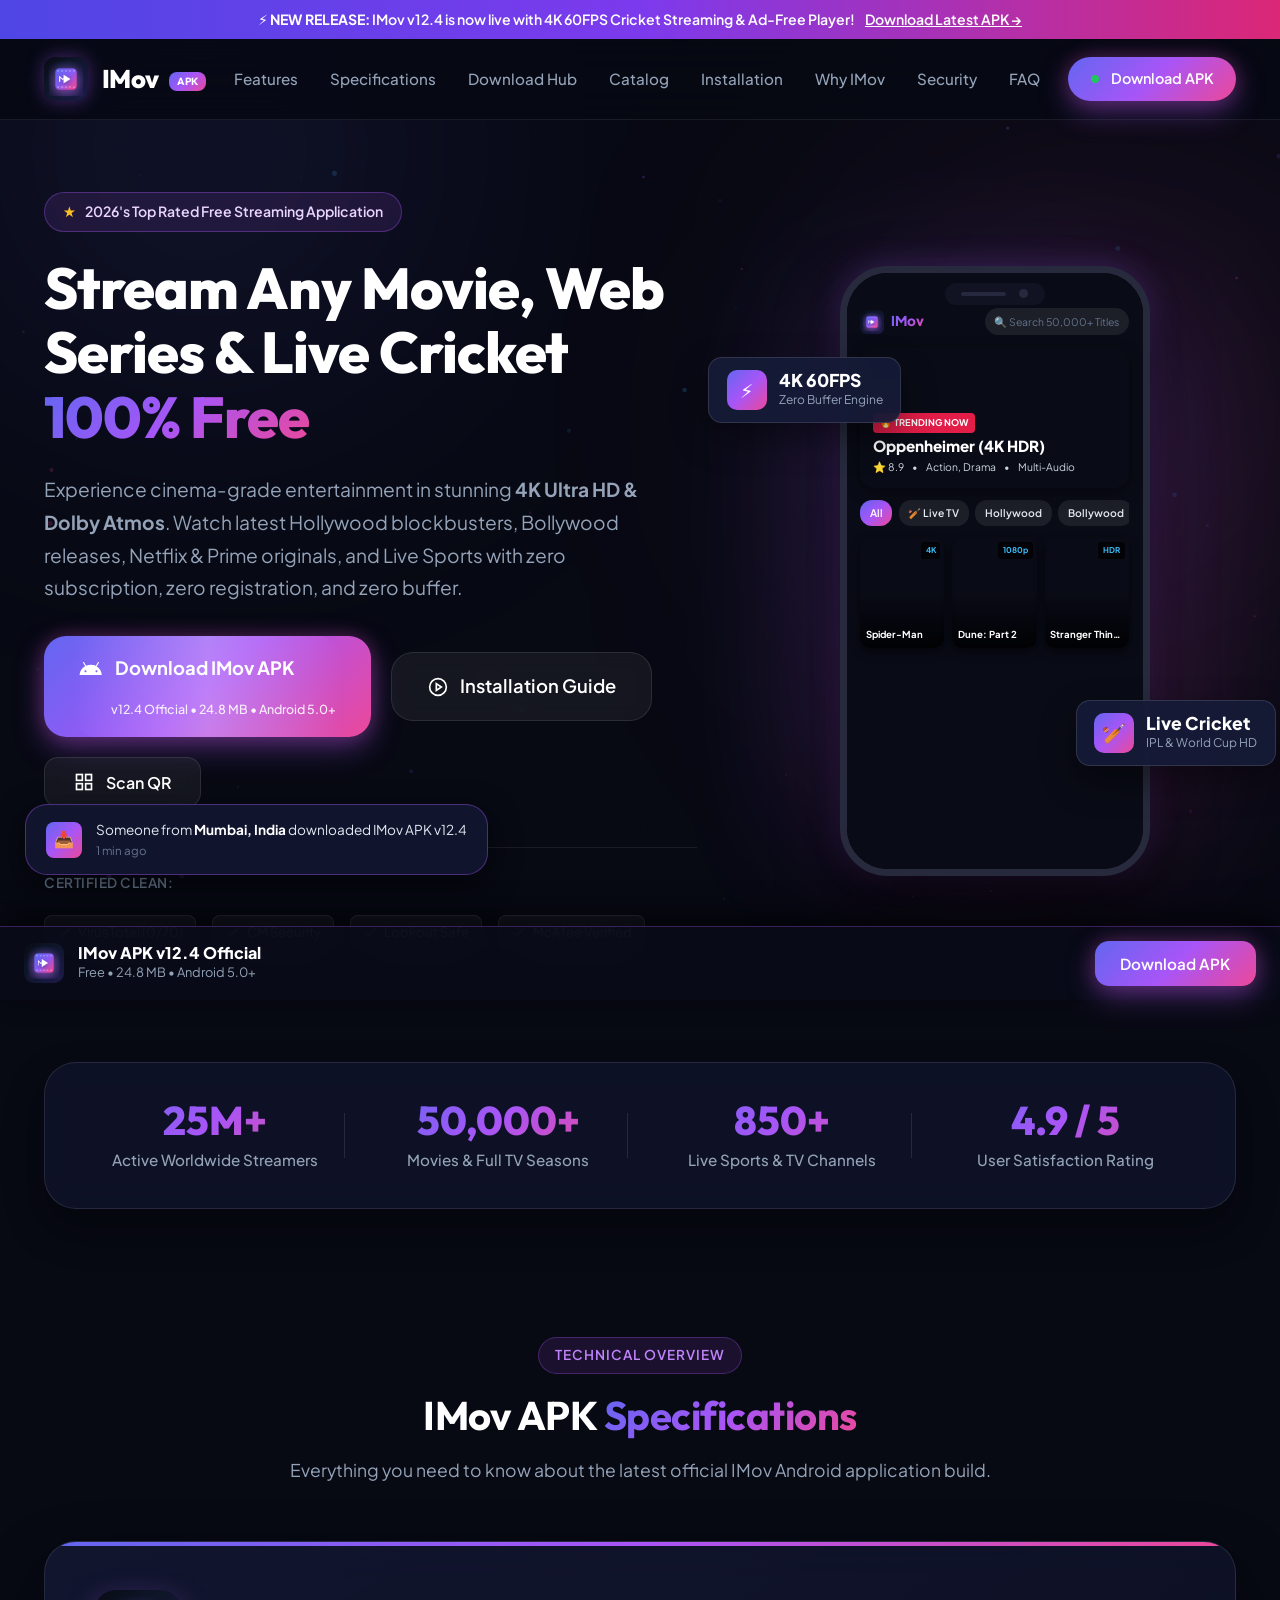
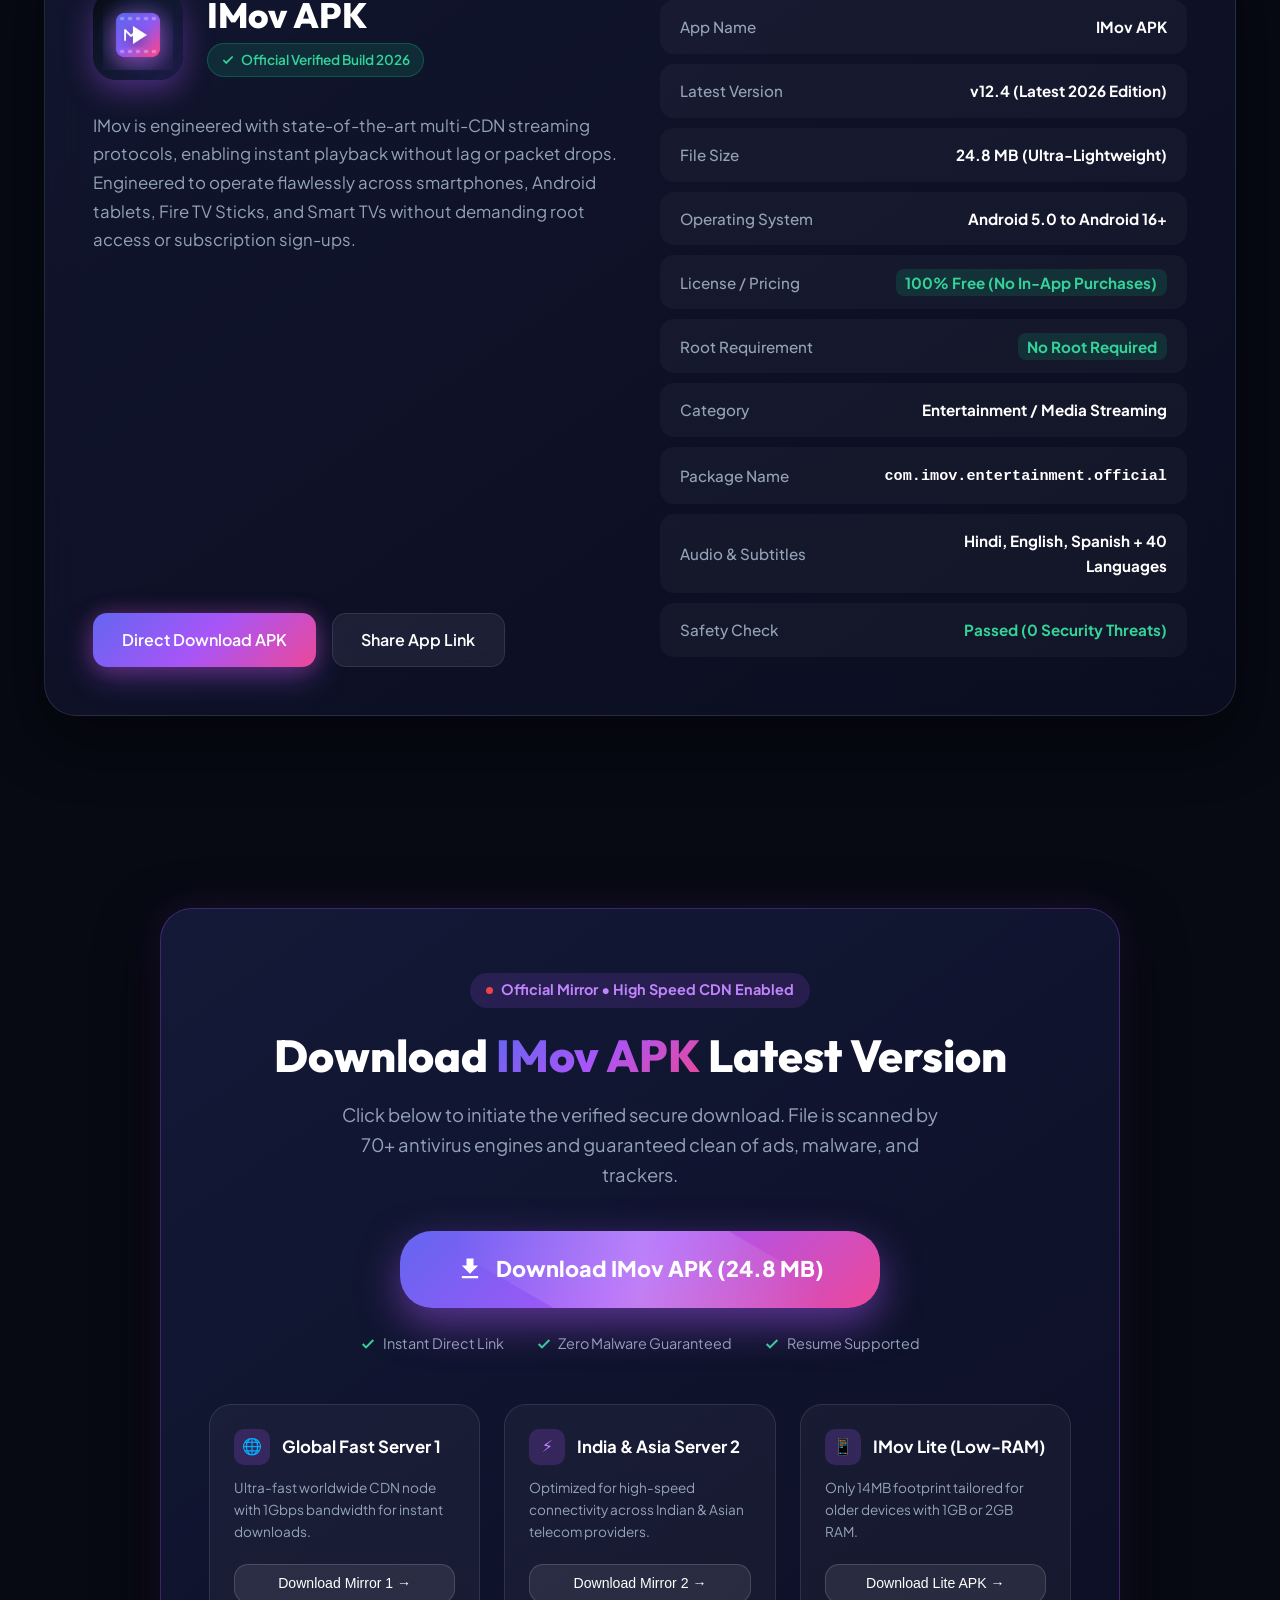
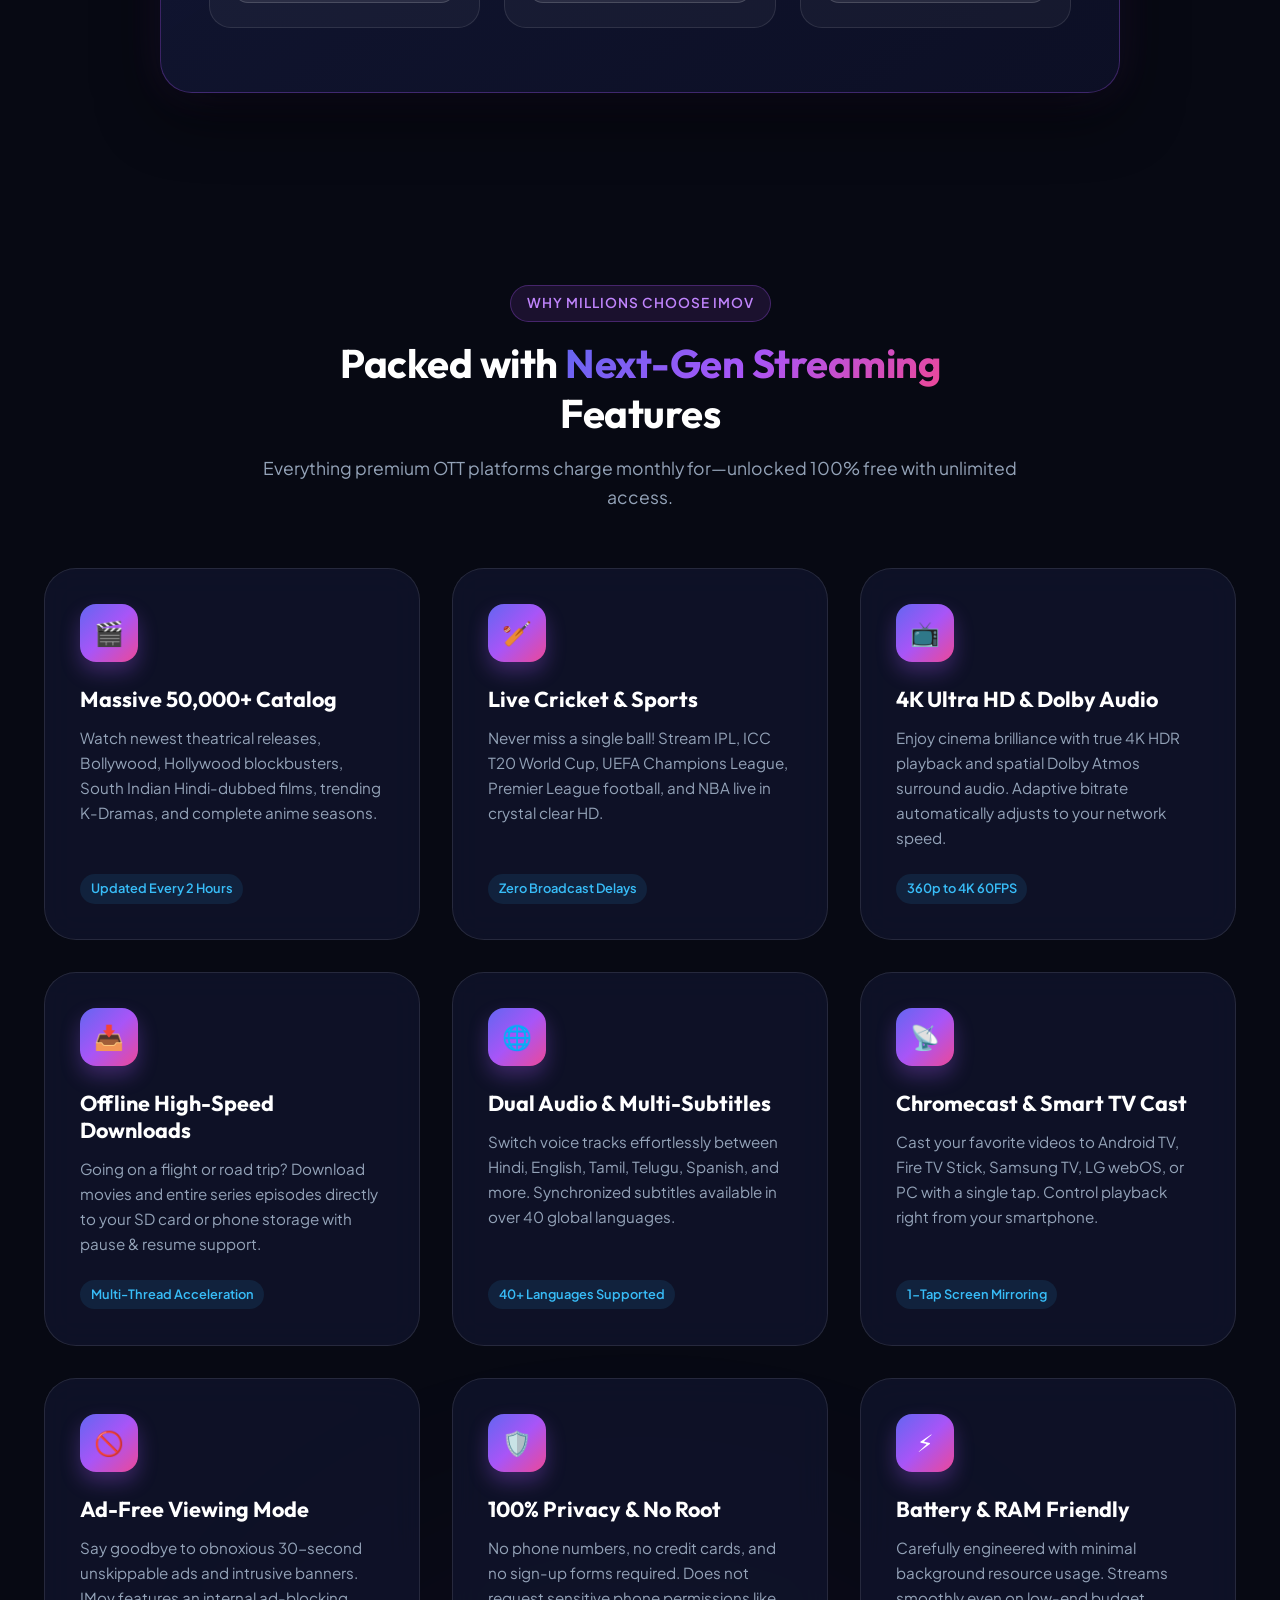
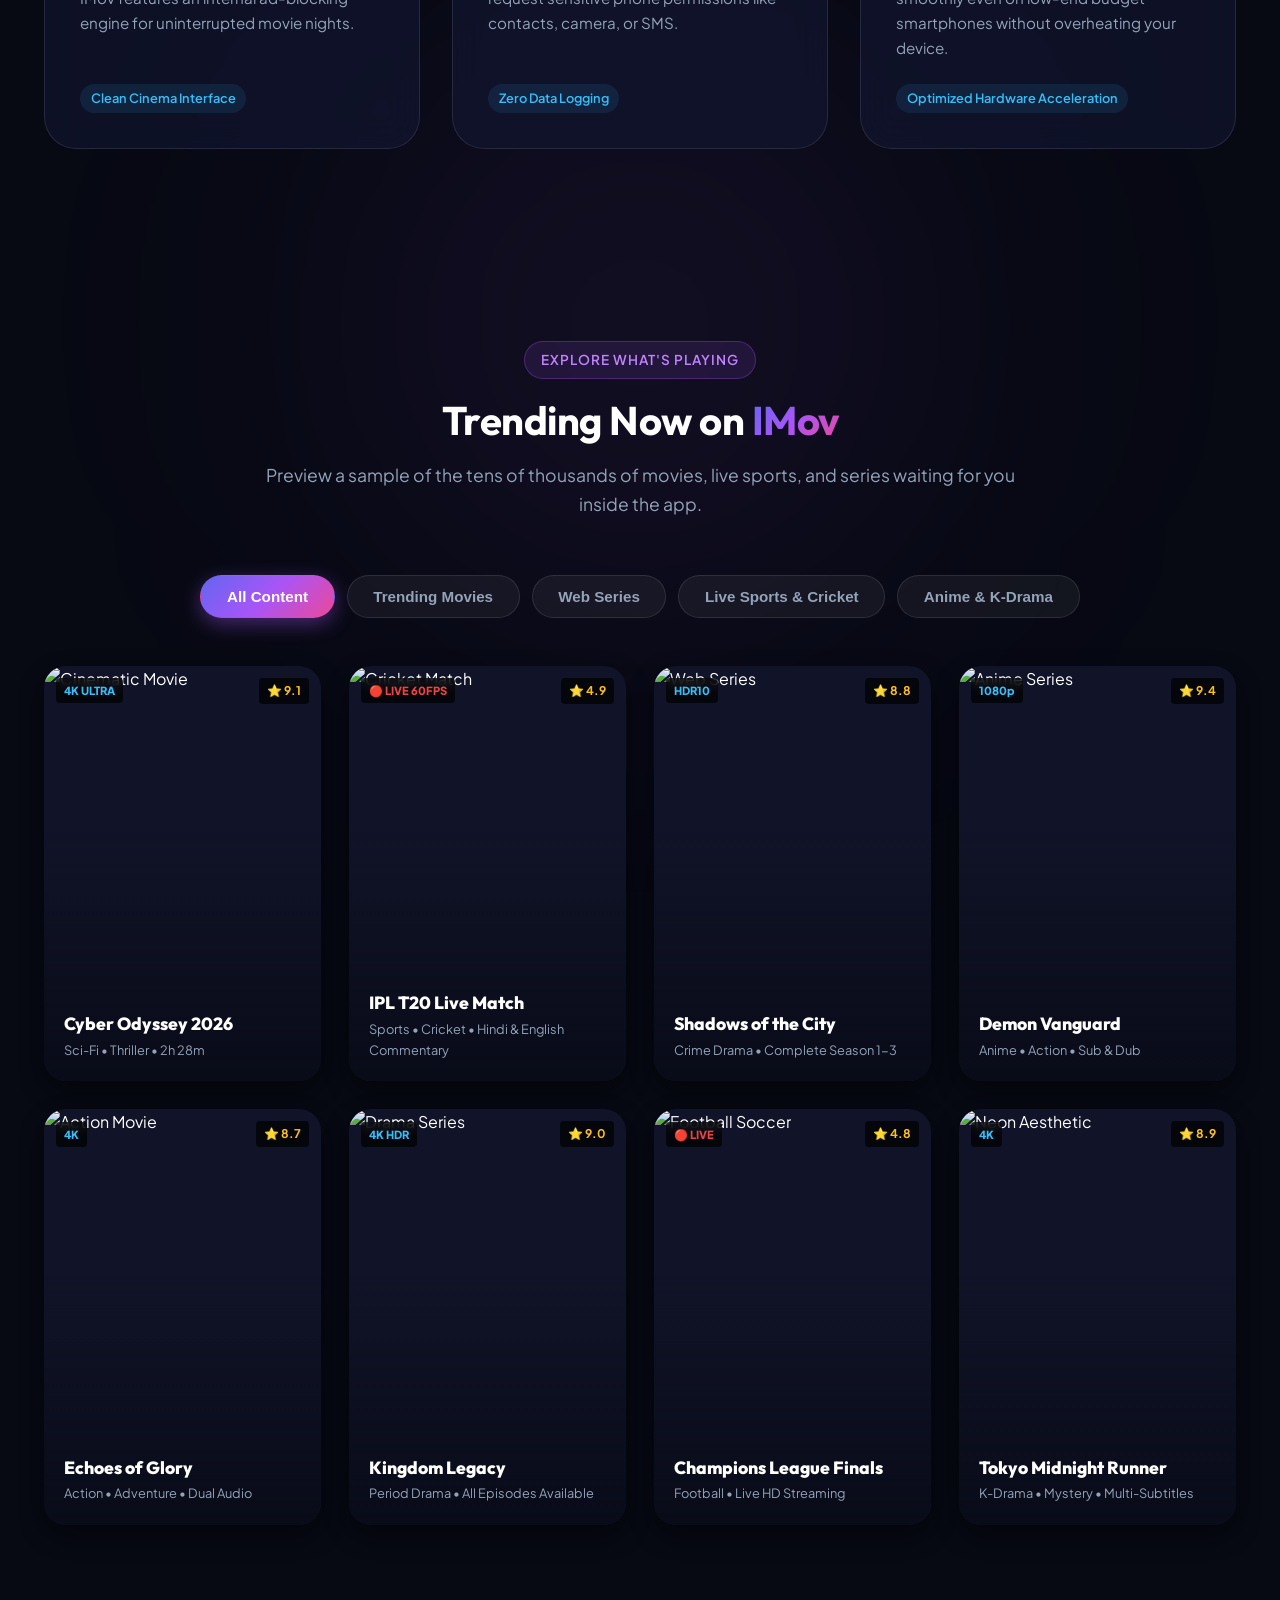
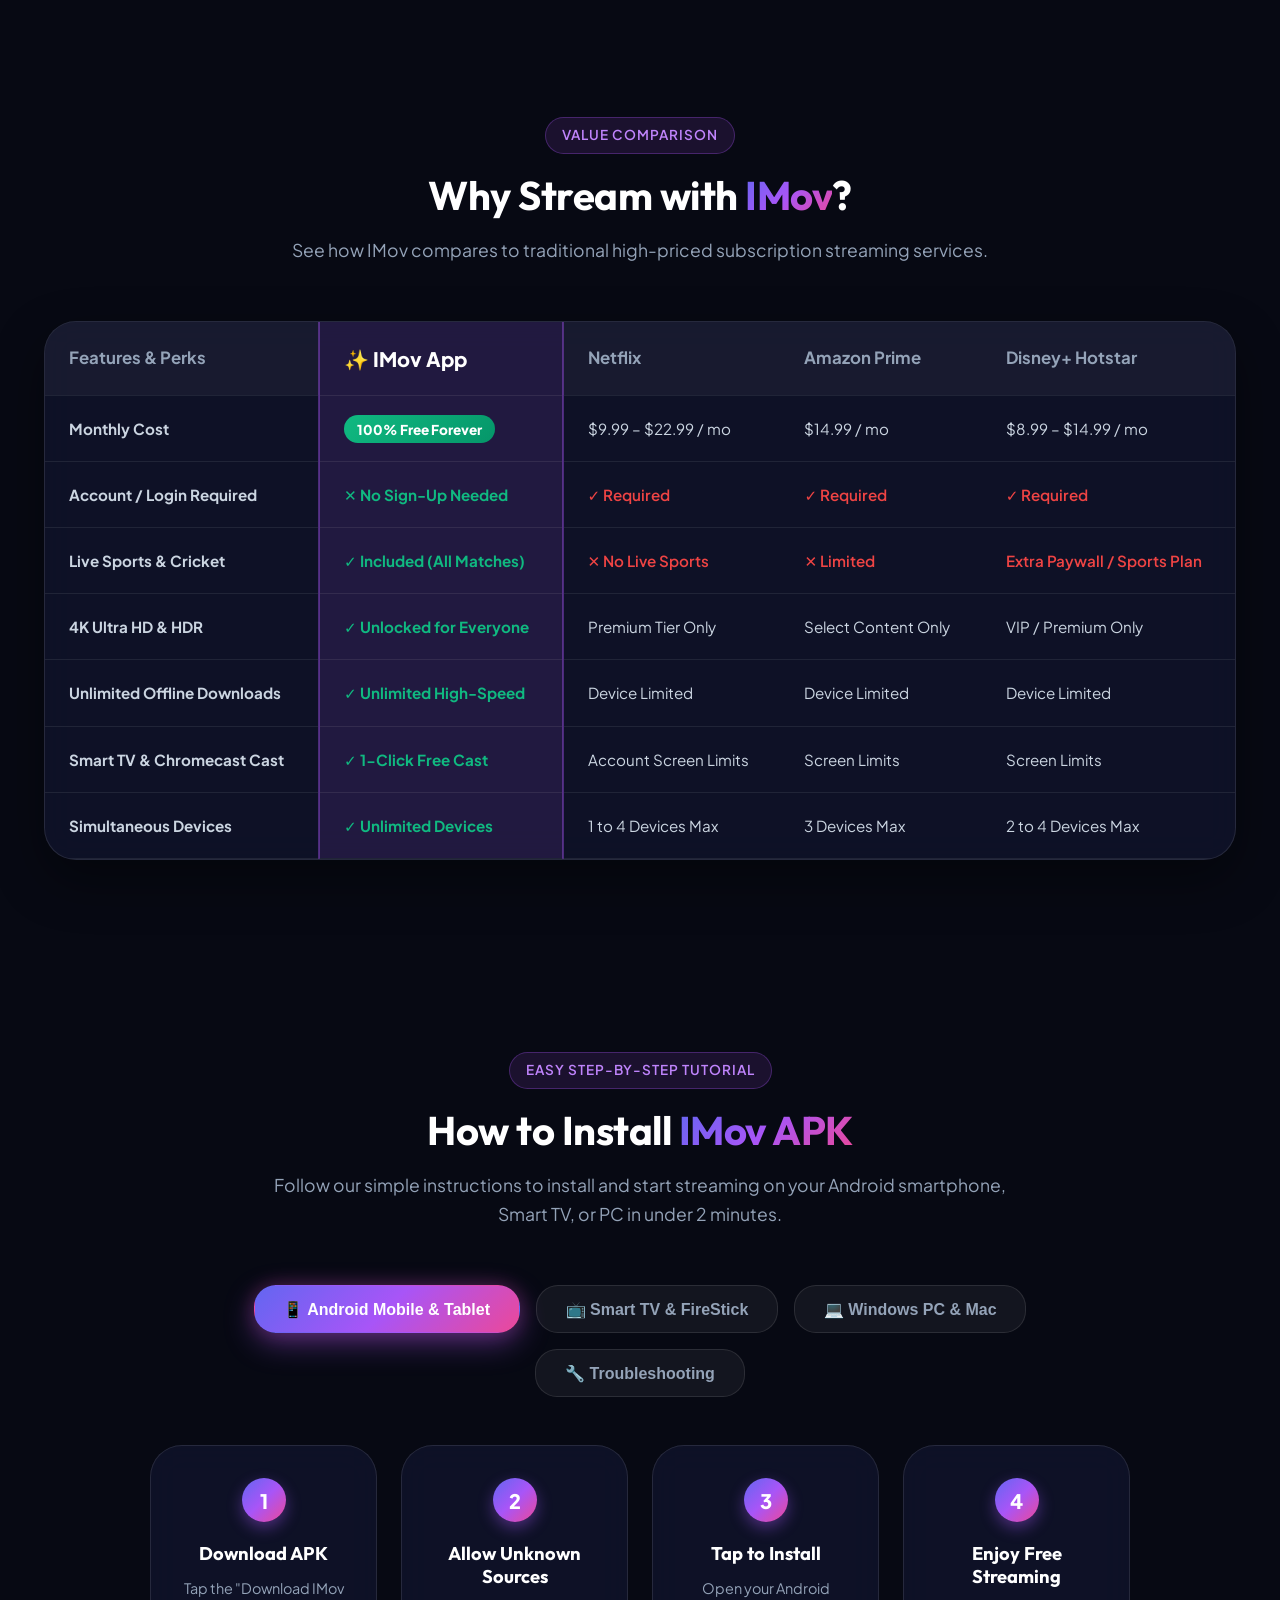
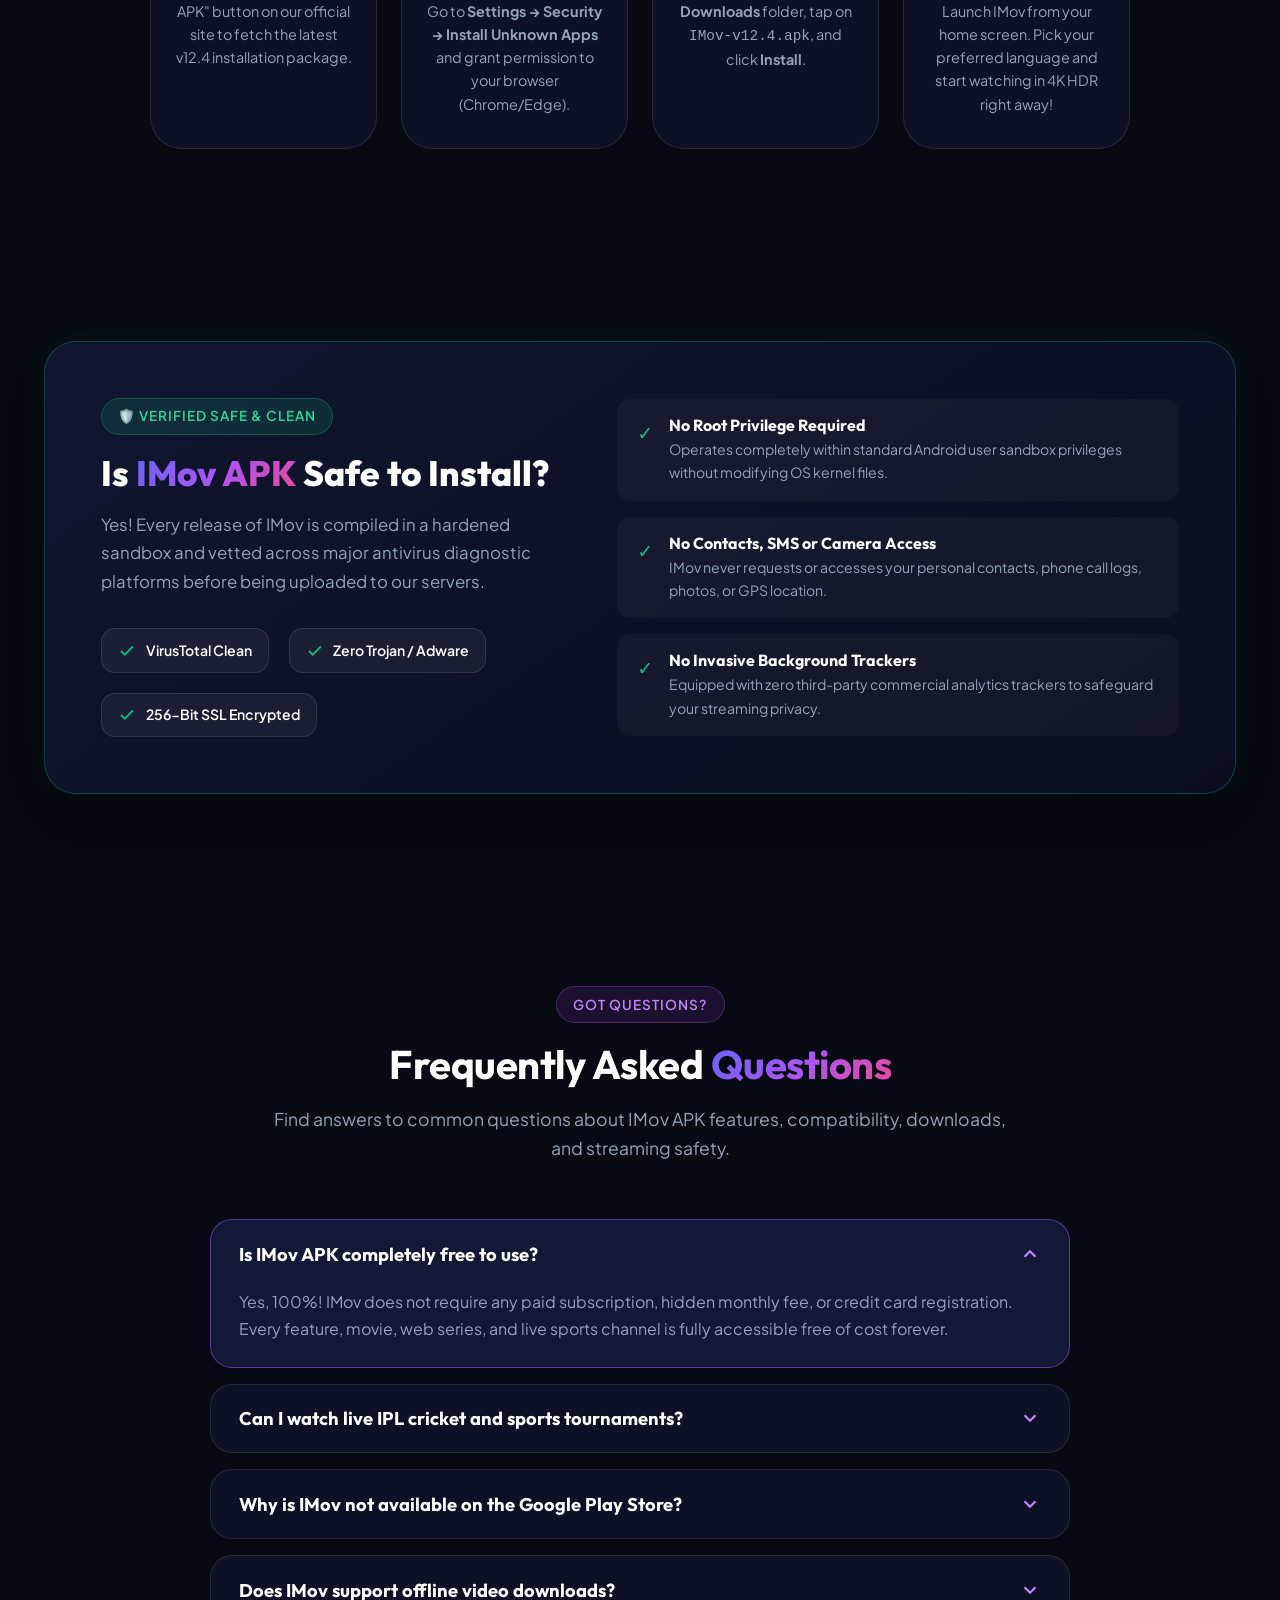
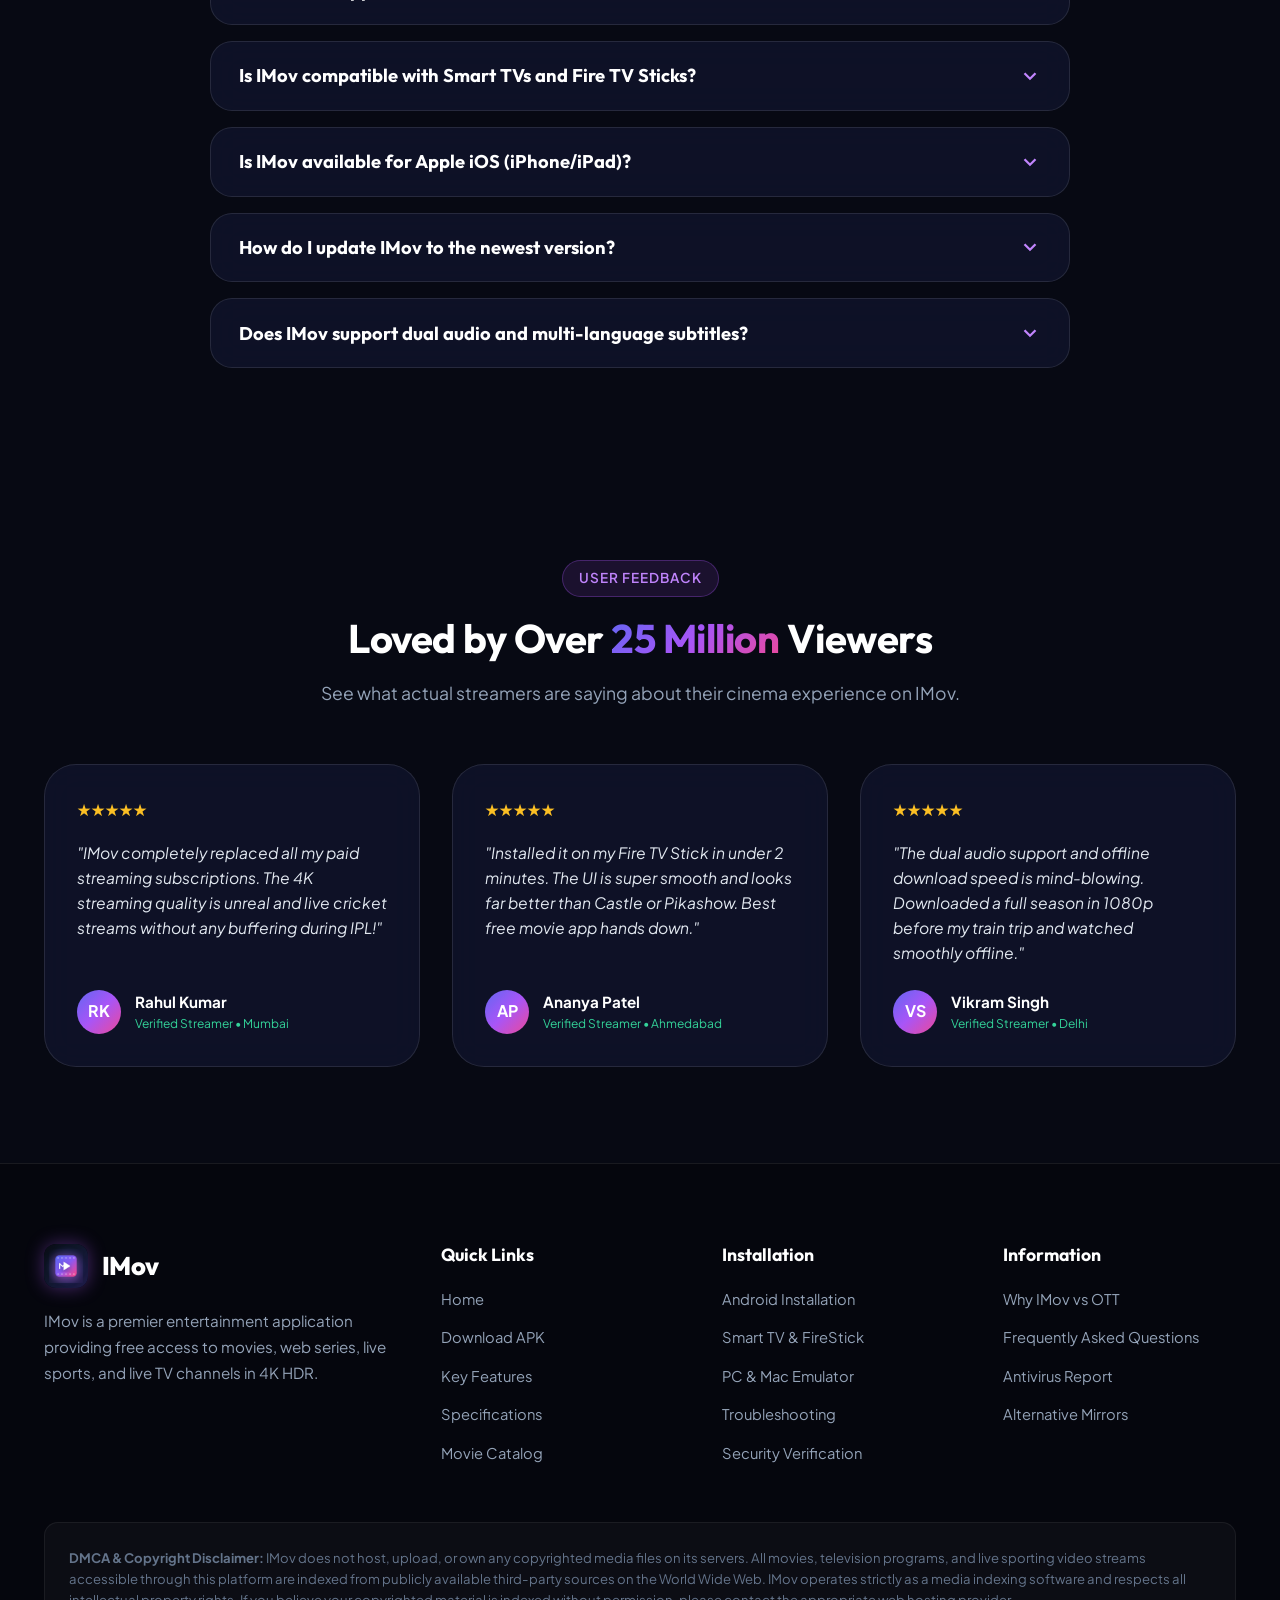
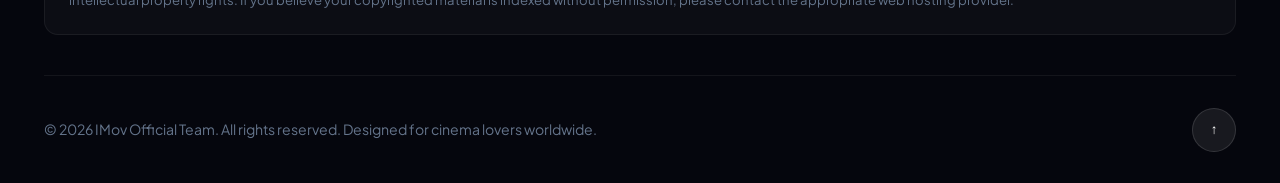
==== index.html @ 10bab381 "Website completed" ====
<!DOCTYPE html>
<html lang="en">
<head>
  <meta charset="UTF-8">
  <meta http-equiv="X-UA-Compatible" content="IE=edge">
  <meta name="viewport" content="width=device-width, initial-scale=1.0">
  
  <title>IMov APK Download (Official Latest v12.4) For Android 2026 - Free Movies & Live Cricket</title>
  <meta name="description" content="Download IMov APK latest version 12.4 for Android. Watch unlimited free movies, web series, live cricket, and TV shows in 4K Ultra HD. 100% safe, no subscription required.">
  <meta name="keywords" content="IMov APK, IMov App Download, IMov latest version, free movie app, watch live cricket free, web series APK, Castle APK alternative, Pikashow alternative, free movies 2026">
  <meta name="robots" content="index, follow, max-image-preview:large">
  
  <!-- Open Graph / Facebook -->
  <meta property="og:type" content="website">
  <meta property="og:url" content="https://imov.app/">
  <meta property="og:title" content="IMov APK Download (Latest Version) For Android - Free Movies & Live TV">
  <meta property="og:description" content="Stream 50,000+ movies, web series & live sports in 4K HDR without any subscription. Download IMov APK v12.4 now!">
  <meta property="og:image" content="assets/images/imov-icon.png">

  <!-- Twitter Card -->
  <meta name="twitter:card" content="summary_large_image">
  <meta name="twitter:title" content="IMov APK Download Official (v12.4) - Free Streaming">
  <meta name="twitter:description" content="Watch movies, live cricket and OTT series for free in 4K Ultra HD. No ads, 100% free download.">
  <meta name="twitter:image" content="assets/images/imov-icon.png">

  <!-- Favicon -->
  <link rel="icon" type="image/png" href="assets/images/favicon.png">
  <link rel="apple-touch-icon" href="assets/images/imov-icon.png">
  <meta name="theme-color" content="#070913">

  <!-- Google Fonts: Plus Jakarta Sans & Outfit -->
  <link rel="preconnect" href="https://fonts.googleapis.com">
  <link rel="preconnect" href="https://fonts.gstatic.com" crossorigin>
  <link href="https://fonts.googleapis.com/css2?family=Outfit:wght@400;500;600;700;800&family=Plus+Jakarta+Sans:wght@300;400;500;600;700;800&display=swap" rel="stylesheet">

  <!-- Stylesheets -->
  <link rel="stylesheet" href="assets/css/style.css">
  <link rel="stylesheet" href="assets/css/animations.css">

  <!-- SoftwareApplication JSON-LD Schema -->
  <script type="application/ld+json">
  {
    "@context": "https://schema.org",
    "@type": "SoftwareApplication",
    "name": "IMov APK",
    "operatingSystem": "Android 5.0 and above",
    "applicationCategory": "EntertainmentApplication",
    "offers": {
      "@type": "Offer",
      "price": "0.00",
      "priceCurrency": "USD"
    },
    "downloadUrl": "https://imov.app/downloads/imov-v12.4-official.apk",
    "softwareVersion": "v12.4",
    "fileSize": "24.8MB",
    "aggregateRating": {
      "@type": "AggregateRating",
      "ratingValue": "4.9",
      "reviewCount": "1250000"
    },
    "description": "IMov is the premier free entertainment streaming application offering cinema movies, trending web series, live sports, and cricket in 4K Ultra HD with multi-language audio."
  }
  </script>
</head>

<body>
  <!-- Ambient Dynamic Starfield Canvas -->
  <canvas id="ambient-canvas"></canvas>

  <!-- Ambient Glow Blobs -->
  <div class="ambient-glow glow-top-left"></div>
  <div class="ambient-glow glow-top-right"></div>
  <div class="ambient-glow glow-center"></div>

  <!-- Announcement Bar -->
  <aside class="announcement-bar" role="region" aria-label="Announcement">
    <span>⚡ <strong>NEW RELEASE:</strong> IMov v12.4 is now live with 4K 60FPS Cricket Streaming &amp; Ad-Free Player!</span>
    <a href="#download" class="trigger-download" data-version="v12.4 Official">Download Latest APK &rarr;</a>
  </aside>

  <!-- Header & Navigation -->
  <header class="site-header">
    <div class="container">
      <nav class="navbar" aria-label="Main Navigation">
        <a href="#" class="nav-brand" aria-label="IMov Home">
          <img src="assets/images/imov-icon.png" alt="IMov App Logo" class="nav-logo-img">
          <span class="nav-brand-text">IMov <span class="nav-brand-badge">APK</span></span>
        </a>

        <!-- Desktop Navigation Links -->
        <ul class="nav-links" id="navbar-links">
          <li><a href="#features">Features</a></li>
          <li><a href="#specs">Specifications</a></li>
          <li><a href="#download">Download Hub</a></li>
          <li><a href="#catalog">Catalog</a></li>
          <li><a href="#how-to-install">Installation</a></li>
          <li><a href="#compare">Why IMov</a></li>
          <li><a href="#safety">Security</a></li>
          <li><a href="#faq">FAQ</a></li>
        </ul>

        <!-- Quick CTA -->
        <div class="nav-cta">
          <a href="#download" class="btn btn-primary nav-btn-download trigger-download" data-version="v12.4 Official">
            <span class="pulsing-dot"></span>
            <span>Download APK</span>
          </a>
        </div>

        <!-- Mobile Toggle Button -->
        <button class="mobile-toggle" id="mobile-menu-toggle" aria-label="Toggle navigation menu" aria-expanded="false">
          <span class="hamburger-box">
            <span class="hamburger-line"></span>
            <span class="hamburger-line"></span>
            <span class="hamburger-line"></span>
          </span>
        </button>
      </nav>
    </div>
  </header>

  <main>
    <!-- =======================================================================
         Hero Section
         ======================================================================= -->
    <section class="hero-section" id="hero">
      <div class="container">
        <div class="hero-grid">
          <!-- Left Column: Compelling Copy & CTA -->
          <div class="hero-content reveal-fade-left">
            <div class="hero-badge-pill">
              <span class="pill-star">★</span>
              <span>2026's Top Rated Free Streaming Application</span>
            </div>

            <h1 class="hero-title">
              Stream Any Movie, Web Series &amp; Live Cricket <span class="text-gradient">100% Free</span>
            </h1>

            <p class="hero-desc">
              Experience cinema-grade entertainment in stunning <strong>4K Ultra HD &amp; Dolby Atmos</strong>. Watch latest Hollywood blockbusters, Bollywood releases, Netflix &amp; Prime originals, and Live Sports with zero subscription, zero registration, and zero buffer.
            </p>

            <div class="hero-actions">
              <!-- Primary APK Download Button -->
              <a href="#download" class="btn btn-primary btn-apk-main btn-shimmer trigger-download" data-version="v12.4 Official">
                <span class="btn-label">
                  <svg class="btn-icon" viewBox="0 0 24 24" fill="currentColor">
                    <path d="M17.523 15.3414c-.5511 0-.9993-.4486-.9993-.9997s.4482-.9993.9993-.9993c.551 0 .9993.4482.9993.9993.0001.5511-.4483.9997-.9993.9997m-11.046 0c-.5511 0-.9993-.4486-.9993-.9997s.4482-.9993.9993-.9993c.5511 0 .9993.4482.9993.9993 0 .5511-.4482.9997-.9993.9997m11.4045-6.02l1.996-3.4572c.156-.2701.0633-.6159-.2069-.7719-.2698-.1561-.6155-.0633-.7715.2069l-2.0243 3.5061c-1.468-.6709-3.1118-1.0504-4.8748-1.0504s-3.4068.3795-4.8748 1.0504l-2.0243-3.5061c-.156-.2702-.5018-.363-.7715-.2069-.2702.156-.3629.5018-.2069.7719l1.996 3.4572c-3.1499 1.7042-5.3082 4.9082-5.5564 8.7188h22.2505c-.2482-3.8106-2.4065-7.0146-5.5564-8.7188"/>
                  </svg>
                  <span>Download IMov APK</span>
                </span>
                <span class="btn-meta">v12.4 Official • 24.8 MB • Android 5.0+</span>
              </a>

              <!-- Secondary Installation Guide Button -->
              <a href="#how-to-install" class="btn btn-secondary btn-large">
                <svg width="20" height="20" viewBox="0 0 24 24" fill="none" stroke="currentColor" stroke-width="2">
                  <circle cx="12" cy="12" r="10"></circle>
                  <polygon points="10 8 16 12 10 16 10 8"></polygon>
                </svg>
                <span>Installation Guide</span>
              </a>

              <!-- Scan QR Code Button -->
              <button class="btn btn-secondary trigger-qr-modal" title="Scan QR Code to Download on Phone" aria-label="Scan QR Code to Download on Phone">
                <svg width="20" height="20" viewBox="0 0 24 24" fill="none" stroke="currentColor" stroke-width="2">
                  <rect x="3" y="3" width="7" height="7"></rect>
                  <rect x="14" y="3" width="7" height="7"></rect>
                  <rect x="14" y="14" width="7" height="7"></rect>
                  <rect x="3" y="14" width="7" height="7"></rect>
                  <path d="M7 17h.01"></path>
                  <path d="M17 17h.01"></path>
                  <path d="M7 7h.01"></path>
                  <path d="M17 7h.01"></path>
                </svg>
                <span>Scan QR</span>
              </button>
            </div>

            <!-- Security Badges -->
            <div class="security-strip">
              <span class="security-label">Certified Clean:</span>
              <div class="security-badges">
                <span class="trust-badge">
                  <svg width="15" height="15" viewBox="0 0 24 24" fill="none" stroke="currentColor" stroke-width="3">
                    <polyline points="20 6 9 17 4 12"></polyline>
                  </svg>
                  VirusTotal (0/70)
                </span>
                <span class="trust-badge">
                  <svg width="15" height="15" viewBox="0 0 24 24" fill="none" stroke="currentColor" stroke-width="3">
                    <polyline points="20 6 9 17 4 12"></polyline>
                  </svg>
                  CM Security
                </span>
                <span class="trust-badge">
                  <svg width="15" height="15" viewBox="0 0 24 24" fill="none" stroke="currentColor" stroke-width="3">
                    <polyline points="20 6 9 17 4 12"></polyline>
                  </svg>
                  Lookout Safe
                </span>
                <span class="trust-badge">
                  <svg width="15" height="15" viewBox="0 0 24 24" fill="none" stroke="currentColor" stroke-width="3">
                    <polyline points="20 6 9 17 4 12"></polyline>
                  </svg>
                  McAfee Verified
                </span>
              </div>
            </div>
          </div>

          <!-- Right Column: Interactive 3D App Preview Mockup -->
          <div class="hero-mockup-wrap reveal-fade-right">
            <div class="mockup-glow-back"></div>

            <!-- Floating Stat 1 -->
            <div class="floating-stat-card float-card-1">
              <div class="float-icon-box">⚡</div>
              <div>
                <div class="float-stat-num">4K 60FPS</div>
                <div class="float-stat-label">Zero Buffer Engine</div>
              </div>
            </div>

            <!-- Floating Stat 2 -->
            <div class="floating-stat-card float-card-2">
              <div class="float-icon-box">🏏</div>
              <div>
                <div class="float-stat-num">Live Cricket</div>
                <div class="float-stat-label">IPL &amp; World Cup HD</div>
              </div>
            </div>

            <!-- Smartphone Device Frame -->
            <div class="phone-device">
              <div class="phone-notch">
                <div class="phone-speaker"></div>
                <div class="phone-camera"></div>
              </div>

              <!-- Phone Screen Content -->
              <div class="phone-screen">
                <!-- Mini Header -->
                <div class="app-screen-nav">
                  <div class="app-nav-left">
                    <img src="assets/images/imov-icon.png" alt="IMov Mini" class="app-screen-logo">
                    <span class="app-screen-title">IMov</span>
                  </div>
                  <div class="app-screen-search">🔍 Search 50,000+ Titles</div>
                </div>

                <!-- Featured Hero Banner inside Phone -->
                <div class="app-screen-banner">
                  <span class="app-banner-tag">🔥 Trending Now</span>
                  <div class="app-banner-title">Oppenheimer (4K HDR)</div>
                  <div class="app-banner-meta">
                    <span>⭐ 8.9</span> • <span>Action, Drama</span> • <span>Multi-Audio</span>
                  </div>
                </div>

                <!-- Chips Row -->
                <div class="app-chip-row">
                  <span class="app-chip active">All</span>
                  <span class="app-chip">🏏 Live TV</span>
                  <span class="app-chip">Hollywood</span>
                  <span class="app-chip">Bollywood</span>
                  <span class="app-chip">Series</span>
                </div>

                <!-- Mini Grid -->
                <div class="app-screen-grid">
                  <div class="app-poster-card poster-1">
                    <span class="poster-quality">4K</span>
                    <span class="poster-title">Spider-Man</span>
                  </div>
                  <div class="app-poster-card poster-2">
                    <span class="poster-quality">1080p</span>
                    <span class="poster-title">Dune: Part 2</span>
                  </div>
                  <div class="app-poster-card poster-3">
                    <span class="poster-quality">HDR</span>
                    <span class="poster-title">Stranger Things</span>
                  </div>
                </div>
              </div>
            </div>
          </div>
        </div>
      </div>
    </section>

    <!-- =======================================================================
         Stats Counter Section
         ======================================================================= -->
    <section class="stats-section">
      <div class="container">
        <div class="stats-card-grid reveal-fade-up">
          <div class="stat-item">
            <div class="stat-number">25M+</div>
            <div class="stat-desc">Active Worldwide Streamers</div>
          </div>
          <div class="stat-item">
            <div class="stat-number">50,000+</div>
            <div class="stat-desc">Movies &amp; Full TV Seasons</div>
          </div>
          <div class="stat-item">
            <div class="stat-number">850+</div>
            <div class="stat-desc">Live Sports &amp; TV Channels</div>
          </div>
          <div class="stat-item">
            <div class="stat-number">4.9 / 5</div>
            <div class="stat-desc">User Satisfaction Rating</div>
          </div>
        </div>
      </div>
    </section>

    <!-- =======================================================================
         App Technical Specifications Table
         ======================================================================= -->
    <section class="specs-section" id="specs">
      <div class="container">
        <div class="section-header reveal-fade-up">
          <span class="section-tag">Technical Overview</span>
          <h2 class="section-title">IMov APK <span class="text-gradient">Specifications</span></h2>
          <p class="section-subtitle">
            Everything you need to know about the latest official IMov Android application build.
          </p>
        </div>

        <div class="specs-card-wrap reveal-fade-up">
          <!-- Left Details -->
          <div class="specs-left-header">
            <div>
              <div class="specs-app-identity">
                <img src="assets/images/imov-icon.png" alt="IMov APK" class="specs-app-icon">
                <div>
                  <h3 class="specs-app-name">IMov APK</h3>
                  <span class="specs-badge-verified">
                    <svg width="14" height="14" viewBox="0 0 24 24" fill="none" stroke="currentColor" stroke-width="3">
                      <polyline points="20 6 9 17 4 12"></polyline>
                    </svg>
                    Official Verified Build 2026
                  </span>
                </div>
              </div>

              <p class="specs-intro-text">
                IMov is engineered with state-of-the-art multi-CDN streaming protocols, enabling instant playback without lag or packet drops. Engineered to operate flawlessly across smartphones, Android tablets, Fire TV Sticks, and Smart TVs without demanding root access or subscription sign-ups.
              </p>
            </div>

            <div style="display: flex; gap: 1rem; flex-wrap: wrap;">
              <a href="#download" class="btn btn-primary trigger-download" data-version="v12.4 Official">
                <span>Direct Download APK</span>
              </a>
              <button class="btn btn-secondary" id="copy-download-link-btn">
                <span>Share App Link</span>
              </button>
            </div>
          </div>

          <!-- Right Table -->
          <div class="specs-table-container">
            <table class="specs-table">
              <tbody>
                <tr>
                  <td>App Name</td>
                  <td><strong>IMov APK</strong></td>
                </tr>
                <tr>
                  <td>Latest Version</td>
                  <td><strong>v12.4 (Latest 2026 Edition)</strong></td>
                </tr>
                <tr>
                  <td>File Size</td>
                  <td><strong>24.8 MB (Ultra-Lightweight)</strong></td>
                </tr>
                <tr>
                  <td>Operating System</td>
                  <td><strong>Android 5.0 to Android 16+</strong></td>
                </tr>
                <tr>
                  <td>License / Pricing</td>
                  <td><span class="status-free">100% Free (No In-App Purchases)</span></td>
                </tr>
                <tr>
                  <td>Root Requirement</td>
                  <td><span class="status-free">No Root Required</span></td>
                </tr>
                <tr>
                  <td>Category</td>
                  <td><strong>Entertainment / Media Streaming</strong></td>
                </tr>
                <tr>
                  <td>Package Name</td>
                  <td><code>com.imov.entertainment.official</code></td>
                </tr>
                <tr>
                  <td>Audio &amp; Subtitles</td>
                  <td><strong>Hindi, English, Spanish + 40 Languages</strong></td>
                </tr>
                <tr>
                  <td>Safety Check</td>
                  <td><strong style="color: #34d399;">Passed (0 Security Threats)</strong></td>
                </tr>
              </tbody>
            </table>
          </div>
        </div>
      </div>
    </section>

    <!-- =======================================================================
         Interactive Download Hub
         ======================================================================= -->
    <section class="download-section" id="download">
      <div class="container">
        <div class="download-hub-card reveal-fade-up">
          <span class="dl-version-tag">
            <span class="live-stream-dot"></span>
            Official Mirror • High Speed CDN Enabled
          </span>

          <h2 class="dl-main-title">
            Download <span class="text-gradient">IMov APK</span> Latest Version
          </h2>

          <p class="dl-main-subtitle">
            Click below to initiate the verified secure download. File is scanned by 70+ antivirus engines and guaranteed clean of ads, malware, and trackers.
          </p>

          <div class="dl-cta-box">
            <a href="downloads/imov-v12.4-official.apk" class="btn btn-primary btn-download-hero btn-shimmer trigger-download" data-version="v12.4 Official">
              <svg width="28" height="28" viewBox="0 0 24 24" fill="currentColor">
                <path d="M19 9h-4V3H9v6H5l7 7 7-7zM5 18v2h14v-2H5z"/>
              </svg>
              <span>Download IMov APK (24.8 MB)</span>
            </a>

            <div class="dl-sub-info">
              <span class="dl-sub-item">
                <svg width="16" height="16" viewBox="0 0 24 24" fill="none" stroke="currentColor" stroke-width="3">
                  <polyline points="20 6 9 17 4 12"></polyline>
                </svg>
                Instant Direct Link
              </span>
              <span class="dl-sub-item">
                <svg width="16" height="16" viewBox="0 0 24 24" fill="none" stroke="currentColor" stroke-width="3">
                  <polyline points="20 6 9 17 4 12"></polyline>
                </svg>
                Zero Malware Guaranteed
              </span>
              <span class="dl-sub-item">
                <svg width="16" height="16" viewBox="0 0 24 24" fill="none" stroke="currentColor" stroke-width="3">
                  <polyline points="20 6 9 17 4 12"></polyline>
                </svg>
                Resume Supported
              </span>
            </div>
          </div>

          <!-- Alternative Server Mirrors -->
          <div class="mirrors-grid">
            <div class="mirror-card">
              <div>
                <div class="mirror-header">
                  <div class="mirror-icon">🌐</div>
                  <div class="mirror-name">Global Fast Server 1</div>
                </div>
                <p class="mirror-desc">Ultra-fast worldwide CDN node with 1Gbps bandwidth for instant downloads.</p>
              </div>
              <button class="btn-mirror trigger-download" data-version="Server 1 Mirror">Download Mirror 1 &rarr;</button>
            </div>

            <div class="mirror-card">
              <div>
                <div class="mirror-header">
                  <div class="mirror-icon">⚡</div>
                  <div class="mirror-name">India &amp; Asia Server 2</div>
                </div>
                <p class="mirror-desc">Optimized for high-speed connectivity across Indian &amp; Asian telecom providers.</p>
              </div>
              <button class="btn-mirror trigger-download" data-version="Server 2 Mirror">Download Mirror 2 &rarr;</button>
            </div>

            <div class="mirror-card">
              <div>
                <div class="mirror-header">
                  <div class="mirror-icon">📱</div>
                  <div class="mirror-name">IMov Lite (Low-RAM)</div>
                </div>
                <p class="mirror-desc">Only 14MB footprint tailored for older devices with 1GB or 2GB RAM.</p>
              </div>
              <button class="btn-mirror trigger-download" data-version="IMov Lite 14MB">Download Lite APK &rarr;</button>
            </div>
          </div>
        </div>
      </div>
    </section>

    <!-- =======================================================================
         Core Benefits & Features Grid
         ======================================================================= -->
    <section class="features-section" id="features">
      <div class="container">
        <div class="section-header reveal-fade-up">
          <span class="section-tag">Why Millions Choose IMov</span>
          <h2 class="section-title">Packed with <span class="text-gradient">Next-Gen Streaming</span> Features</h2>
          <p class="section-subtitle">
            Everything premium OTT platforms charge monthly for—unlocked 100% free with unlimited access.
          </p>
        </div>

        <div class="features-grid">
          <!-- Feature 1 -->
          <div class="feature-card reveal-fade-up delay-100">
            <div class="feature-icon-wrapper">🎬</div>
            <h3 class="feature-title">Massive 50,000+ Catalog</h3>
            <p class="feature-desc">
              Watch newest theatrical releases, Bollywood, Hollywood blockbusters, South Indian Hindi-dubbed films, trending K-Dramas, and complete anime seasons.
            </p>
            <span class="feature-highlight-pill">Updated Every 2 Hours</span>
          </div>

          <!-- Feature 2 -->
          <div class="feature-card reveal-fade-up delay-200">
            <div class="feature-icon-wrapper">🏏</div>
            <h3 class="feature-title">Live Cricket &amp; Sports</h3>
            <p class="feature-desc">
              Never miss a single ball! Stream IPL, ICC T20 World Cup, UEFA Champions League, Premier League football, and NBA live in crystal clear HD.
            </p>
            <span class="feature-highlight-pill">Zero Broadcast Delays</span>
          </div>

          <!-- Feature 3 -->
          <div class="feature-card reveal-fade-up delay-300">
            <div class="feature-icon-wrapper">📺</div>
            <h3 class="feature-title">4K Ultra HD &amp; Dolby Audio</h3>
            <p class="feature-desc">
              Enjoy cinema brilliance with true 4K HDR playback and spatial Dolby Atmos surround audio. Adaptive bitrate automatically adjusts to your network speed.
            </p>
            <span class="feature-highlight-pill">360p to 4K 60FPS</span>
          </div>

          <!-- Feature 4 -->
          <div class="feature-card reveal-fade-up delay-100">
            <div class="feature-icon-wrapper">📥</div>
            <h3 class="feature-title">Offline High-Speed Downloads</h3>
            <p class="feature-desc">
              Going on a flight or road trip? Download movies and entire series episodes directly to your SD card or phone storage with pause &amp; resume support.
            </p>
            <span class="feature-highlight-pill">Multi-Thread Acceleration</span>
          </div>

          <!-- Feature 5 -->
          <div class="feature-card reveal-fade-up delay-200">
            <div class="feature-icon-wrapper">🌐</div>
            <h3 class="feature-title">Dual Audio &amp; Multi-Subtitles</h3>
            <p class="feature-desc">
              Switch voice tracks effortlessly between Hindi, English, Tamil, Telugu, Spanish, and more. Synchronized subtitles available in over 40 global languages.
            </p>
            <span class="feature-highlight-pill">40+ Languages Supported</span>
          </div>

          <!-- Feature 6 -->
          <div class="feature-card reveal-fade-up delay-300">
            <div class="feature-icon-wrapper">📡</div>
            <h3 class="feature-title">Chromecast &amp; Smart TV Cast</h3>
            <p class="feature-desc">
              Cast your favorite videos to Android TV, Fire TV Stick, Samsung TV, LG webOS, or PC with a single tap. Control playback right from your smartphone.
            </p>
            <span class="feature-highlight-pill">1-Tap Screen Mirroring</span>
          </div>

          <!-- Feature 7 -->
          <div class="feature-card reveal-fade-up delay-100">
            <div class="feature-icon-wrapper">🚫</div>
            <h3 class="feature-title">Ad-Free Viewing Mode</h3>
            <p class="feature-desc">
              Say goodbye to obnoxious 30-second unskippable ads and intrusive banners. IMov features an internal ad-blocking engine for uninterrupted movie nights.
            </p>
            <span class="feature-highlight-pill">Clean Cinema Interface</span>
          </div>

          <!-- Feature 8 -->
          <div class="feature-card reveal-fade-up delay-200">
            <div class="feature-icon-wrapper">🛡️</div>
            <h3 class="feature-title">100% Privacy &amp; No Root</h3>
            <p class="feature-desc">
              No phone numbers, no credit cards, and no sign-up forms required. Does not request sensitive phone permissions like contacts, camera, or SMS.
            </p>
            <span class="feature-highlight-pill">Zero Data Logging</span>
          </div>

          <!-- Feature 9 -->
          <div class="feature-card reveal-fade-up delay-300">
            <div class="feature-icon-wrapper">⚡</div>
            <h3 class="feature-title">Battery &amp; RAM Friendly</h3>
            <p class="feature-desc">
              Carefully engineered with minimal background resource usage. Streams smoothly even on low-end budget smartphones without overheating your device.
            </p>
            <span class="feature-highlight-pill">Optimized Hardware Acceleration</span>
          </div>
        </div>
      </div>
    </section>

    <!-- =======================================================================
         Live Content Catalog Preview
         ======================================================================= -->
    <section class="catalog-section" id="catalog">
      <div class="container">
        <div class="section-header reveal-fade-up">
          <span class="section-tag">Explore What's Playing</span>
          <h2 class="section-title">Trending Now on <span class="text-gradient">IMov</span></h2>
          <p class="section-subtitle">
            Preview a sample of the tens of thousands of movies, live sports, and series waiting for you inside the app.
          </p>
        </div>

        <!-- Filter Tabs -->
        <div class="catalog-tabs-nav reveal-fade-up">
          <button class="tab-btn catalog-tab-btn active" data-filter="all">All Content</button>
          <button class="tab-btn catalog-tab-btn" data-filter="movies">Trending Movies</button>
          <button class="tab-btn catalog-tab-btn" data-filter="series">Web Series</button>
          <button class="tab-btn catalog-tab-btn" data-filter="sports">Live Sports &amp; Cricket</button>
          <button class="tab-btn catalog-tab-btn" data-filter="anime">Anime &amp; K-Drama</button>
        </div>

        <!-- Catalog Cards Grid -->
        <div class="catalog-cards-grid reveal-fade-up">
          <!-- Card 1 -->
          <div class="movie-poster-card trigger-download" data-category="movies">
            <img src="https://images.unsplash.com/photo-1536440136628-849c177e76a1?w=600&auto=format&fit=crop&q=80" alt="Cinematic Movie" class="poster-img" loading="lazy">
            <div class="poster-badge-wrap">
              <span class="badge-res">4K ULTRA</span>
              <span class="badge-rating">⭐ 9.1</span>
            </div>
            <div class="poster-play-btn">▶</div>
            <div class="poster-overlay">
              <h4 class="poster-title-text">Cyber Odyssey 2026</h4>
              <p class="poster-meta-text">Sci-Fi • Thriller • 2h 28m</p>
            </div>
          </div>

          <!-- Card 2 -->
          <div class="movie-poster-card trigger-download" data-category="sports">
            <img src="https://images.unsplash.com/photo-1531415074968-036ba1b575da?w=600&auto=format&fit=crop&q=80" alt="Cricket Match" class="poster-img" loading="lazy">
            <div class="poster-badge-wrap">
              <span class="badge-res" style="color: #ef4444;">🔴 LIVE 60FPS</span>
              <span class="badge-rating">⭐ 4.9</span>
            </div>
            <div class="poster-play-btn">▶</div>
            <div class="poster-overlay">
              <h4 class="poster-title-text">IPL T20 Live Match</h4>
              <p class="poster-meta-text">Sports • Cricket • Hindi &amp; English Commentary</p>
            </div>
          </div>

          <!-- Card 3 -->
          <div class="movie-poster-card trigger-download" data-category="series">
            <img src="https://images.unsplash.com/photo-1518709268805-4e9042af9f23?w=600&auto=format&fit=crop&q=80" alt="Web Series" class="poster-img" loading="lazy">
            <div class="poster-badge-wrap">
              <span class="badge-res">HDR10</span>
              <span class="badge-rating">⭐ 8.8</span>
            </div>
            <div class="poster-play-btn">▶</div>
            <div class="poster-overlay">
              <h4 class="poster-title-text">Shadows of the City</h4>
              <p class="poster-meta-text">Crime Drama • Complete Season 1-3</p>
            </div>
          </div>

          <!-- Card 4 -->
          <div class="movie-poster-card trigger-download" data-category="anime">
            <img src="https://images.unsplash.com/photo-1578632767115-351597cf2477?w=600&auto=format&fit=crop&q=80" alt="Anime Series" class="poster-img" loading="lazy">
            <div class="poster-badge-wrap">
              <span class="badge-res">1080p</span>
              <span class="badge-rating">⭐ 9.4</span>
            </div>
            <div class="poster-play-btn">▶</div>
            <div class="poster-overlay">
              <h4 class="poster-title-text">Demon Vanguard</h4>
              <p class="poster-meta-text">Anime • Action • Sub &amp; Dub</p>
            </div>
          </div>

          <!-- Card 5 -->
          <div class="movie-poster-card trigger-download" data-category="movies">
            <img src="https://images.unsplash.com/photo-1489599849927-2ee91cede3ba?w=600&auto=format&fit=crop&q=80" alt="Action Movie" class="poster-img" loading="lazy">
            <div class="poster-badge-wrap">
              <span class="badge-res">4K</span>
              <span class="badge-rating">⭐ 8.7</span>
            </div>
            <div class="poster-play-btn">▶</div>
            <div class="poster-overlay">
              <h4 class="poster-title-text">Echoes of Glory</h4>
              <p class="poster-meta-text">Action • Adventure • Dual Audio</p>
            </div>
          </div>

          <!-- Card 6 -->
          <div class="movie-poster-card trigger-download" data-category="series">
            <img src="https://images.unsplash.com/photo-1574375927938-d5a98e8ffe85?w=600&auto=format&fit=crop&q=80" alt="Drama Series" class="poster-img" loading="lazy">
            <div class="poster-badge-wrap">
              <span class="badge-res">4K HDR</span>
              <span class="badge-rating">⭐ 9.0</span>
            </div>
            <div class="poster-play-btn">▶</div>
            <div class="poster-overlay">
              <h4 class="poster-title-text">Kingdom Legacy</h4>
              <p class="poster-meta-text">Period Drama • All Episodes Available</p>
            </div>
          </div>

          <!-- Card 7 -->
          <div class="movie-poster-card trigger-download" data-category="sports">
            <img src="https://images.unsplash.com/photo-1508098682722-e99c43a406b2?w=600&auto=format&fit=crop&q=80" alt="Football Soccer" class="poster-img" loading="lazy">
            <div class="poster-badge-wrap">
              <span class="badge-res" style="color: #ef4444;">🔴 LIVE</span>
              <span class="badge-rating">⭐ 4.8</span>
            </div>
            <div class="poster-play-btn">▶</div>
            <div class="poster-overlay">
              <h4 class="poster-title-text">Champions League Finals</h4>
              <p class="poster-meta-text">Football • Live HD Streaming</p>
            </div>
          </div>

          <!-- Card 8 -->
          <div class="movie-poster-card trigger-download" data-category="anime">
            <img src="https://images.unsplash.com/photo-1563089145-599997674d42?w=600&auto=format&fit=crop&q=80" alt="Neon Aesthetic" class="poster-img" loading="lazy">
            <div class="poster-badge-wrap">
              <span class="badge-res">4K</span>
              <span class="badge-rating">⭐ 8.9</span>
            </div>
            <div class="poster-play-btn">▶</div>
            <div class="poster-overlay">
              <h4 class="poster-title-text">Tokyo Midnight Runner</h4>
              <p class="poster-meta-text">K-Drama • Mystery • Multi-Subtitles</p>
            </div>
          </div>
        </div>
      </div>
    </section>

    <!-- =======================================================================
         Comparison Matrix (IMov vs Paid OTT Platforms)
         ======================================================================= -->
    <section class="comparison-section" id="compare">
      <div class="container">
        <div class="section-header reveal-fade-up">
          <span class="section-tag">Value Comparison</span>
          <h2 class="section-title">Why Stream with <span class="text-gradient">IMov</span>?</h2>
          <p class="section-subtitle">
            See how IMov compares to traditional high-priced subscription streaming services.
          </p>
        </div>

        <div class="comparison-table-wrapper reveal-fade-up">
          <table class="comp-table">
            <thead>
              <tr>
                <th>Features &amp; Perks</th>
                <th class="col-imov">✨ IMov App</th>
                <th>Netflix</th>
                <th>Amazon Prime</th>
                <th>Disney+ Hotstar</th>
              </tr>
            </thead>
            <tbody>
              <tr>
                <td><strong>Monthly Cost</strong></td>
                <td class="col-imov"><span class="badge-free-pill">100% Free Forever</span></td>
                <td>$9.99 – $22.99 / mo</td>
                <td>$14.99 / mo</td>
                <td>$8.99 – $14.99 / mo</td>
              </tr>
              <tr>
                <td><strong>Account / Login Required</strong></td>
                <td class="col-imov"><span class="check-yes">✕ No Sign-Up Needed</span></td>
                <td><span class="check-no">✓ Required</span></td>
                <td><span class="check-no">✓ Required</span></td>
                <td><span class="check-no">✓ Required</span></td>
              </tr>
              <tr>
                <td><strong>Live Sports &amp; Cricket</strong></td>
                <td class="col-imov"><span class="check-yes">✓ Included (All Matches)</span></td>
                <td><span class="check-no">✕ No Live Sports</span></td>
                <td><span class="check-no">✕ Limited</span></td>
                <td><span class="check-no">Extra Paywall / Sports Plan</span></td>
              </tr>
              <tr>
                <td><strong>4K Ultra HD &amp; HDR</strong></td>
                <td class="col-imov"><span class="check-yes">✓ Unlocked for Everyone</span></td>
                <td>Premium Tier Only</td>
                <td>Select Content Only</td>
                <td>VIP / Premium Only</td>
              </tr>
              <tr>
                <td><strong>Unlimited Offline Downloads</strong></td>
                <td class="col-imov"><span class="check-yes">✓ Unlimited High-Speed</span></td>
                <td>Device Limited</td>
                <td>Device Limited</td>
                <td>Device Limited</td>
              </tr>
              <tr>
                <td><strong>Smart TV &amp; Chromecast Cast</strong></td>
                <td class="col-imov"><span class="check-yes">✓ 1-Click Free Cast</span></td>
                <td>Account Screen Limits</td>
                <td>Screen Limits</td>
                <td>Screen Limits</td>
              </tr>
              <tr>
                <td><strong>Simultaneous Devices</strong></td>
                <td class="col-imov"><span class="check-yes">✓ Unlimited Devices</span></td>
                <td>1 to 4 Devices Max</td>
                <td>3 Devices Max</td>
                <td>2 to 4 Devices Max</td>
              </tr>
            </tbody>
          </table>
        </div>
      </div>
    </section>

    <!-- =======================================================================
         Step-by-Step Installation Guides (Tabbed Interface)
         ======================================================================= -->
    <section class="install-section" id="how-to-install">
      <div class="container">
        <div class="section-header reveal-fade-up">
          <span class="section-tag">Easy Step-by-Step Tutorial</span>
          <h2 class="section-title">How to Install <span class="text-gradient">IMov APK</span></h2>
          <p class="section-subtitle">
            Follow our simple instructions to install and start streaming on your Android smartphone, Smart TV, or PC in under 2 minutes.
          </p>
        </div>

        <div class="install-tab-container reveal-fade-up">
          <!-- Device Tabs Nav -->
          <div class="install-device-nav">
            <button class="device-tab-btn active" data-target="tab-android">
              <span>📱 Android Mobile &amp; Tablet</span>
            </button>
            <button class="device-tab-btn" data-target="tab-tv">
              <span>📺 Smart TV &amp; FireStick</span>
            </button>
            <button class="device-tab-btn" data-target="tab-pc">
              <span>💻 Windows PC &amp; Mac</span>
            </button>
            <button class="device-tab-btn" data-target="tab-troubleshoot">
              <span>🔧 Troubleshooting</span>
            </button>
          </div>

          <!-- Tab Pane 1: Android Phone -->
          <div class="install-tab-pane active" id="tab-android">
            <div class="steps-flow-grid">
              <div class="step-card">
                <div class="step-number-badge">1</div>
                <h4 class="step-title">Download APK</h4>
                <p class="step-text">Tap the "Download IMov APK" button on our official site to fetch the latest v12.4 installation package.</p>
              </div>

              <div class="step-card">
                <div class="step-number-badge">2</div>
                <h4 class="step-title">Allow Unknown Sources</h4>
                <p class="step-text">Go to <strong>Settings &rarr; Security &rarr; Install Unknown Apps</strong> and grant permission to your browser (Chrome/Edge).</p>
              </div>

              <div class="step-card">
                <div class="step-number-badge">3</div>
                <h4 class="step-title">Tap to Install</h4>
                <p class="step-text">Open your Android <strong>Downloads</strong> folder, tap on <code>IMov-v12.4.apk</code>, and click <strong>Install</strong>.</p>
              </div>

              <div class="step-card">
                <div class="step-number-badge">4</div>
                <h4 class="step-title">Enjoy Free Streaming</h4>
                <p class="step-text">Launch IMov from your home screen. Pick your preferred language and start watching in 4K HDR right away!</p>
              </div>
            </div>
          </div>

          <!-- Tab Pane 2: Smart TV / FireStick -->
          <div class="install-tab-pane" id="tab-tv">
            <div class="steps-flow-grid">
              <div class="step-card">
                <div class="step-number-badge">1</div>
                <h4 class="step-title">Install Downloader App</h4>
                <p class="step-text">Search for and install the free <strong>Downloader by AFTVnews</strong> from your TV / FireStick app store.</p>
              </div>

              <div class="step-card">
                <div class="step-number-badge">2</div>
                <h4 class="step-title">Enable Developer Options</h4>
                <p class="step-text">In Fire TV / Android TV Settings, enable <strong>Install Unknown Apps</strong> for the Downloader application.</p>
              </div>

              <div class="step-card">
                <div class="step-number-badge">3</div>
                <h4 class="step-title">Enter Download URL</h4>
                <p class="step-text">Type our short URL in Downloader and click Go to download the IMov TV-compatible package.</p>
              </div>

              <div class="step-card">
                <div class="step-number-badge">4</div>
                <h4 class="step-title">Big Screen Cinema</h4>
                <p class="step-text">Click Install, open the app, and navigate seamlessly using your TV remote control.</p>
              </div>
            </div>
          </div>

          <!-- Tab Pane 3: Windows PC & Mac -->
          <div class="install-tab-pane" id="tab-pc">
            <div class="steps-flow-grid">
              <div class="step-card">
                <div class="step-number-badge">1</div>
                <h4 class="step-title">Download Emulator</h4>
                <p class="step-text">Download and install a trusted Android emulator such as <strong>BlueStacks 5</strong> or <strong>LDPlayer 9</strong> on your PC or Mac.</p>
              </div>

              <div class="step-card">
                <div class="step-number-badge">2</div>
                <h4 class="step-title">Download IMov APK</h4>
                <p class="step-text">Download the official IMov APK file directly to your desktop or laptop computer.</p>
              </div>

              <div class="step-card">
                <div class="step-number-badge">3</div>
                <h4 class="step-title">Drag &amp; Drop APK</h4>
                <p class="step-text">Simply drag the downloaded <code>IMov.apk</code> file into the emulator window or click "Install APK".</p>
              </div>

              <div class="step-card">
                <div class="step-number-badge">4</div>
                <h4 class="step-title">Stream on Desktop</h4>
                <p class="step-text">Open IMov in full-screen mode on your monitor and enjoy movies with full keyboard/mouse navigation.</p>
              </div>
            </div>
          </div>

          <!-- Tab Pane 4: Troubleshooting -->
          <div class="install-tab-pane" id="tab-troubleshoot">
            <div class="steps-flow-grid">
              <div class="step-card">
                <div class="step-number-badge">A</div>
                <h4 class="step-title">"App Not Installed"</h4>
                <p class="step-text">Ensure you have at least 100MB of free internal storage. Uninstall any outdated conflicting versions of the app first.</p>
              </div>

              <div class="step-card">
                <div class="step-number-badge">B</div>
                <h4 class="step-title">"Parse Error"</h4>
                <p class="step-text">A parse error occurs if the APK download was interrupted. Delete the corrupted file and re-download from Server 1.</p>
              </div>

              <div class="step-card">
                <div class="step-number-badge">C</div>
                <h4 class="step-title">Play Protect Warning</h4>
                <p class="step-text">Google Play Protect flags 3rd-party APKs not hosted on their store. Click <strong>"Install Anyway (Unsafe)"</strong> to proceed safely.</p>
              </div>

              <div class="step-card">
                <div class="step-number-badge">D</div>
                <h4 class="step-title">Slow Buffering Fix</h4>
                <p class="step-text">Inside the IMov video player, switch player engine between ExoPlayer and IJK Player, or select 720p/1080p resolution.</p>
              </div>
            </div>
          </div>
        </div>
      </div>
    </section>

    <!-- =======================================================================
         Safety, Antivirus & Privacy Certification
         ======================================================================= -->
    <section class="safety-section" id="safety">
      <div class="container">
        <div class="safety-card reveal-fade-up">
          <div class="safety-grid">
            <!-- Left Info -->
            <div>
              <span class="section-tag" style="background: rgba(16, 185, 129, 0.15); color: #34d399; border-color: rgba(16, 185, 129, 0.3);">
                🛡️ Verified Safe &amp; Clean
              </span>
              <h2 class="safety-title">Is <span class="text-gradient">IMov APK</span> Safe to Install?</h2>
              <p class="safety-desc">
                Yes! Every release of IMov is compiled in a hardened sandbox and vetted across major antivirus diagnostic platforms before being uploaded to our servers.
              </p>

              <div class="antivirus-scanners-row">
                <div class="scanner-badge">
                  <svg width="18" height="18" viewBox="0 0 24 24" fill="none" stroke="currentColor" stroke-width="2.5">
                    <polyline points="20 6 9 17 4 12"></polyline>
                  </svg>
                  <span>VirusTotal Clean</span>
                </div>
                <div class="scanner-badge">
                  <svg width="18" height="18" viewBox="0 0 24 24" fill="none" stroke="currentColor" stroke-width="2.5">
                    <polyline points="20 6 9 17 4 12"></polyline>
                  </svg>
                  <span>Zero Trojan / Adware</span>
                </div>
                <div class="scanner-badge">
                  <svg width="18" height="18" viewBox="0 0 24 24" fill="none" stroke="currentColor" stroke-width="2.5">
                    <polyline points="20 6 9 17 4 12"></polyline>
                  </svg>
                  <span>256-Bit SSL Encrypted</span>
                </div>
              </div>
            </div>

            <!-- Right Permissions Checklist -->
            <ul class="permissions-checklist">
              <li class="perm-item">
                <div class="perm-icon">✓</div>
                <div class="perm-content">
                  <h4>No Root Privilege Required</h4>
                  <p>Operates completely within standard Android user sandbox privileges without modifying OS kernel files.</p>
                </div>
              </li>
              <li class="perm-item">
                <div class="perm-icon">✓</div>
                <div class="perm-content">
                  <h4>No Contacts, SMS or Camera Access</h4>
                  <p>IMov never requests or accesses your personal contacts, phone call logs, photos, or GPS location.</p>
                </div>
              </li>
              <li class="perm-item">
                <div class="perm-icon">✓</div>
                <div class="perm-content">
                  <h4>No Invasive Background Trackers</h4>
                  <p>Equipped with zero third-party commercial analytics trackers to safeguard your streaming privacy.</p>
                </div>
              </li>
            </ul>
          </div>
        </div>
      </div>
    </section>

    <!-- =======================================================================
         Frequently Asked Questions (FAQ Accordion)
         ======================================================================= -->
    <section class="faq-section" id="faq">
      <div class="container">
        <div class="section-header reveal-fade-up">
          <span class="section-tag">Got Questions?</span>
          <h2 class="section-title">Frequently Asked <span class="text-gradient">Questions</span></h2>
          <p class="section-subtitle">
            Find answers to common questions about IMov APK features, compatibility, downloads, and streaming safety.
          </p>
        </div>

        <div class="faq-accordion-wrap reveal-fade-up">
          <!-- FAQ Item 1 -->
          <div class="faq-item active">
            <button class="faq-question">
              <span>Is IMov APK completely free to use?</span>
              <svg class="faq-chevron" viewBox="0 0 24 24" fill="none" stroke="currentColor" stroke-width="2.5">
                <polyline points="6 9 12 15 18 9"></polyline>
              </svg>
            </button>
            <div class="faq-answer">
              <p>Yes, 100%! IMov does not require any paid subscription, hidden monthly fee, or credit card registration. Every feature, movie, web series, and live sports channel is fully accessible free of cost forever.</p>
            </div>
          </div>

          <!-- FAQ Item 2 -->
          <div class="faq-item">
            <button class="faq-question">
              <span>Can I watch live IPL cricket and sports tournaments?</span>
              <svg class="faq-chevron" viewBox="0 0 24 24" fill="none" stroke="currentColor" stroke-width="2.5">
                <polyline points="6 9 12 15 18 9"></polyline>
              </svg>
            </button>
            <div class="faq-answer">
              <p>Yes! IMov features a dedicated Live Sports and Cricket section. You can watch live IPL matches, ICC World Cup tournaments, Asia Cup, Premier League football, and international sports events in high definition with multiple commentary language options.</p>
            </div>
          </div>

          <!-- FAQ Item 3 -->
          <div class="faq-item">
            <button class="faq-question">
              <span>Why is IMov not available on the Google Play Store?</span>
              <svg class="faq-chevron" viewBox="0 0 24 24" fill="none" stroke="currentColor" stroke-width="2.5">
                <polyline points="6 9 12 15 18 9"></polyline>
              </svg>
            </button>
            <div class="faq-answer">
              <p>Google Play Store enforces strict distribution policies regarding free third-party streaming aggregators. Because IMov indexes multiple free streaming sources from across the web without charging users, it is distributed directly as an APK from our official website.</p>
            </div>
          </div>

          <!-- FAQ Item 4 -->
          <div class="faq-item">
            <button class="faq-question">
              <span>Does IMov support offline video downloads?</span>
              <svg class="faq-chevron" viewBox="0 0 24 24" fill="none" stroke="currentColor" stroke-width="2.5">
                <polyline points="6 9 12 15 18 9"></polyline>
              </svg>
            </button>
            <div class="faq-answer">
              <p>Yes! You can download any movie or full web series episode with a single click. The built-in download manager supports multiple resolutions (480p, 720p, 1080p, 4K) and allows you to pause and resume downloads at any time.</p>
            </div>
          </div>

          <!-- FAQ Item 5 -->
          <div class="faq-item">
            <button class="faq-question">
              <span>Is IMov compatible with Smart TVs and Fire TV Sticks?</span>
              <svg class="faq-chevron" viewBox="0 0 24 24" fill="none" stroke="currentColor" stroke-width="2.5">
                <polyline points="6 9 12 15 18 9"></polyline>
              </svg>
            </button>
            <div class="faq-answer">
              <p>Absolutely. IMov is fully compatible with Android TV, Fire TV Stick, Mi Box, and smart televisions. It has remote control navigation support and supports 1-tap Chromecast mirroring directly from your smartphone.</p>
            </div>
          </div>

          <!-- FAQ Item 6 -->
          <div class="faq-item">
            <button class="faq-question">
              <span>Is IMov available for Apple iOS (iPhone/iPad)?</span>
              <svg class="faq-chevron" viewBox="0 0 24 24" fill="none" stroke="currentColor" stroke-width="2.5">
                <polyline points="6 9 12 15 18 9"></polyline>
              </svg>
            </button>
            <div class="faq-answer">
              <p>Currently, IMov is exclusively developed for Android devices (smartphones, tablets, and Android TVs). For iOS users, an optimized progressive web app (PWA) version is currently under active development.</p>
            </div>
          </div>

          <!-- FAQ Item 7 -->
          <div class="faq-item">
            <button class="faq-question">
              <span>How do I update IMov to the newest version?</span>
              <svg class="faq-chevron" viewBox="0 0 24 24" fill="none" stroke="currentColor" stroke-width="2.5">
                <polyline points="6 9 12 15 18 9"></polyline>
              </svg>
            </button>
            <div class="faq-answer">
              <p>When a new version is released, you will receive an in-app update notification. Alternatively, you can visit our official website at any time to download the latest APK file. Installing the new APK will automatically update the app without losing your favorites or downloaded content.</p>
            </div>
          </div>

          <!-- FAQ Item 8 -->
          <div class="faq-item">
            <button class="faq-question">
              <span>Does IMov support dual audio and multi-language subtitles?</span>
              <svg class="faq-chevron" viewBox="0 0 24 24" fill="none" stroke="currentColor" stroke-width="2.5">
                <polyline points="6 9 12 15 18 9"></polyline>
              </svg>
            </button>
            <div class="faq-answer">
              <p>Yes. Most movies and international series on IMov feature dual audio tracks (such as Hindi, English, Tamil, Telugu, Spanish) and customizable subtitle tracks in over 40 languages with font and timing adjustments.</p>
            </div>
          </div>
        </div>
      </div>
    </section>

    <!-- =======================================================================
         Testimonials & Reviews
         ======================================================================= -->
    <section class="testimonials-section">
      <div class="container">
        <div class="section-header reveal-fade-up">
          <span class="section-tag">User Feedback</span>
          <h2 class="section-title">Loved by Over <span class="text-gradient">25 Million</span> Viewers</h2>
          <p class="section-subtitle">
            See what actual streamers are saying about their cinema experience on IMov.
          </p>
        </div>

        <div class="reviews-grid reveal-fade-up">
          <div class="review-card">
            <div>
              <div class="review-stars">★★★★★</div>
              <p class="review-quote">
                "IMov completely replaced all my paid streaming subscriptions. The 4K streaming quality is unreal and live cricket streams without any buffering during IPL!"
              </p>
            </div>
            <div class="review-author">
              <div class="author-avatar">RK</div>
              <div>
                <div class="author-name">Rahul Kumar</div>
                <div class="author-badge">Verified Streamer • Mumbai</div>
              </div>
            </div>
          </div>

          <div class="review-card">
            <div>
              <div class="review-stars">★★★★★</div>
              <p class="review-quote">
                "Installed it on my Fire TV Stick in under 2 minutes. The UI is super smooth and looks far better than Castle or Pikashow. Best free movie app hands down."
              </p>
            </div>
            <div class="review-author">
              <div class="author-avatar">AP</div>
              <div>
                <div class="author-name">Ananya Patel</div>
                <div class="author-badge">Verified Streamer • Ahmedabad</div>
              </div>
            </div>
          </div>

          <div class="review-card">
            <div>
              <div class="review-stars">★★★★★</div>
              <p class="review-quote">
                "The dual audio support and offline download speed is mind-blowing. Downloaded a full season in 1080p before my train trip and watched smoothly offline."
              </p>
            </div>
            <div class="review-author">
              <div class="author-avatar">VS</div>
              <div>
                <div class="author-name">Vikram Singh</div>
                <div class="author-badge">Verified Streamer • Delhi</div>
              </div>
            </div>
          </div>
        </div>
      </div>
    </section>
  </main>

  <!-- =======================================================================
       Sticky Bottom Download Bar (Mobile & Scroll)
       ======================================================================= -->
  <aside class="sticky-download-bar" id="sticky-download-bar" aria-label="Quick download bar">
    <div class="sticky-bar-inner">
      <div class="sticky-info">
        <img src="assets/images/imov-icon.png" alt="IMov APK" class="sticky-icon">
        <div>
          <div class="sticky-title">IMov APK v12.4 Official</div>
          <div class="sticky-meta">Free • 24.8 MB • Android 5.0+</div>
        </div>
      </div>

      <a href="#download" class="btn btn-primary trigger-download" data-version="v12.4 Official" style="padding: 0.65rem 1.6rem; font-size: 0.95rem;">
        <span>Download APK</span>
      </a>
    </div>
  </aside>

  <!-- =======================================================================
       Interactive Download Countdown & Security Scan Modal
       ======================================================================= -->
  <div class="modal-overlay" id="download-modal" role="dialog" aria-modal="true" aria-labelledby="modal-title">
    <div class="modal-content">
      <button class="modal-close-btn" id="modal-close-btn" aria-label="Close modal">&times;</button>
      
      <img src="assets/images/imov-icon.png" alt="IMov App" style="width: 64px; height: 64px; border-radius: 16px; margin: 0 auto; box-shadow: 0 8px 25px rgba(168, 85, 247, 0.4);">
      
      <h3 id="modal-title" style="font-size: 1.5rem; margin-top: 1rem; color: #fff;">Preparing Your Download</h3>
      <p style="font-size: 0.9rem; color: var(--text-secondary); margin-top: 0.25rem;">IMov APK v12.4 Official (24.8 MB)</p>

      <div class="countdown-circle">
        <span id="countdown-number">5</span>
      </div>

      <div class="progress-bar-container">
        <div class="progress-bar-fill" id="download-progress-bar"></div>
      </div>

      <div class="scan-status-text" id="scan-status-text">
        <svg width="18" height="18" viewBox="0 0 24 24" fill="none" stroke="currentColor" stroke-width="2.5">
          <path d="M12 22s8-4 8-10V5l-8-3-8 3v7c0 6 8 10 8 10z"/>
        </svg>
        Scanning for malware &amp; verifying safety certificate...
      </div>

      <div style="margin-top: 1.75rem;">
        <a href="downloads/imov-v12.4-official.apk" download="IMov-v12.4-Official.apk" id="direct-download-action" class="btn btn-secondary" style="font-size: 0.88rem; padding: 0.6rem 1.25rem; display: none;">
          Didn't start automatically? Click here to download
        </a>
      </div>
    </div>
  </div>

  <!-- =======================================================================
       QR Code Mobile Download Modal
       ======================================================================= -->
  <div class="modal-overlay" id="qr-modal" role="dialog" aria-modal="true" aria-labelledby="qr-modal-title">
    <div class="modal-content">
      <button class="modal-close-btn" id="qr-modal-close-btn" aria-label="Close modal">&times;</button>
      
      <h3 id="qr-modal-title" style="font-size: 1.4rem; color: #fff;">Scan to Download on Phone</h3>
      <p style="font-size: 0.9rem; color: var(--text-secondary); margin-top: 0.35rem; margin-bottom: 1.5rem;">
        Point your Android camera or QR scanner at the code below to open and download IMov directly.
      </p>

      <div style="background: #ffffff; padding: 1.25rem; border-radius: 16px; display: inline-block; box-shadow: 0 10px 30px rgba(0,0,0,0.5);">
        <!-- SVG Generated Crisp QR Code -->
        <svg width="180" height="180" viewBox="0 0 25 25" fill="#090b16">
          <path d="M1 1h7v7H1zm1 1v5h5V2zm1 1h3v3H3zm8-2h1v1h-1zm2 0h1v1h-1zm1 0h1v1h-1zm2 0h1v1h-1zm2 0h7v7h-7zm1 1v5h5V2zm1 1h3v3h-3zm-6 0h1v1h-1zm2 0h1v1h-1zm-4 2h1v1h-1zm-1 1h1v1h-1zm2 0h1v1h-1zm-5 4h1v1H8zm2 0h1v1h-1zm2 0h2v1h-2zm3 0h1v1h-1zm3 0h1v1h-1zm2 0h1v1h-1zm-15 2h1v1H2zm3 0h2v1H5zm3 0h1v1H8zm2 0h2v1h-2zm3 0h1v1h-1zm2 0h2v1h-2zm-15 2h1v1H1zm3 0h1v1H4zm2 0h1v1H6zm4 0h1v1h-1zm2 0h1v1h-1zm3 0h1v1h-1zm2 0h1v1h-1zm-16 2h1v1H0zm2 0h1v1H2zm3 0h1v1H5zm3 0h1v1H8zm2 0h1v1h-1zm3 0h2v1h-2zm2 0h1v1h-1zm-15 3h7v7H1zm1 1v5h5v-5zm1 1h3v3H3zm8-2h1v1h-1zm3 0h2v1h-2zm3 0h1v1h-1zm-5 2h1v1h-1zm3 0h1v1h-1zm2 0h1v1h-1zm-5 2h1v1h-1zm2 0h1v1h-1zm3 0h1v1h-1zm-4 1h1v1h-1zm2 0h2v1h-2z"/>
        </svg>
      </div>

      <p style="font-size: 0.85rem; color: #34d399; font-weight: 600; margin-top: 1.25rem;">
        ✓ Direct APK link • Safe &amp; Instant
      </p>
    </div>
  </div>

  <!-- =======================================================================
       Live Real-time Download Toast Notification
       ======================================================================= -->
  <aside class="toast-notification" id="recent-download-toast" role="status" aria-live="polite">
    <div class="toast-icon">📥</div>
    <div>
      <div class="toast-text" id="toast-user-text">Someone from <strong>Mumbai, India</strong> downloaded IMov APK v12.4</div>
      <div class="toast-time" id="toast-time-text">1 min ago</div>
    </div>
  </aside>

  <!-- =======================================================================
       Footer
       ======================================================================= -->
  <footer class="site-footer">
    <div class="container">
      <div class="footer-top">
        <!-- Brand Info -->
        <div>
          <div class="nav-brand">
            <img src="assets/images/imov-icon.png" alt="IMov App Logo" class="nav-logo-img">
            <span class="nav-brand-text">IMov</span>
          </div>
          <p class="footer-brand-desc">
            IMov is a premier entertainment application providing free access to movies, web series, live sports, and live TV channels in 4K HDR.
          </p>
        </div>

        <!-- Navigation Columns -->
        <div class="footer-links-col">
          <h4>Quick Links</h4>
          <ul>
            <li><a href="#hero">Home</a></li>
            <li><a href="#download">Download APK</a></li>
            <li><a href="#features">Key Features</a></li>
            <li><a href="#specs">Specifications</a></li>
            <li><a href="#catalog">Movie Catalog</a></li>
          </ul>
        </div>

        <div class="footer-links-col">
          <h4>Installation</h4>
          <ul>
            <li><a href="#how-to-install">Android Installation</a></li>
            <li><a href="#how-to-install">Smart TV &amp; FireStick</a></li>
            <li><a href="#how-to-install">PC &amp; Mac Emulator</a></li>
            <li><a href="#how-to-install">Troubleshooting</a></li>
            <li><a href="#safety">Security Verification</a></li>
          </ul>
        </div>

        <div class="footer-links-col">
          <h4>Information</h4>
          <ul>
            <li><a href="#compare">Why IMov vs OTT</a></li>
            <li><a href="#faq">Frequently Asked Questions</a></li>
            <li><a href="#safety">Antivirus Report</a></li>
            <li><a href="#download">Alternative Mirrors</a></li>
          </ul>
        </div>
      </div>

      <!-- Legal Disclaimer -->
      <div class="footer-disclaimer-box">
        <strong>DMCA &amp; Copyright Disclaimer:</strong> IMov does not host, upload, or own any copyrighted media files on its servers. All movies, television programs, and live sporting video streams accessible through this platform are indexed from publicly available third-party sources on the World Wide Web. IMov operates strictly as a media indexing software and respects all intellectual property rights. If you believe your copyrighted material is indexed without permission, please contact the appropriate web hosting provider.
      </div>

      <!-- Footer Bottom -->
      <div class="footer-bottom">
        <div>
          &copy; 2026 IMov Official Team. All rights reserved. Designed for cinema lovers worldwide.
        </div>
        <button class="back-to-top-btn" id="back-to-top" aria-label="Scroll back to top">
          ↑
        </button>
      </div>
    </div>
  </footer>

  <!-- Scripts -->
  <script src="assets/js/main.js"></script>
</body>
</html>
---- assets/css/style.css ----
/* ==========================================================================
   IMov - Modern Streaming APK Landing Page Stylesheet
   Theme: Deep Space Cinema Dark with Neon Violet & Radiant Magenta Glow
   ========================================================================== */

:root {
  /* Color Palette */
  --bg-primary: #070913;
  --bg-secondary: #0d1024;
  --bg-card: rgba(18, 22, 48, 0.7);
  --bg-card-hover: rgba(28, 34, 72, 0.85);
  --bg-glass: rgba(255, 255, 255, 0.04);
  --border-glass: rgba(255, 255, 255, 0.1);
  --border-glow: rgba(168, 85, 247, 0.4);

  /* Gradients */
  --grad-primary: linear-gradient(135deg, #6366f1 0%, #a855f7 50%, #ec4899 100%);
  --grad-primary-hover: linear-gradient(135deg, #4f46e5 0%, #9333ea 50%, #db2777 100%);
  --grad-accent: linear-gradient(135deg, #06b6d4 0%, #3b82f6 100%);
  --grad-success: linear-gradient(135deg, #10b981 0%, #059669 100%);
  --grad-card: linear-gradient(145deg, rgba(25, 30, 65, 0.6) 0%, rgba(12, 15, 35, 0.8) 100%);
  --grad-text: linear-gradient(135deg, #ffffff 30%, #e0e7ff 60%, #f472b6 100%);
  --grad-text-glow: linear-gradient(135deg, #a78bfa 0%, #ec4899 100%);

  /* Neon Glows */
  --glow-pink: 0 0 35px rgba(236, 72, 153, 0.35);
  --glow-purple: 0 0 35px rgba(168, 85, 247, 0.35);
  --glow-indigo: 0 0 35px rgba(99, 102, 241, 0.35);
  --glow-btn: 0 10px 30px rgba(168, 85, 247, 0.4), 0 0 20px rgba(236, 72, 153, 0.25);

  /* Typography */
  --font-main: 'Plus Jakarta Sans', system-ui, -apple-system, BlinkMacSystemFont, 'Segoe UI', Roboto, sans-serif;
  --font-heading: 'Outfit', var(--font-main);

  /* Text Colors */
  --text-primary: #ffffff;
  --text-secondary: #94a3b8;
  --text-muted: #64748b;
  --text-highlight: #c084fc;

  /* Spacing & Layout */
  --max-width: 1240px;
  --radius-sm: 8px;
  --radius-md: 14px;
  --radius-lg: 22px;
  --radius-xl: 32px;
  --radius-full: 9999px;
  
  --transition-fast: 0.2s cubic-bezier(0.4, 0, 0.2, 1);
  --transition-normal: 0.3s cubic-bezier(0.4, 0, 0.2, 1);
  --transition-slow: 0.5s cubic-bezier(0.4, 0, 0.2, 1);
}

/* Reset & Base Setup */
*, *::before, *::after {
  box-sizing: border-box;
  margin: 0;
  padding: 0;
}

html {
  scroll-behavior: smooth;
  font-size: 16px;
  overflow-x: hidden;
}

body {
  font-family: var(--font-main);
  background-color: var(--bg-primary);
  color: var(--text-primary);
  line-height: 1.65;
  overflow-x: hidden;
  position: relative;
  min-height: 100vh;
  -webkit-font-smoothing: antialiased;
  -moz-osx-font-smoothing: grayscale;
}

/* Background Ambient Lighting & Noise */
#ambient-canvas {
  position: fixed;
  top: 0;
  left: 0;
  width: 100%;
  height: 100%;
  pointer-events: none;
  z-index: 0;
  opacity: 0.6;
}

.ambient-glow {
  position: absolute;
  border-radius: 50%;
  filter: blur(140px);
  pointer-events: none;
  z-index: 0;
}

.glow-top-left {
  top: -150px;
  left: -100px;
  width: 600px;
  height: 600px;
  background: radial-gradient(circle, rgba(99, 102, 241, 0.25) 0%, transparent 70%);
}

.glow-top-right {
  top: 100px;
  right: -150px;
  width: 650px;
  height: 650px;
  background: radial-gradient(circle, rgba(236, 72, 153, 0.22) 0%, transparent 70%);
}

.glow-center {
  top: 45%;
  left: 50%;
  transform: translate(-50%, -50%);
  width: 750px;
  height: 750px;
  background: radial-gradient(circle, rgba(168, 85, 247, 0.15) 0%, transparent 70%);
}

/* Content Container */
.container {
  width: 100%;
  max-width: var(--max-width);
  margin: 0 auto;
  padding: 0 1.5rem;
  position: relative;
  z-index: 1;
}

/* Typography Helpers */
h1, h2, h3, h4, h5, h6 {
  font-family: var(--font-heading);
  font-weight: 700;
  color: var(--text-primary);
  line-height: 1.25;
}

.text-gradient {
  background: var(--grad-primary);
  -webkit-background-clip: text;
  -webkit-text-fill-color: transparent;
  display: inline-block;
}

.text-gradient-pink {
  background: linear-gradient(135deg, #ec4899 0%, #f43f5e 100%);
  -webkit-background-clip: text;
  -webkit-text-fill-color: transparent;
}

.section-header {
  text-align: center;
  max-width: 760px;
  margin: 0 auto 3.5rem auto;
}

.section-tag {
  display: inline-flex;
  align-items: center;
  gap: 0.5rem;
  padding: 0.4rem 1rem;
  background: rgba(168, 85, 247, 0.12);
  border: 1px solid rgba(168, 85, 247, 0.3);
  border-radius: var(--radius-full);
  color: var(--text-highlight);
  font-size: 0.85rem;
  font-weight: 600;
  text-transform: uppercase;
  letter-spacing: 1px;
  margin-bottom: 1rem;
}

.section-title {
  font-size: 2.5rem;
  margin-bottom: 1rem;
  letter-spacing: -0.5px;
}

.section-subtitle {
  font-size: 1.1rem;
  color: var(--text-secondary);
}

/* Links & Buttons */
a {
  color: inherit;
  text-decoration: none;
  transition: var(--transition-fast);
}

.btn {
  display: inline-flex;
  align-items: center;
  justify-content: center;
  gap: 0.75rem;
  padding: 0.85rem 1.8rem;
  border-radius: var(--radius-md);
  font-family: var(--font-main);
  font-size: 1rem;
  font-weight: 600;
  cursor: pointer;
  border: none;
  outline: none;
  transition: all var(--transition-normal);
  text-align: center;
  position: relative;
  overflow: hidden;
}

.btn-primary {
  background: var(--grad-primary);
  color: #ffffff;
  box-shadow: var(--glow-btn);
}

.btn-primary:hover {
  background: var(--grad-primary-hover);
  transform: translateY(-2px);
  box-shadow: 0 14px 35px rgba(168, 85, 247, 0.5), 0 0 25px rgba(236, 72, 153, 0.35);
}

.btn-primary:active {
  transform: translateY(0);
}

.btn-secondary {
  background: rgba(255, 255, 255, 0.06);
  border: 1px solid var(--border-glass);
  color: #ffffff;
  backdrop-filter: blur(10px);
}

.btn-secondary:hover {
  background: rgba(255, 255, 255, 0.12);
  border-color: rgba(255, 255, 255, 0.25);
  transform: translateY(-2px);
}

.btn-large {
  padding: 1.15rem 2.2rem;
  font-size: 1.15rem;
  border-radius: var(--radius-lg);
}

.btn-icon {
  width: 24px;
  height: 24px;
  flex-shrink: 0;
}

/* ==========================================================================
   Announcement Bar
   ========================================================================== */
.announcement-bar {
  background: linear-gradient(90deg, #4f46e5 0%, #7c3aed 50%, #db2777 100%);
  padding: 0.5rem 1rem;
  font-size: 0.88rem;
  font-weight: 600;
  text-align: center;
  position: relative;
  z-index: 100;
}

.announcement-bar a {
  color: #fff;
  text-decoration: underline;
  margin-left: 0.5rem;
}

.announcement-bar a:hover {
  opacity: 0.9;
}

/* ==========================================================================
   Header & Navigation
   ========================================================================== */
.site-header {
  position: sticky;
  top: 0;
  width: 100%;
  z-index: 99;
  background: rgba(7, 9, 19, 0.85);
  backdrop-filter: blur(20px);
  -webkit-backdrop-filter: blur(20px);
  border-bottom: 1px solid rgba(255, 255, 255, 0.08);
  transition: background-color var(--transition-normal);
}

.site-header.scrolled {
  background: rgba(7, 9, 19, 0.96);
  box-shadow: 0 10px 30px rgba(0, 0, 0, 0.5);
}

.navbar {
  display: flex;
  align-items: center;
  justify-content: space-between;
  height: 80px;
}

.nav-brand {
  display: flex;
  align-items: center;
  gap: 0.85rem;
}

.nav-logo-img {
  width: 44px;
  height: 44px;
  border-radius: 12px;
  box-shadow: 0 0 18px rgba(168, 85, 247, 0.4);
  transition: transform var(--transition-fast);
}

.nav-brand:hover .nav-logo-img {
  transform: scale(1.05) rotate(-3deg);
}

.nav-brand-text {
  font-family: var(--font-heading);
  font-size: 1.6rem;
  font-weight: 800;
  letter-spacing: -0.5px;
}

.nav-brand-badge {
  font-size: 0.65rem;
  padding: 0.2rem 0.5rem;
  background: var(--grad-primary);
  border-radius: var(--radius-sm);
  color: #fff;
  margin-left: 0.4rem;
  font-weight: 700;
  vertical-align: middle;
  text-transform: uppercase;
}

.nav-links {
  display: flex;
  align-items: center;
  gap: 2rem;
  list-style: none;
}

.nav-links a {
  color: var(--text-secondary);
  font-size: 0.95rem;
  font-weight: 500;
  position: relative;
  padding: 0.25rem 0;
}

.nav-links a::after {
  content: '';
  position: absolute;
  bottom: 0;
  left: 0;
  width: 0;
  height: 2px;
  background: var(--grad-primary);
  transition: width var(--transition-fast);
  border-radius: 2px;
}

.nav-links a:hover {
  color: #ffffff;
}

.nav-links a:hover::after {
  width: 100%;
}

.nav-cta {
  display: flex;
  align-items: center;
  gap: 1rem;
}

.nav-btn-download {
  padding: 0.65rem 1.4rem;
  font-size: 0.9rem;
  border-radius: var(--radius-full);
}

.pulsing-dot {
  width: 8px;
  height: 8px;
  background-color: #22c55e;
  border-radius: 50%;
  box-shadow: 0 0 0 0 rgba(34, 197, 94, 0.7);
  animation: pulse-green 2s infinite;
}

/* Mobile Toggle Hamburger */
.mobile-toggle {
  display: none;
  background: transparent;
  border: none;
  cursor: pointer;
  padding: 0.5rem;
  z-index: 101;
}

.hamburger-box {
  width: 28px;
  height: 20px;
  display: flex;
  flex-direction: column;
  justify-content: space-between;
}

.hamburger-line {
  display: block;
  height: 2.5px;
  width: 100%;
  background: #ffffff;
  border-radius: 2px;
  transition: all var(--transition-fast);
}

/* ==========================================================================
   Hero Section
   ========================================================================== */
.hero-section {
  padding: 4.5rem 0 5rem 0;
  position: relative;
  overflow: hidden;
}

.hero-grid {
  display: grid;
  grid-template-columns: 1.15fr 0.85fr;
  align-items: center;
  gap: 3.5rem;
}

.hero-content {
  position: relative;
  z-index: 2;
}

.hero-badge-pill {
  display: inline-flex;
  align-items: center;
  gap: 0.6rem;
  padding: 0.45rem 1.1rem;
  background: rgba(168, 85, 247, 0.12);
  border: 1px solid rgba(168, 85, 247, 0.35);
  border-radius: var(--radius-full);
  font-size: 0.88rem;
  font-weight: 600;
  color: #e9d5ff;
  margin-bottom: 1.5rem;
}

.hero-badge-pill .pill-star {
  color: #fbbf24;
}

.hero-title {
  font-size: 3.6rem;
  font-weight: 800;
  line-height: 1.12;
  letter-spacing: -1px;
  margin-bottom: 1.5rem;
}

.hero-desc {
  font-size: 1.2rem;
  color: var(--text-secondary);
  line-height: 1.7;
  margin-bottom: 2rem;
  max-width: 620px;
}

.hero-actions {
  display: flex;
  flex-wrap: wrap;
  align-items: center;
  gap: 1.25rem;
  margin-bottom: 2.5rem;
}

.btn-apk-main {
  padding: 1.1rem 2.2rem;
  font-size: 1.1rem;
  font-weight: 700;
  border-radius: var(--radius-lg);
  display: inline-flex;
  flex-direction: column;
  align-items: flex-start;
  min-width: 250px;
}

.btn-apk-main .btn-label {
  display: flex;
  align-items: center;
  gap: 0.75rem;
  font-size: 1.15rem;
}

.btn-apk-main .btn-meta {
  font-size: 0.78rem;
  font-weight: 500;
  opacity: 0.9;
  margin-top: 0.2rem;
  padding-left: 2rem;
}

/* Security Verification Badges */
.security-strip {
  display: flex;
  align-items: center;
  flex-wrap: wrap;
  gap: 1.25rem;
  padding-top: 1.5rem;
  border-top: 1px solid rgba(255, 255, 255, 0.08);
}

.security-label {
  font-size: 0.85rem;
  color: var(--text-muted);
  font-weight: 600;
  text-transform: uppercase;
  letter-spacing: 0.5px;
}

.security-badges {
  display: flex;
  align-items: center;
  gap: 1rem;
  flex-wrap: wrap;
}

.trust-badge {
  display: inline-flex;
  align-items: center;
  gap: 0.4rem;
  font-size: 0.82rem;
  color: #cbd5e1;
  background: rgba(255, 255, 255, 0.05);
  padding: 0.35rem 0.75rem;
  border-radius: var(--radius-sm);
  border: 1px solid rgba(255, 255, 255, 0.08);
}

.trust-badge svg {
  color: #10b981;
}

/* Hero Showcase / Phone Mockup */
.hero-mockup-wrap {
  position: relative;
  display: flex;
  justify-content: center;
  align-items: center;
}

.mockup-glow-back {
  position: absolute;
  width: 320px;
  height: 520px;
  background: var(--grad-primary);
  opacity: 0.3;
  filter: blur(80px);
  border-radius: 40px;
  z-index: 1;
}

.phone-device {
  position: relative;
  width: 310px;
  height: 610px;
  background: #000;
  border-radius: 48px;
  border: 7px solid #272a3d;
  box-shadow: 0 25px 60px rgba(0, 0, 0, 0.8), 0 0 30px rgba(168, 85, 247, 0.3);
  overflow: hidden;
  z-index: 2;
  transition: transform var(--transition-normal);
}

.phone-device:hover {
  transform: translateY(-8px) rotate(-1deg);
}

.phone-notch {
  position: absolute;
  top: 10px;
  left: 50%;
  transform: translateX(-50%);
  width: 100px;
  height: 22px;
  background: #111322;
  border-radius: 20px;
  z-index: 10;
  display: flex;
  align-items: center;
  justify-content: space-around;
  padding: 0 10px;
}

.phone-camera {
  width: 9px;
  height: 9px;
  background: #25283f;
  border-radius: 50%;
}

.phone-speaker {
  width: 45px;
  height: 4px;
  background: #25283f;
  border-radius: 2px;
}

/* Phone Screen UI */
.phone-screen {
  width: 100%;
  height: 100%;
  background: #090b16;
  padding: 2.2rem 0.85rem 1rem 0.85rem;
  overflow-y: hidden;
  display: flex;
  flex-direction: column;
  gap: 0.8rem;
  font-size: 0.75rem;
}

.app-screen-nav {
  display: flex;
  align-items: center;
  justify-content: space-between;
}

.app-nav-left {
  display: flex;
  align-items: center;
  gap: 0.4rem;
}

.app-screen-logo {
  width: 24px;
  height: 24px;
  border-radius: 6px;
}

.app-screen-title {
  font-size: 0.85rem;
  font-weight: 800;
  background: var(--grad-primary);
  -webkit-background-clip: text;
  -webkit-text-fill-color: transparent;
}

.app-screen-search {
  padding: 0.3rem 0.6rem;
  background: rgba(255, 255, 255, 0.08);
  border-radius: 20px;
  font-size: 0.65rem;
  color: var(--text-muted);
}

/* Featured Hero Banner inside Phone */
.app-screen-banner {
  position: relative;
  height: 140px;
  border-radius: 16px;
  background: linear-gradient(180deg, rgba(0,0,0,0) 0%, rgba(9,11,22,0.95) 100%), 
              url('https://images.unsplash.com/photo-1536440136628-849c177e76a1?w=500&auto=format&fit=crop&q=80') center/cover;
  display: flex;
  flex-direction: column;
  justify-content: flex-end;
  padding: 0.8rem;
  box-shadow: 0 4px 15px rgba(0,0,0,0.4);
}

.app-banner-tag {
  display: inline-block;
  background: #e11d48;
  color: #fff;
  font-size: 0.58rem;
  font-weight: 700;
  padding: 0.15rem 0.45rem;
  border-radius: 4px;
  width: fit-content;
  margin-bottom: 0.3rem;
  text-transform: uppercase;
}

.app-banner-title {
  font-size: 0.95rem;
  font-weight: 800;
  color: #fff;
  line-height: 1.1;
}

.app-banner-meta {
  display: flex;
  align-items: center;
  gap: 0.5rem;
  font-size: 0.65rem;
  color: #cbd5e1;
  margin-top: 0.2rem;
}

.app-chip-row {
  display: flex;
  gap: 0.4rem;
  overflow-x: hidden;
}

.app-chip {
  padding: 0.25rem 0.6rem;
  background: rgba(255, 255, 255, 0.08);
  border-radius: 12px;
  font-size: 0.65rem;
  font-weight: 600;
  white-space: nowrap;
  color: #e2e8f0;
}

.app-chip.active {
  background: var(--grad-primary);
  color: #fff;
}

/* Movie Poster mini row */
.app-screen-grid {
  display: grid;
  grid-template-columns: repeat(3, 1fr);
  gap: 0.5rem;
}

.app-poster-card {
  height: 110px;
  border-radius: 10px;
  position: relative;
  overflow: hidden;
  background-size: cover;
  background-position: center;
  display: flex;
  flex-direction: column;
  justify-content: flex-end;
  padding: 0.35rem;
  box-shadow: 0 4px 10px rgba(0,0,0,0.5);
}

.poster-1 { background-image: linear-gradient(180deg, transparent 50%, rgba(0,0,0,0.85) 100%), url('https://images.unsplash.com/photo-1517604931442-7e0c8ed2963c?w=300&auto=format&fit=crop&q=80'); }
.poster-2 { background-image: linear-gradient(180deg, transparent 50%, rgba(0,0,0,0.85) 100%), url('https://images.unsplash.com/photo-1489599849927-2ee91cede3ba?w=300&auto=format&fit=crop&q=80'); }
.poster-3 { background-image: linear-gradient(180deg, transparent 50%, rgba(0,0,0,0.85) 100%), url('https://images.unsplash.com/photo-1574375927938-d5a98e8ffe85?w=300&auto=format&fit=crop&q=80'); }

.poster-quality {
  position: absolute;
  top: 4px;
  right: 4px;
  font-size: 0.5rem;
  background: rgba(0,0,0,0.7);
  padding: 0.1rem 0.3rem;
  border-radius: 3px;
  color: #38bdf8;
  font-weight: 700;
}

.poster-title {
  font-size: 0.6rem;
  font-weight: 700;
  color: #fff;
  white-space: nowrap;
  overflow: hidden;
  text-overflow: ellipsis;
}

/* Floating Badges around mockup */
.floating-stat-card {
  position: absolute;
  padding: 0.75rem 1.1rem;
  background: rgba(22, 27, 56, 0.9);
  backdrop-filter: blur(15px);
  -webkit-backdrop-filter: blur(15px);
  border: 1px solid rgba(255, 255, 255, 0.12);
  border-radius: var(--radius-md);
  box-shadow: 0 15px 35px rgba(0, 0, 0, 0.4);
  z-index: 10;
  display: flex;
  align-items: center;
  gap: 0.75rem;
}

.float-card-1 {
  top: 15%;
  left: -45px;
  animation: float-slow 4s ease-in-out infinite;
}

.float-card-2 {
  bottom: 18%;
  right: -40px;
  animation: float-slow 4s ease-in-out infinite 2s;
}

.float-icon-box {
  width: 40px;
  height: 40px;
  border-radius: 10px;
  background: var(--grad-primary);
  display: flex;
  align-items: center;
  justify-content: center;
  color: #fff;
  font-size: 1.2rem;
}

.float-stat-num {
  font-size: 1.1rem;
  font-weight: 800;
  color: #fff;
  line-height: 1.1;
}

.float-stat-label {
  font-size: 0.75rem;
  color: var(--text-secondary);
}

/* ==========================================================================
   Stats Bar
   ========================================================================== */
.stats-section {
  padding: 2rem 0;
  position: relative;
  z-index: 5;
}

.stats-card-grid {
  display: grid;
  grid-template-columns: repeat(4, 1fr);
  gap: 1.5rem;
  background: var(--bg-card);
  backdrop-filter: blur(16px);
  -webkit-backdrop-filter: blur(16px);
  border: 1px solid var(--border-glass);
  border-radius: var(--radius-xl);
  padding: 2.2rem 2.5rem;
  box-shadow: 0 20px 40px rgba(0, 0, 0, 0.3);
}

.stat-item {
  text-align: center;
  position: relative;
}

.stat-item:not(:last-child)::after {
  content: '';
  position: absolute;
  top: 20%;
  right: 0;
  height: 60%;
  width: 1px;
  background: rgba(255, 255, 255, 0.1);
}

.stat-number {
  font-family: var(--font-heading);
  font-size: 2.5rem;
  font-weight: 800;
  background: var(--grad-primary);
  -webkit-background-clip: text;
  -webkit-text-fill-color: transparent;
  line-height: 1.1;
  margin-bottom: 0.35rem;
}

.stat-desc {
  font-size: 0.95rem;
  color: var(--text-secondary);
  font-weight: 500;
}

/* ==========================================================================
   App Specifications Table
   ========================================================================== */
.specs-section {
  padding: 6rem 0;
}

.specs-card-wrap {
  display: grid;
  grid-template-columns: 1fr 1fr;
  gap: 2.5rem;
  background: var(--grad-card);
  backdrop-filter: blur(20px);
  -webkit-backdrop-filter: blur(20px);
  border: 1px solid var(--border-glass);
  border-radius: var(--radius-xl);
  padding: 3rem;
  position: relative;
  overflow: hidden;
  box-shadow: 0 25px 60px rgba(0, 0, 0, 0.4);
}

.specs-card-wrap::before {
  content: '';
  position: absolute;
  top: 0;
  left: 0;
  right: 0;
  height: 4px;
  background: var(--grad-primary);
}

.specs-left-header {
  display: flex;
  flex-direction: column;
  justify-content: space-between;
}

.specs-app-identity {
  display: flex;
  align-items: center;
  gap: 1.5rem;
  margin-bottom: 2rem;
}

.specs-app-icon {
  width: 90px;
  height: 90px;
  border-radius: 24px;
  box-shadow: 0 10px 30px rgba(168, 85, 247, 0.4);
}

.specs-app-name {
  font-size: 2.2rem;
  font-weight: 800;
}

.specs-badge-verified {
  display: inline-flex;
  align-items: center;
  gap: 0.4rem;
  background: rgba(16, 185, 129, 0.15);
  border: 1px solid rgba(16, 185, 129, 0.3);
  color: #34d399;
  font-size: 0.85rem;
  padding: 0.3rem 0.8rem;
  border-radius: var(--radius-full);
  font-weight: 600;
  margin-top: 0.4rem;
}

.specs-intro-text {
  font-size: 1.05rem;
  color: var(--text-secondary);
  line-height: 1.7;
  margin-bottom: 2rem;
}

.specs-table-container {
  width: 100%;
}

.specs-table {
  width: 100%;
  border-collapse: separate;
  border-spacing: 0 0.65rem;
}

.specs-table tr {
  background: rgba(255, 255, 255, 0.03);
  border-radius: var(--radius-md);
  transition: background var(--transition-fast);
}

.specs-table tr:hover {
  background: rgba(255, 255, 255, 0.07);
}

.specs-table td {
  padding: 0.9rem 1.25rem;
  font-size: 0.95rem;
}

.specs-table td:first-child {
  color: var(--text-secondary);
  font-weight: 500;
  border-top-left-radius: var(--radius-md);
  border-bottom-left-radius: var(--radius-md);
  width: 45%;
}

.specs-table td:last-child {
  color: #ffffff;
  font-weight: 700;
  text-align: right;
  border-top-right-radius: var(--radius-md);
  border-bottom-right-radius: var(--radius-md);
}

.specs-table .status-free {
  color: #34d399;
  background: rgba(16, 185, 129, 0.15);
  padding: 0.25rem 0.6rem;
  border-radius: var(--radius-sm);
}

/* ==========================================================================
   Download Hub Section
   ========================================================================== */
.download-section {
  padding: 6rem 0;
  position: relative;
}

.download-hub-card {
  background: linear-gradient(145deg, rgba(22, 28, 62, 0.85) 0%, rgba(13, 16, 38, 0.95) 100%);
  border: 1px solid rgba(168, 85, 247, 0.3);
  border-radius: var(--radius-xl);
  padding: 4rem 3rem;
  box-shadow: 0 20px 60px rgba(0, 0, 0, 0.6), 0 0 40px rgba(168, 85, 247, 0.15);
  text-align: center;
  max-width: 960px;
  margin: 0 auto;
  position: relative;
  overflow: hidden;
}

.download-hub-card::before {
  content: '';
  position: absolute;
  top: -50%;
  left: 50%;
  transform: translateX(-50%);
  width: 600px;
  height: 300px;
  background: radial-gradient(ellipse, rgba(168, 85, 247, 0.3) 0%, transparent 70%);
  pointer-events: none;
}

.dl-version-tag {
  display: inline-flex;
  align-items: center;
  gap: 0.5rem;
  font-size: 0.9rem;
  color: #c084fc;
  font-weight: 700;
  background: rgba(168, 85, 247, 0.15);
  padding: 0.35rem 1rem;
  border-radius: var(--radius-full);
  margin-bottom: 1.25rem;
}

.dl-main-title {
  font-size: 2.8rem;
  font-weight: 800;
  margin-bottom: 1rem;
}

.dl-main-subtitle {
  font-size: 1.15rem;
  color: var(--text-secondary);
  max-width: 600px;
  margin: 0 auto 2.5rem auto;
}

.dl-cta-box {
  display: flex;
  flex-direction: column;
  align-items: center;
  gap: 1.5rem;
  margin-bottom: 3rem;
}

.btn-download-hero {
  padding: 1.3rem 3.5rem;
  font-size: 1.35rem;
  font-weight: 800;
  border-radius: var(--radius-xl);
  background: var(--grad-primary);
  box-shadow: 0 15px 40px rgba(168, 85, 247, 0.5);
  transition: all var(--transition-normal);
}

.btn-download-hero:hover {
  transform: translateY(-3px) scale(1.02);
  box-shadow: 0 20px 50px rgba(236, 72, 153, 0.6);
}

.dl-sub-info {
  display: flex;
  align-items: center;
  justify-content: center;
  gap: 2rem;
  font-size: 0.9rem;
  color: var(--text-secondary);
}

.dl-sub-item {
  display: flex;
  align-items: center;
  gap: 0.4rem;
}

.dl-sub-item svg {
  color: #34d399;
}

/* Mirror Cards Grid */
.mirrors-grid {
  display: grid;
  grid-template-columns: repeat(3, 1fr);
  gap: 1.5rem;
  margin-top: 2.5rem;
  text-align: left;
}

.mirror-card {
  background: rgba(255, 255, 255, 0.04);
  border: 1px solid var(--border-glass);
  border-radius: var(--radius-lg);
  padding: 1.5rem;
  transition: all var(--transition-normal);
  display: flex;
  flex-direction: column;
  justify-content: space-between;
}

.mirror-card:hover {
  background: rgba(255, 255, 255, 0.08);
  border-color: rgba(168, 85, 247, 0.4);
  transform: translateY(-4px);
}

.mirror-header {
  display: flex;
  align-items: center;
  gap: 0.75rem;
  margin-bottom: 0.75rem;
}

.mirror-icon {
  width: 36px;
  height: 36px;
  border-radius: 10px;
  background: rgba(168, 85, 247, 0.2);
  display: flex;
  align-items: center;
  justify-content: center;
  color: #c084fc;
}

.mirror-name {
  font-size: 1.05rem;
  font-weight: 700;
  color: #fff;
}

.mirror-desc {
  font-size: 0.85rem;
  color: var(--text-secondary);
  margin-bottom: 1.25rem;
}

.btn-mirror {
  width: 100%;
  padding: 0.65rem 1rem;
  font-size: 0.88rem;
  border-radius: var(--radius-md);
  background: rgba(255, 255, 255, 0.08);
  border: 1px solid rgba(255, 255, 255, 0.15);
  color: #fff;
  cursor: pointer;
  transition: var(--transition-fast);
}

.btn-mirror:hover {
  background: var(--grad-primary);
  border-color: transparent;
}

/* ==========================================================================
   Features Section
   ========================================================================== */
.features-section {
  padding: 6rem 0;
}

.features-grid {
  display: grid;
  grid-template-columns: repeat(3, 1fr);
  gap: 2rem;
}

.feature-card {
  background: var(--bg-card);
  backdrop-filter: blur(16px);
  -webkit-backdrop-filter: blur(16px);
  border: 1px solid var(--border-glass);
  border-radius: var(--radius-xl);
  padding: 2.2rem;
  position: relative;
  transition: all var(--transition-normal);
  display: flex;
  flex-direction: column;
}

.feature-card:hover {
  background: var(--bg-card-hover);
  border-color: rgba(168, 85, 247, 0.4);
  transform: translateY(-6px);
  box-shadow: 0 20px 40px rgba(0, 0, 0, 0.5), 0 0 25px rgba(168, 85, 247, 0.2);
}

.feature-icon-wrapper {
  width: 58px;
  height: 58px;
  border-radius: 16px;
  background: var(--grad-primary);
  display: flex;
  align-items: center;
  justify-content: center;
  color: #fff;
  font-size: 1.5rem;
  margin-bottom: 1.5rem;
  box-shadow: 0 10px 20px rgba(168, 85, 247, 0.3);
}

.feature-title {
  font-size: 1.35rem;
  font-weight: 700;
  margin-bottom: 0.75rem;
  color: #ffffff;
}

.feature-desc {
  font-size: 0.95rem;
  color: var(--text-secondary);
  line-height: 1.65;
  margin-bottom: 1.5rem;
  flex-grow: 1;
}

.feature-highlight-pill {
  display: inline-flex;
  align-items: center;
  gap: 0.4rem;
  font-size: 0.8rem;
  font-weight: 600;
  color: #38bdf8;
  background: rgba(56, 189, 248, 0.1);
  padding: 0.25rem 0.65rem;
  border-radius: var(--radius-full);
  width: fit-content;
}

/* ==========================================================================
   Content Preview Showcase (Live Catalog)
   ========================================================================== */
.catalog-section {
  padding: 6rem 0;
}

.catalog-tabs-nav {
  display: flex;
  justify-content: center;
  align-items: center;
  gap: 0.75rem;
  flex-wrap: wrap;
  margin-bottom: 3rem;
}

.tab-btn {
  padding: 0.75rem 1.6rem;
  background: rgba(255, 255, 255, 0.05);
  border: 1px solid rgba(255, 255, 255, 0.1);
  color: var(--text-secondary);
  font-size: 0.95rem;
  font-weight: 600;
  border-radius: var(--radius-full);
  cursor: pointer;
  transition: all var(--transition-fast);
}

.tab-btn:hover {
  background: rgba(255, 255, 255, 0.1);
  color: #fff;
}

.tab-btn.active {
  background: var(--grad-primary);
  border-color: transparent;
  color: #fff;
  box-shadow: 0 6px 20px rgba(168, 85, 247, 0.4);
}

.catalog-cards-grid {
  display: grid;
  grid-template-columns: repeat(4, 1fr);
  gap: 1.75rem;
}

.movie-poster-card {
  position: relative;
  border-radius: var(--radius-lg);
  overflow: hidden;
  background: #111428;
  box-shadow: 0 10px 25px rgba(0, 0, 0, 0.4);
  transition: all var(--transition-normal);
  aspect-ratio: 2/3;
  cursor: pointer;
}

.movie-poster-card:hover {
  transform: translateY(-8px) scale(1.02);
  box-shadow: 0 20px 40px rgba(0, 0, 0, 0.6), 0 0 30px rgba(168, 85, 247, 0.3);
}

.poster-img {
  width: 100%;
  height: 100%;
  object-fit: cover;
  transition: transform var(--transition-slow);
}

.movie-poster-card:hover .poster-img {
  transform: scale(1.08);
}

.poster-overlay {
  position: absolute;
  inset: 0;
  background: linear-gradient(180deg, transparent 40%, rgba(9, 11, 24, 0.95) 100%);
  display: flex;
  flex-direction: column;
  justify-content: flex-end;
  padding: 1.25rem;
}

.poster-badge-wrap {
  position: absolute;
  top: 12px;
  left: 12px;
  right: 12px;
  display: flex;
  justify-content: space-between;
  align-items: center;
}

.badge-res {
  background: rgba(0, 0, 0, 0.7);
  backdrop-filter: blur(5px);
  color: #38bdf8;
  font-size: 0.7rem;
  font-weight: 800;
  padding: 0.2rem 0.5rem;
  border-radius: 4px;
}

.badge-rating {
  background: rgba(0, 0, 0, 0.7);
  backdrop-filter: blur(5px);
  color: #fbbf24;
  font-size: 0.75rem;
  font-weight: 700;
  padding: 0.2rem 0.5rem;
  border-radius: 4px;
  display: flex;
  align-items: center;
  gap: 0.25rem;
}

.poster-title-text {
  font-size: 1.1rem;
  font-weight: 800;
  color: #fff;
  line-height: 1.2;
  margin-bottom: 0.35rem;
}

.poster-meta-text {
  font-size: 0.8rem;
  color: var(--text-secondary);
}

.poster-play-btn {
  position: absolute;
  top: 50%;
  left: 50%;
  transform: translate(-50%, -50%) scale(0.7);
  width: 50px;
  height: 50px;
  border-radius: 50%;
  background: var(--grad-primary);
  display: flex;
  align-items: center;
  justify-content: center;
  color: #fff;
  opacity: 0;
  transition: all var(--transition-normal);
  box-shadow: 0 0 25px rgba(236, 72, 153, 0.7);
}

.movie-poster-card:hover .poster-play-btn {
  opacity: 1;
  transform: translate(-50%, -50%) scale(1);
}

/* ==========================================================================
   Comparison Section (IMov vs Paid OTT)
   ========================================================================== */
.comparison-section {
  padding: 6rem 0;
}

.comparison-table-wrapper {
  background: var(--bg-card);
  backdrop-filter: blur(16px);
  -webkit-backdrop-filter: blur(16px);
  border: 1px solid var(--border-glass);
  border-radius: var(--radius-xl);
  overflow: hidden;
  box-shadow: 0 20px 50px rgba(0, 0, 0, 0.4);
}

.comp-table {
  width: 100%;
  border-collapse: collapse;
  text-align: left;
}

.comp-table th,
.comp-table td {
  padding: 1.25rem 1.5rem;
  border-bottom: 1px solid rgba(255, 255, 255, 0.08);
}

.comp-table th {
  background: rgba(255, 255, 255, 0.04);
  font-size: 1.05rem;
  font-weight: 700;
  color: var(--text-secondary);
}

.comp-table th.col-imov,
.comp-table td.col-imov {
  background: rgba(168, 85, 247, 0.12);
  border-left: 2px solid var(--border-glow);
  border-right: 2px solid var(--border-glow);
}

.comp-table th.col-imov {
  color: #fff;
  font-size: 1.25rem;
  font-weight: 800;
}

.comp-table td {
  font-size: 0.95rem;
  color: #cbd5e1;
}

.check-yes {
  color: #10b981;
  font-weight: 700;
  display: inline-flex;
  align-items: center;
  gap: 0.4rem;
}

.check-no {
  color: #ef4444;
  font-weight: 600;
  display: inline-flex;
  align-items: center;
  gap: 0.4rem;
}

.badge-free-pill {
  background: var(--grad-success);
  color: #fff;
  font-weight: 800;
  padding: 0.35rem 0.8rem;
  border-radius: var(--radius-full);
  font-size: 0.85rem;
}

/* ==========================================================================
   Installation Guides Section
   ========================================================================== */
.install-section {
  padding: 6rem 0;
}

.install-tab-container {
  max-width: 980px;
  margin: 0 auto;
}

.install-device-nav {
  display: flex;
  justify-content: center;
  gap: 1rem;
  margin-bottom: 3rem;
  flex-wrap: wrap;
}

.device-tab-btn {
  display: inline-flex;
  align-items: center;
  gap: 0.6rem;
  padding: 0.85rem 1.8rem;
  border-radius: var(--radius-lg);
  background: rgba(255, 255, 255, 0.05);
  border: 1px solid var(--border-glass);
  color: var(--text-secondary);
  font-size: 1rem;
  font-weight: 600;
  cursor: pointer;
  transition: all var(--transition-fast);
}

.device-tab-btn:hover {
  background: rgba(255, 255, 255, 0.1);
  color: #fff;
}

.device-tab-btn.active {
  background: var(--grad-primary);
  border-color: transparent;
  color: #fff;
  box-shadow: var(--glow-btn);
}

.install-tab-pane {
  display: none;
}

.install-tab-pane.active {
  display: block;
  animation: fadeIn 0.4s ease-out;
}

.steps-flow-grid {
  display: grid;
  grid-template-columns: repeat(4, 1fr);
  gap: 1.5rem;
}

.step-card {
  background: var(--bg-card);
  backdrop-filter: blur(16px);
  -webkit-backdrop-filter: blur(16px);
  border: 1px solid var(--border-glass);
  border-radius: var(--radius-xl);
  padding: 2rem 1.5rem;
  position: relative;
  text-align: center;
  transition: all var(--transition-normal);
}

.step-card:hover {
  transform: translateY(-6px);
  border-color: rgba(168, 85, 247, 0.4);
  box-shadow: 0 15px 35px rgba(0, 0, 0, 0.4);
}

.step-number-badge {
  width: 44px;
  height: 44px;
  border-radius: 50%;
  background: var(--grad-primary);
  color: #fff;
  font-size: 1.25rem;
  font-weight: 800;
  display: flex;
  align-items: center;
  justify-content: center;
  margin: 0 auto 1.25rem auto;
  box-shadow: 0 6px 15px rgba(168, 85, 247, 0.4);
}

.step-title {
  font-size: 1.15rem;
  font-weight: 700;
  margin-bottom: 0.75rem;
  color: #fff;
}

.step-text {
  font-size: 0.9rem;
  color: var(--text-secondary);
  line-height: 1.6;
}

/* ==========================================================================
   Safety & Antivirus Certifications
   ========================================================================== */
.safety-section {
  padding: 6rem 0;
}

.safety-card {
  background: var(--grad-card);
  border: 1px solid rgba(16, 185, 129, 0.3);
  border-radius: var(--radius-xl);
  padding: 3.5rem;
  box-shadow: 0 20px 50px rgba(0, 0, 0, 0.5), 0 0 40px rgba(16, 185, 129, 0.1);
}

.safety-grid {
  display: grid;
  grid-template-columns: 1fr 1.2fr;
  gap: 3rem;
  align-items: center;
}

.safety-title {
  font-size: 2.2rem;
  font-weight: 800;
  margin-bottom: 1rem;
}

.safety-desc {
  font-size: 1.05rem;
  color: var(--text-secondary);
  line-height: 1.7;
  margin-bottom: 2rem;
}

.antivirus-scanners-row {
  display: flex;
  gap: 1.25rem;
  flex-wrap: wrap;
}

.scanner-badge {
  display: flex;
  align-items: center;
  gap: 0.6rem;
  padding: 0.6rem 1rem;
  background: rgba(255, 255, 255, 0.05);
  border: 1px solid rgba(255, 255, 255, 0.1);
  border-radius: var(--radius-md);
  font-size: 0.88rem;
  font-weight: 600;
}

.scanner-badge svg {
  color: #10b981;
}

.permissions-checklist {
  list-style: none;
  display: flex;
  flex-direction: column;
  gap: 1rem;
}

.perm-item {
  display: flex;
  align-items: flex-start;
  gap: 1rem;
  background: rgba(255, 255, 255, 0.03);
  padding: 1rem 1.25rem;
  border-radius: var(--radius-md);
}

.perm-icon {
  color: #10b981;
  font-size: 1.2rem;
  flex-shrink: 0;
  margin-top: 2px;
}

.perm-content h4 {
  font-size: 1rem;
  font-weight: 700;
  margin-bottom: 0.2rem;
}

.perm-content p {
  font-size: 0.88rem;
  color: var(--text-secondary);
}

/* ==========================================================================
   FAQ Section
   ========================================================================== */
.faq-section {
  padding: 6rem 0;
}

.faq-accordion-wrap {
  max-width: 860px;
  margin: 0 auto;
  display: flex;
  flex-direction: column;
  gap: 1rem;
}

.faq-item {
  background: var(--bg-card);
  backdrop-filter: blur(16px);
  -webkit-backdrop-filter: blur(16px);
  border: 1px solid var(--border-glass);
  border-radius: var(--radius-lg);
  overflow: hidden;
  transition: all var(--transition-normal);
}

.faq-item:hover {
  border-color: rgba(168, 85, 247, 0.3);
}

.faq-item.active {
  border-color: rgba(168, 85, 247, 0.5);
  background: rgba(24, 29, 65, 0.8);
}

.faq-question {
  width: 100%;
  padding: 1.4rem 1.75rem;
  background: transparent;
  border: none;
  color: #fff;
  font-family: var(--font-heading);
  font-size: 1.15rem;
  font-weight: 700;
  text-align: left;
  cursor: pointer;
  display: flex;
  align-items: center;
  justify-content: space-between;
  gap: 1rem;
}

.faq-chevron {
  width: 22px;
  height: 22px;
  flex-shrink: 0;
  transition: transform var(--transition-normal);
  color: var(--text-highlight);
}

.faq-item.active .faq-chevron {
  transform: rotate(180deg);
}

.faq-answer {
  max-height: 0;
  overflow: hidden;
  transition: max-height 0.35s ease-out, padding 0.35s ease-out;
  padding: 0 1.75rem;
  color: var(--text-secondary);
  font-size: 1rem;
  line-height: 1.7;
}

.faq-item.active .faq-answer {
  max-height: 350px;
  padding: 0 1.75rem 1.5rem 1.75rem;
}

/* ==========================================================================
   User Testimonials
   ========================================================================== */
.testimonials-section {
  padding: 6rem 0;
}

.reviews-grid {
  display: grid;
  grid-template-columns: repeat(3, 1fr);
  gap: 2rem;
}

.review-card {
  background: var(--bg-card);
  backdrop-filter: blur(16px);
  -webkit-backdrop-filter: blur(16px);
  border: 1px solid var(--border-glass);
  border-radius: var(--radius-xl);
  padding: 2rem;
  display: flex;
  flex-direction: column;
  justify-content: space-between;
  transition: transform var(--transition-fast);
}

.review-card:hover {
  transform: translateY(-5px);
  border-color: rgba(168, 85, 247, 0.4);
}

.review-stars {
  color: #fbbf24;
  margin-bottom: 1rem;
  display: flex;
  gap: 0.25rem;
}

.review-quote {
  font-size: 0.98rem;
  color: #e2e8f0;
  line-height: 1.6;
  margin-bottom: 1.5rem;
  font-style: italic;
}

.review-author {
  display: flex;
  align-items: center;
  gap: 0.85rem;
}

.author-avatar {
  width: 44px;
  height: 44px;
  border-radius: 50%;
  background: var(--grad-primary);
  display: flex;
  align-items: center;
  justify-content: center;
  font-weight: 700;
  color: #fff;
}

.author-name {
  font-weight: 700;
  font-size: 0.95rem;
}

.author-badge {
  font-size: 0.75rem;
  color: #34d399;
}

/* ==========================================================================
   Sticky Bottom Download Bar (Mobile & Scroll)
   ========================================================================== */
.sticky-download-bar {
  position: fixed;
  bottom: -100px;
  left: 0;
  width: 100%;
  background: rgba(9, 11, 24, 0.92);
  backdrop-filter: blur(20px);
  -webkit-backdrop-filter: blur(20px);
  border-top: 1px solid rgba(168, 85, 247, 0.3);
  padding: 0.85rem 1.5rem;
  z-index: 95;
  transition: bottom 0.4s cubic-bezier(0.175, 0.885, 0.32, 1.275);
  box-shadow: 0 -10px 30px rgba(0, 0, 0, 0.6);
}

.sticky-download-bar.visible {
  bottom: 0;
}

.sticky-bar-inner {
  max-width: var(--max-width);
  margin: 0 auto;
  display: flex;
  align-items: center;
  justify-content: space-between;
  gap: 1rem;
}

.sticky-info {
  display: flex;
  align-items: center;
  gap: 0.85rem;
}

.sticky-icon {
  width: 40px;
  height: 40px;
  border-radius: 10px;
}

.sticky-title {
  font-weight: 800;
  font-size: 1rem;
  color: #fff;
  line-height: 1.1;
}

.sticky-meta {
  font-size: 0.8rem;
  color: var(--text-secondary);
}

/* ==========================================================================
   Modals: Download Countdown & QR Code
   ========================================================================== */
.modal-overlay {
  position: fixed;
  inset: 0;
  background: rgba(3, 4, 10, 0.85);
  backdrop-filter: blur(12px);
  -webkit-backdrop-filter: blur(12px);
  display: flex;
  align-items: center;
  justify-content: center;
  padding: 1.5rem;
  z-index: 999;
  opacity: 0;
  pointer-events: none;
  transition: opacity 0.3s ease;
}

.modal-overlay.active {
  opacity: 1;
  pointer-events: all;
}

.modal-content {
  background: linear-gradient(145deg, #131735 0%, #0c0f24 100%);
  border: 1px solid rgba(168, 85, 247, 0.4);
  border-radius: var(--radius-xl);
  padding: 2.5rem;
  max-width: 500px;
  width: 100%;
  position: relative;
  text-align: center;
  transform: scale(0.9);
  transition: transform 0.3s cubic-bezier(0.175, 0.885, 0.32, 1.275);
  box-shadow: 0 25px 60px rgba(0, 0, 0, 0.8), var(--glow-purple);
}

.modal-overlay.active .modal-content {
  transform: scale(1);
}

.modal-close-btn {
  position: absolute;
  top: 18px;
  right: 18px;
  background: rgba(255, 255, 255, 0.08);
  border: none;
  color: #cbd5e1;
  width: 34px;
  height: 34px;
  border-radius: 50%;
  cursor: pointer;
  display: flex;
  align-items: center;
  justify-content: center;
  transition: background var(--transition-fast);
}

.modal-close-btn:hover {
  background: rgba(255, 255, 255, 0.2);
  color: #fff;
}

/* Download Countdown Visual */
.countdown-circle {
  width: 90px;
  height: 90px;
  border-radius: 50%;
  background: rgba(168, 85, 247, 0.15);
  border: 3px solid #ec4899;
  display: flex;
  align-items: center;
  justify-content: center;
  font-family: var(--font-heading);
  font-size: 2.8rem;
  font-weight: 800;
  color: #fff;
  margin: 1rem auto 1.5rem auto;
  box-shadow: 0 0 30px rgba(236, 72, 153, 0.5);
  animation: pulse-ring 1.5s infinite;
}

.progress-bar-container {
  width: 100%;
  height: 8px;
  background: rgba(255, 255, 255, 0.1);
  border-radius: var(--radius-full);
  overflow: hidden;
  margin: 1.5rem 0;
}

.progress-bar-fill {
  height: 100%;
  width: 0%;
  background: var(--grad-primary);
  border-radius: var(--radius-full);
  transition: width 0.1s linear;
}

.scan-status-text {
  font-size: 0.95rem;
  color: #34d399;
  font-weight: 600;
  display: flex;
  align-items: center;
  justify-content: center;
  gap: 0.5rem;
}

/* Live Toast Notification */
.toast-notification {
  position: fixed;
  bottom: 25px;
  left: 25px;
  background: rgba(18, 22, 48, 0.92);
  backdrop-filter: blur(15px);
  -webkit-backdrop-filter: blur(15px);
  border: 1px solid rgba(168, 85, 247, 0.4);
  border-radius: var(--radius-lg);
  padding: 0.85rem 1.25rem;
  display: flex;
  align-items: center;
  gap: 0.85rem;
  z-index: 90;
  box-shadow: 0 10px 30px rgba(0, 0, 0, 0.5);
  transform: translateY(100px);
  opacity: 0;
  transition: all 0.4s cubic-bezier(0.175, 0.885, 0.32, 1.275);
}

.toast-notification.show {
  transform: translateY(0);
  opacity: 1;
}

.toast-icon {
  width: 36px;
  height: 36px;
  border-radius: 8px;
  background: var(--grad-primary);
  display: flex;
  align-items: center;
  justify-content: center;
  color: #fff;
  flex-shrink: 0;
}

.toast-text {
  font-size: 0.85rem;
  color: #e2e8f0;
}

.toast-text strong {
  color: #fff;
}

.toast-time {
  font-size: 0.72rem;
  color: var(--text-muted);
}

/* ==========================================================================
   Footer
   ========================================================================== */
.site-footer {
  background: #05060d;
  border-top: 1px solid rgba(255, 255, 255, 0.08);
  padding: 5rem 0 2rem 0;
  position: relative;
  z-index: 1;
}

.footer-top {
  display: grid;
  grid-template-columns: 1.5fr 1fr 1fr 1fr;
  gap: 3rem;
  margin-bottom: 3.5rem;
}

.footer-brand-desc {
  color: var(--text-secondary);
  font-size: 0.95rem;
  line-height: 1.7;
  margin: 1.25rem 0 1.5rem 0;
  max-width: 360px;
}

.footer-links-col h4 {
  font-size: 1.1rem;
  font-weight: 700;
  margin-bottom: 1.25rem;
  color: #fff;
}

.footer-links-col ul {
  list-style: none;
  display: flex;
  flex-direction: column;
  gap: 0.75rem;
}

.footer-links-col a {
  color: var(--text-secondary);
  font-size: 0.92rem;
}

.footer-links-col a:hover {
  color: #c084fc;
  padding-left: 4px;
}

.footer-disclaimer-box {
  background: rgba(255, 255, 255, 0.03);
  border: 1px solid rgba(255, 255, 255, 0.06);
  border-radius: var(--radius-md);
  padding: 1.5rem;
  font-size: 0.82rem;
  color: var(--text-muted);
  line-height: 1.6;
  margin-bottom: 2.5rem;
}

.footer-bottom {
  display: flex;
  align-items: center;
  justify-content: space-between;
  padding-top: 2rem;
  border-top: 1px solid rgba(255, 255, 255, 0.06);
  font-size: 0.88rem;
  color: var(--text-muted);
}

.back-to-top-btn {
  width: 44px;
  height: 44px;
  border-radius: 50%;
  background: rgba(255, 255, 255, 0.08);
  border: 1px solid rgba(255, 255, 255, 0.12);
  color: #fff;
  display: flex;
  align-items: center;
  justify-content: center;
  cursor: pointer;
  transition: all var(--transition-fast);
}

.back-to-top-btn:hover {
  background: var(--grad-primary);
  transform: translateY(-3px);
}

/* ==========================================================================
   Responsive Breakpoints
   ========================================================================== */
@media (max-width: 1024px) {
  .hero-grid {
    grid-template-columns: 1fr;
    text-align: center;
  }
  
  .hero-content {
    display: flex;
    flex-direction: column;
    align-items: center;
  }
  
  .hero-desc {
    margin-left: auto;
    margin-right: auto;
  }

  .hero-actions {
    justify-content: center;
  }

  .security-strip {
    justify-content: center;
  }

  .stats-card-grid {
    grid-template-columns: repeat(2, 1fr);
    gap: 2rem;
  }

  .stat-item:nth-child(2)::after {
    display: none;
  }

  .specs-card-wrap {
    grid-template-columns: 1fr;
  }

  .features-grid {
    grid-template-columns: repeat(2, 1fr);
  }

  .catalog-cards-grid {
    grid-template-columns: repeat(3, 1fr);
  }

  .steps-flow-grid {
    grid-template-columns: repeat(2, 1fr);
  }

  .safety-grid {
    grid-template-columns: 1fr;
  }

  .footer-top {
    grid-template-columns: 1fr 1fr;
  }
}

@media (max-width: 768px) {
  .hero-title {
    font-size: 2.5rem;
  }

  .section-title {
    font-size: 2rem;
  }

  .nav-links, .nav-cta {
    display: none;
  }

  .mobile-toggle {
    display: block;
  }

  .nav-links.mobile-open {
    display: flex;
    flex-direction: column;
    position: absolute;
    top: 80px;
    left: 0;
    width: 100%;
    background: #090c1f;
    border-bottom: 1px solid rgba(255, 255, 255, 0.1);
    padding: 1.5rem;
    gap: 1.25rem;
    box-shadow: 0 10px 30px rgba(0, 0, 0, 0.8);
  }

  .mirrors-grid {
    grid-template-columns: 1fr;
  }

  .features-grid {
    grid-template-columns: 1fr;
  }

  .catalog-cards-grid {
    grid-template-columns: repeat(2, 1fr);
  }

  .reviews-grid {
    grid-template-columns: 1fr;
  }

  .steps-flow-grid {
    grid-template-columns: 1fr;
  }

  .comp-table {
    display: block;
    overflow-x: auto;
  }

  .footer-top {
    grid-template-columns: 1fr;
  }

  .footer-bottom {
    flex-direction: column;
    gap: 1.5rem;
    text-align: center;
  }

  .toast-notification {
    left: 15px;
    right: 15px;
    bottom: 85px;
  }
}

@media (max-width: 480px) {
  .hero-title {
    font-size: 2rem;
  }

  .btn-apk-main {
    width: 100%;
  }

  .stats-card-grid {
    grid-template-columns: 1fr;
  }

  .stat-item::after {
    display: none !important;
  }

  .download-hub-card {
    padding: 2.5rem 1.5rem;
  }

  .btn-download-hero {
    width: 100%;
    font-size: 1.15rem;
    padding: 1.1rem 1.5rem;
  }

  .catalog-cards-grid {
    grid-template-columns: 1fr;
  }
}
---- assets/css/animations.css ----
/* ==========================================================================
   IMov - Advanced Animations & Micro-Interactions
   ========================================================================== */

/* Keyframe Animations */
@keyframes pulse-green {
  0% {
    transform: scale(0.95);
    box-shadow: 0 0 0 0 rgba(34, 197, 94, 0.7);
  }
  70% {
    transform: scale(1);
    box-shadow: 0 0 0 8px rgba(34, 197, 94, 0);
  }
  100% {
    transform: scale(0.95);
    box-shadow: 0 0 0 0 rgba(34, 197, 94, 0);
  }
}

@keyframes pulse-ring {
  0% {
    box-shadow: 0 0 0 0 rgba(236, 72, 153, 0.6);
  }
  70% {
    box-shadow: 0 0 0 15px rgba(236, 72, 153, 0);
  }
  100% {
    box-shadow: 0 0 0 0 rgba(236, 72, 153, 0);
  }
}

@keyframes float-slow {
  0%, 100% {
    transform: translateY(0px) rotate(0deg);
  }
  50% {
    transform: translateY(-12px) rotate(1deg);
  }
}

@keyframes float-phone {
  0%, 100% {
    transform: translateY(0px) rotate(0deg);
  }
  50% {
    transform: translateY(-10px) rotate(-1deg);
  }
}

@keyframes glow-pulse {
  0%, 100% {
    opacity: 0.4;
    transform: scale(1);
  }
  50% {
    opacity: 0.8;
    transform: scale(1.05);
  }
}

@keyframes gradient-pan {
  0% {
    background-position: 0% 50%;
  }
  50% {
    background-position: 100% 50%;
  }
  100% {
    background-position: 0% 50%;
  }
}

@keyframes shimmer {
  0% {
    transform: translateX(-100%);
  }
  100% {
    transform: translateX(100%);
  }
}

@keyframes fadeIn {
  from {
    opacity: 0;
    transform: translateY(12px);
  }
  to {
    opacity: 1;
    transform: translateY(0);
  }
}

/* Scroll Reveal Classes (Handled with JS IntersectionObserver) */
.reveal-fade-up {
  opacity: 0;
  transform: translateY(30px);
  transition: opacity 0.7s cubic-bezier(0.16, 1, 0.3, 1), transform 0.7s cubic-bezier(0.16, 1, 0.3, 1);
}

.reveal-fade-left {
  opacity: 0;
  transform: translateX(-35px);
  transition: opacity 0.7s cubic-bezier(0.16, 1, 0.3, 1), transform 0.7s cubic-bezier(0.16, 1, 0.3, 1);
}

.reveal-fade-right {
  opacity: 0;
  transform: translateX(35px);
  transition: opacity 0.7s cubic-bezier(0.16, 1, 0.3, 1), transform 0.7s cubic-bezier(0.16, 1, 0.3, 1);
}

.reveal-visible {
  opacity: 1 !important;
  transform: translate(0, 0) !important;
}

/* Staggered Delay Helpers */
.delay-100 { transition-delay: 100ms; }
.delay-200 { transition-delay: 200ms; }
.delay-300 { transition-delay: 300ms; }
.delay-400 { transition-delay: 400ms; }
.delay-500 { transition-delay: 500ms; }

/* Interactive Hover Shimmer Effect on CTA Buttons */
.btn-shimmer {
  position: relative;
  overflow: hidden;
}

.btn-shimmer::after {
  content: '';
  position: absolute;
  top: -50%;
  left: -50%;
  width: 200%;
  height: 200%;
  background: linear-gradient(
    60deg,
    transparent 30%,
    rgba(255, 255, 255, 0.25) 50%,
    transparent 70%
  );
  transform: rotate(30deg);
  animation: shimmer 4s infinite linear;
  pointer-events: none;
}

/* Live Streaming Indicator Pill */
.live-stream-badge {
  display: inline-flex;
  align-items: center;
  gap: 0.4rem;
  background: rgba(239, 68, 68, 0.2);
  border: 1px solid rgba(239, 68, 68, 0.4);
  color: #f87171;
  font-size: 0.75rem;
  font-weight: 700;
  padding: 0.2rem 0.6rem;
  border-radius: 999px;
  text-transform: uppercase;
}

.live-stream-dot {
  width: 7px;
  height: 7px;
  border-radius: 50%;
  background-color: #ef4444;
  animation: pulse-ring 1.4s infinite;
}

/* Hero Phone Mockup Animation */
.phone-device {
  animation: float-phone 6s ease-in-out infinite;
}
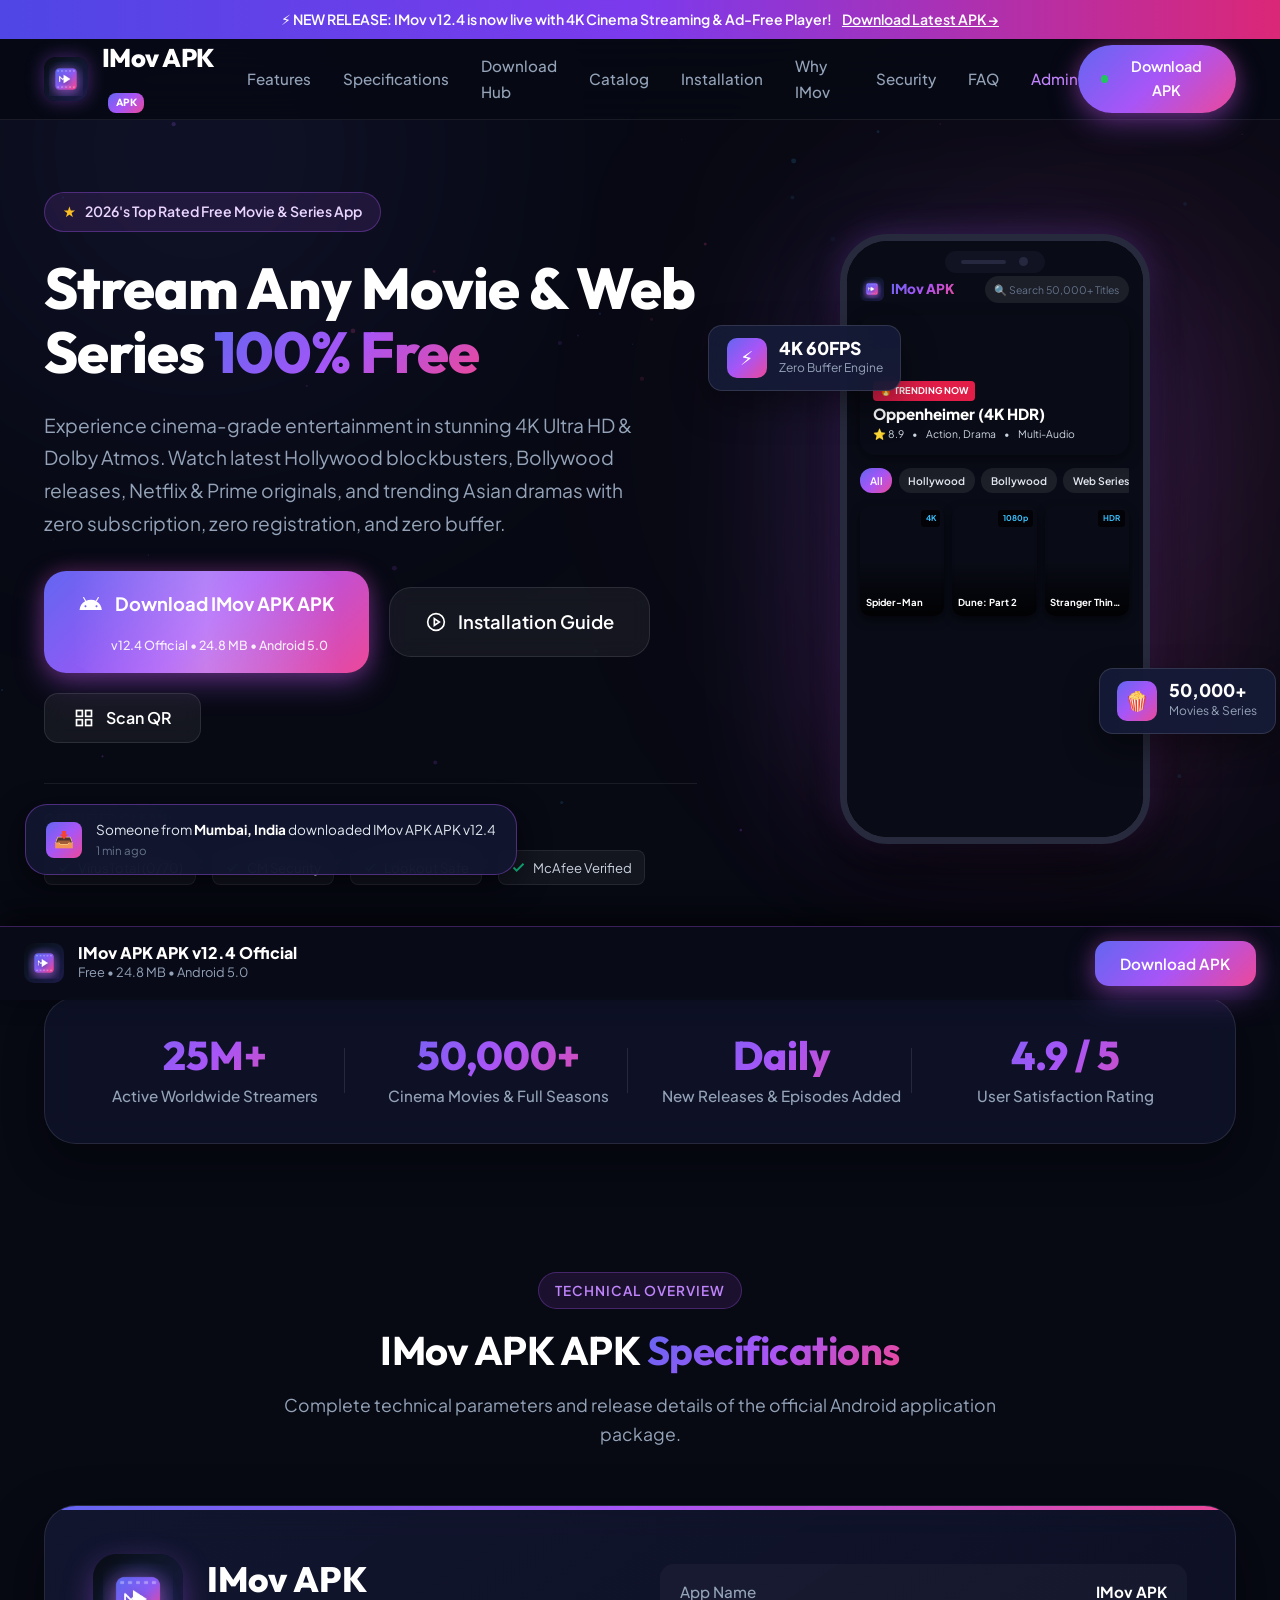
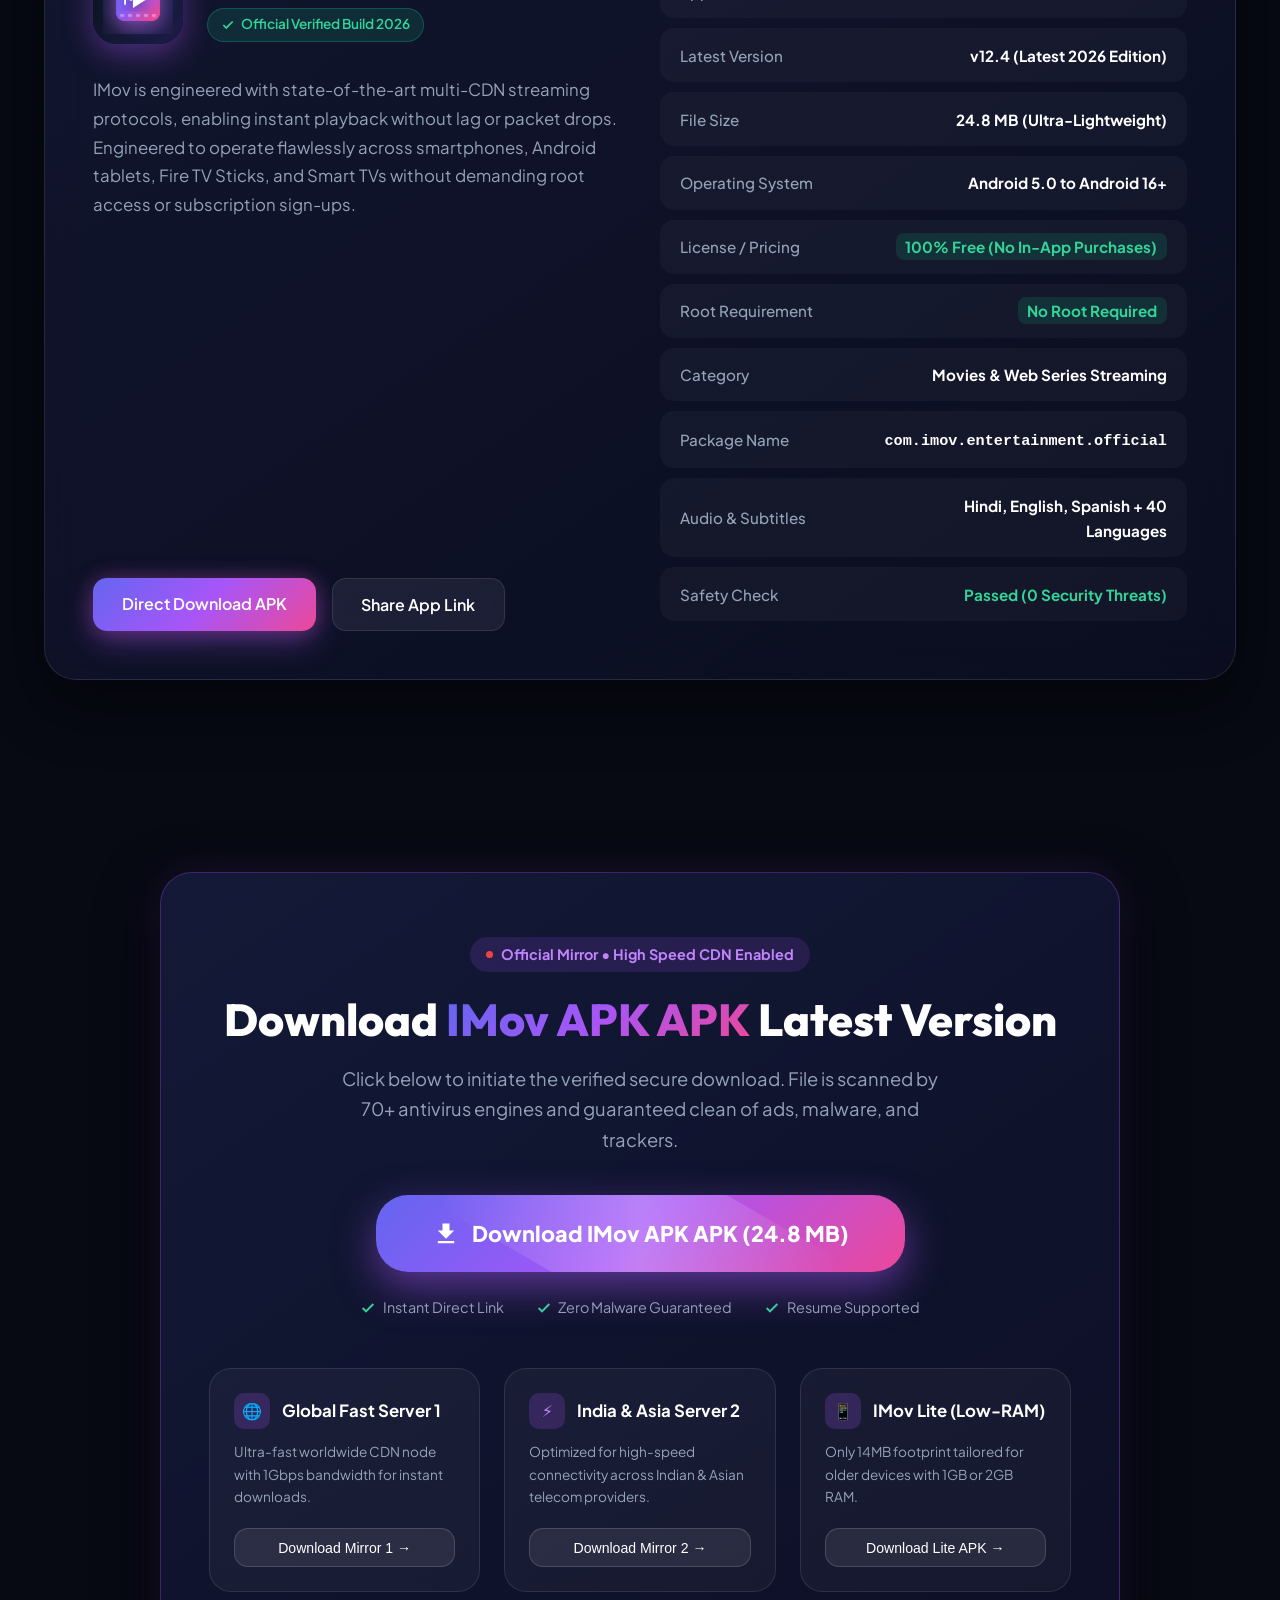
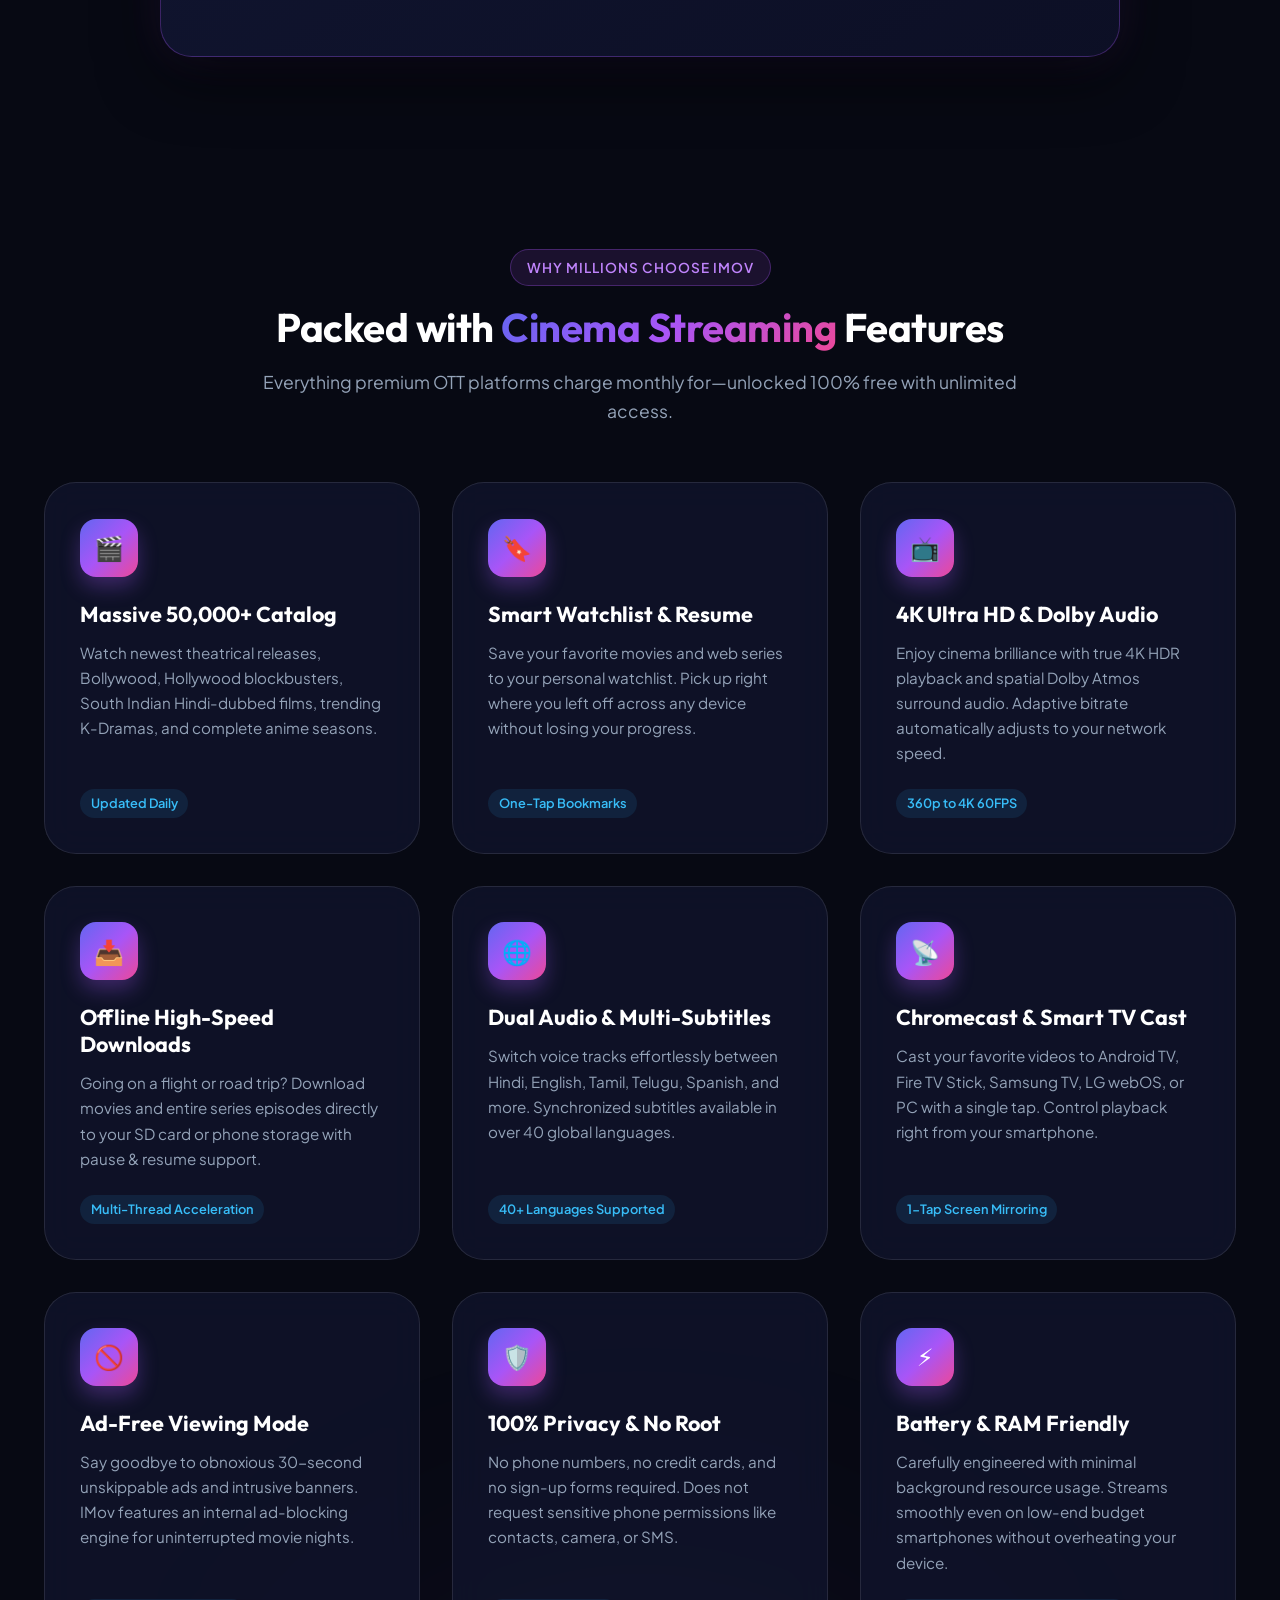
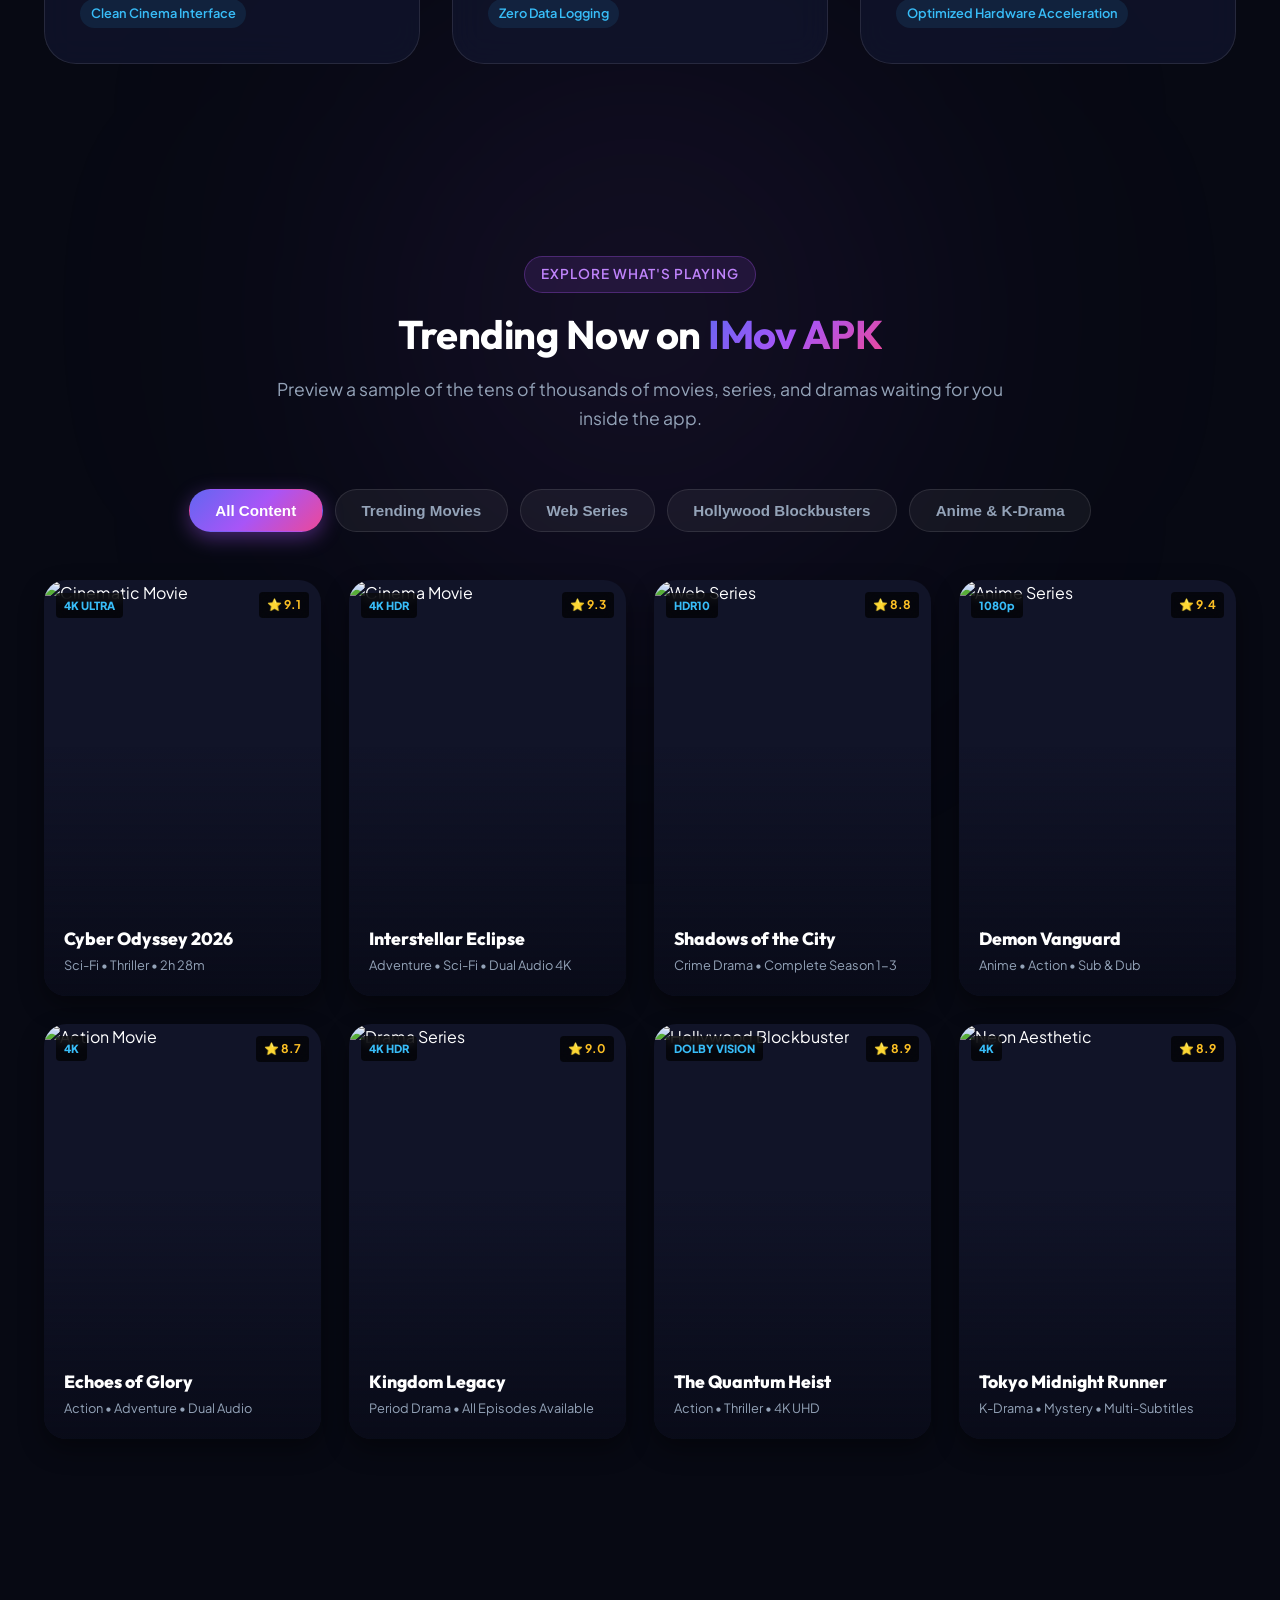
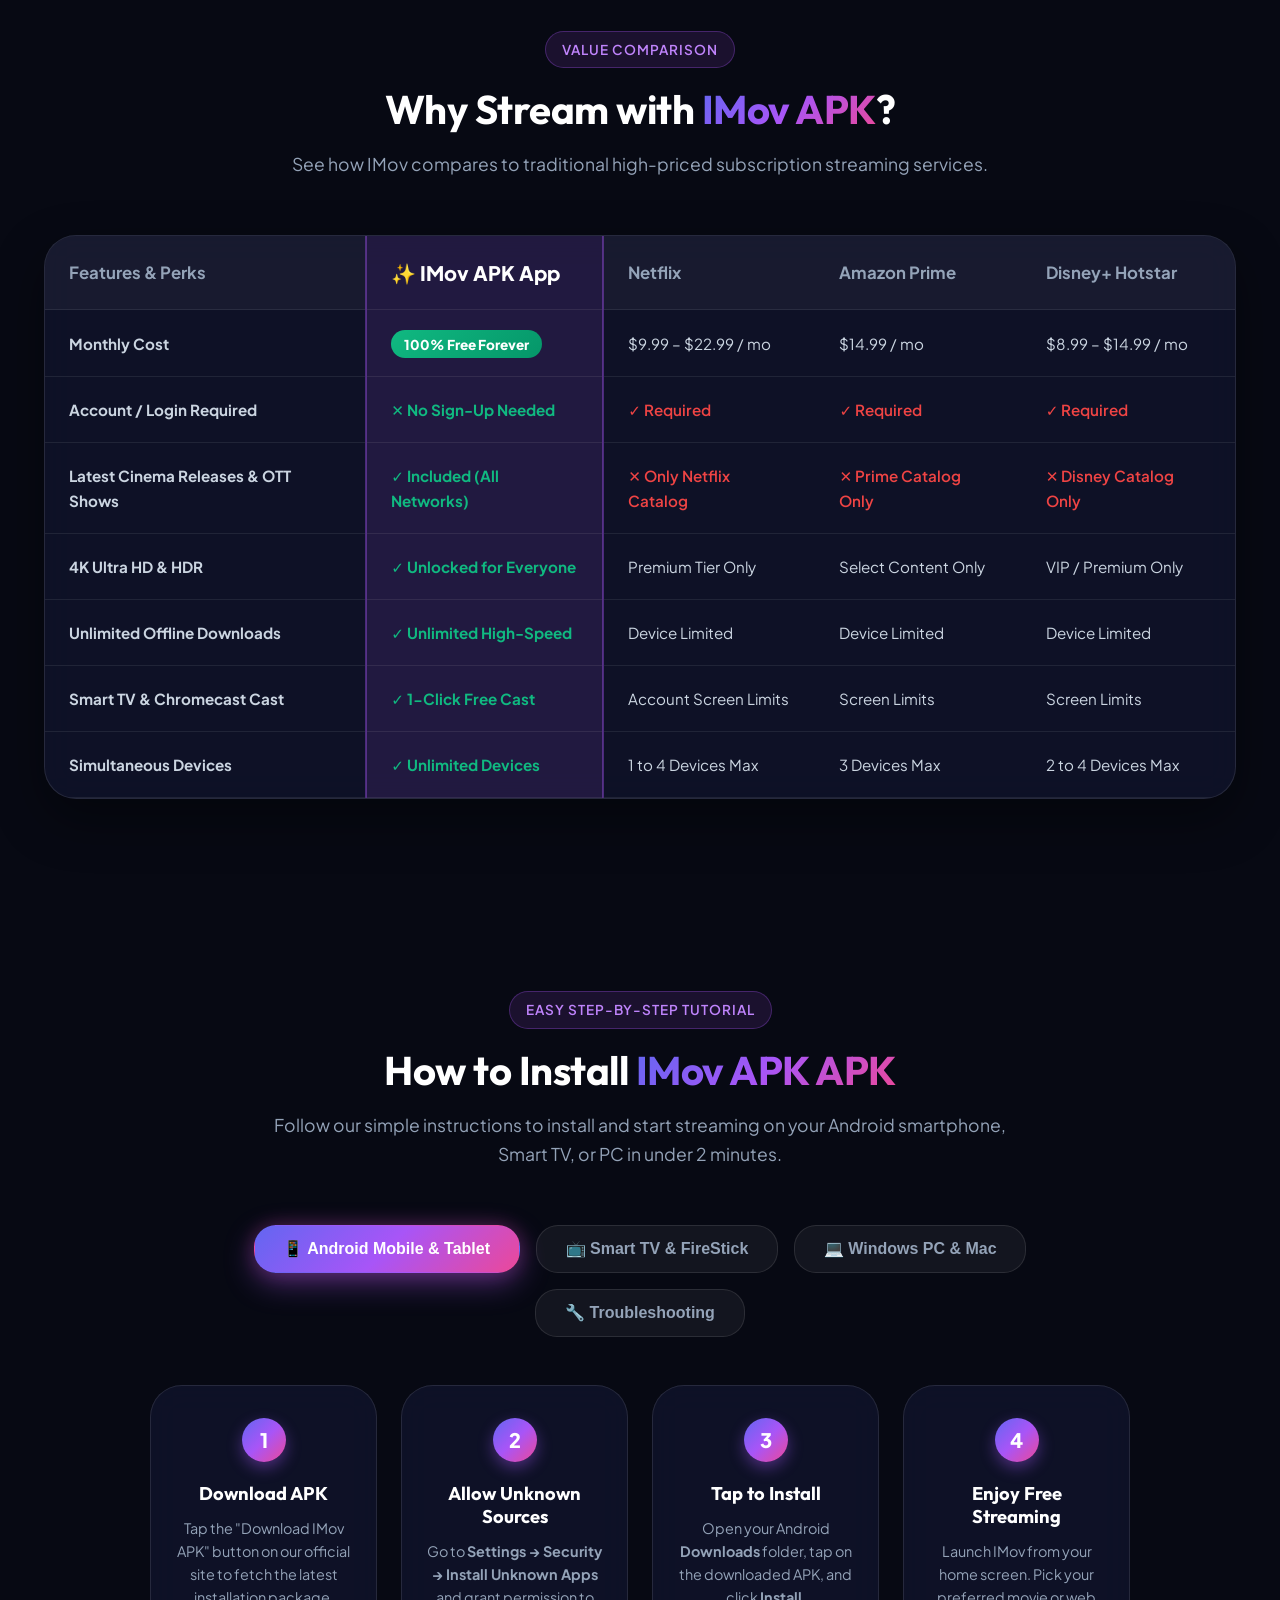
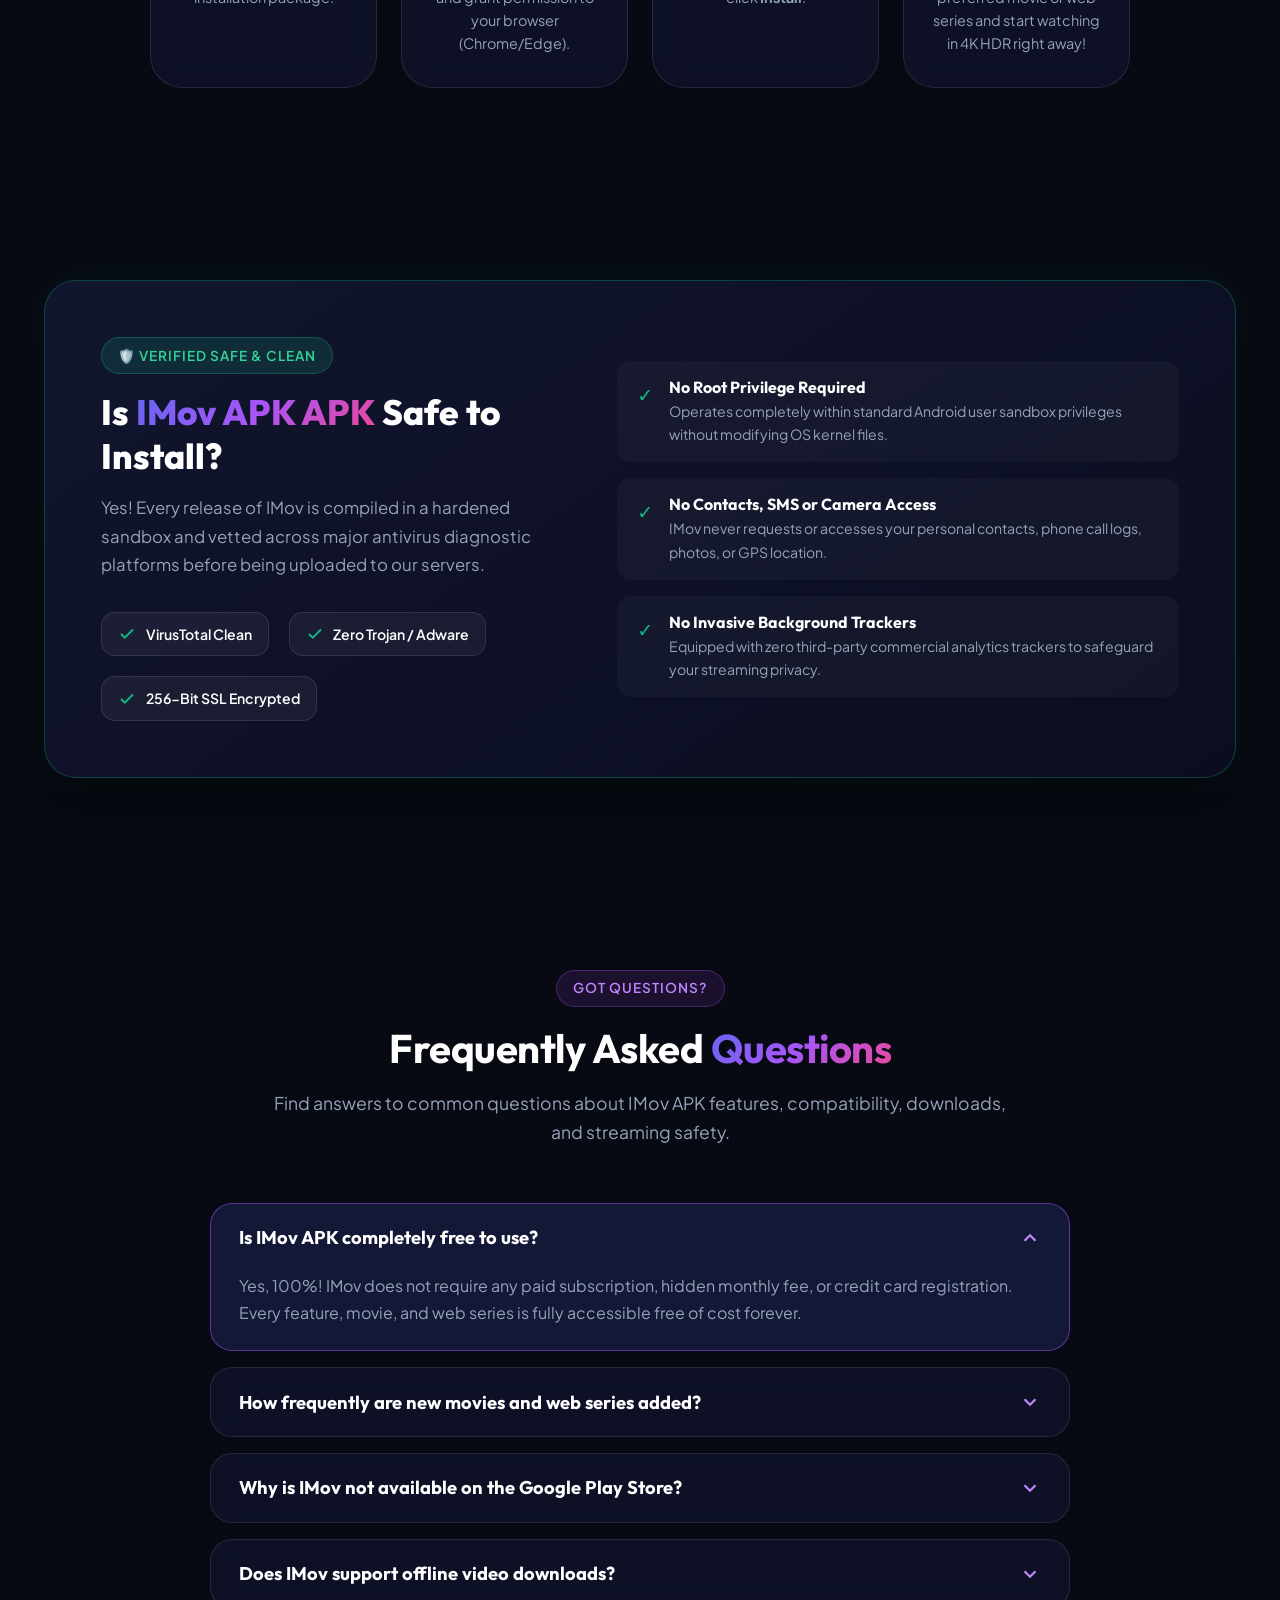
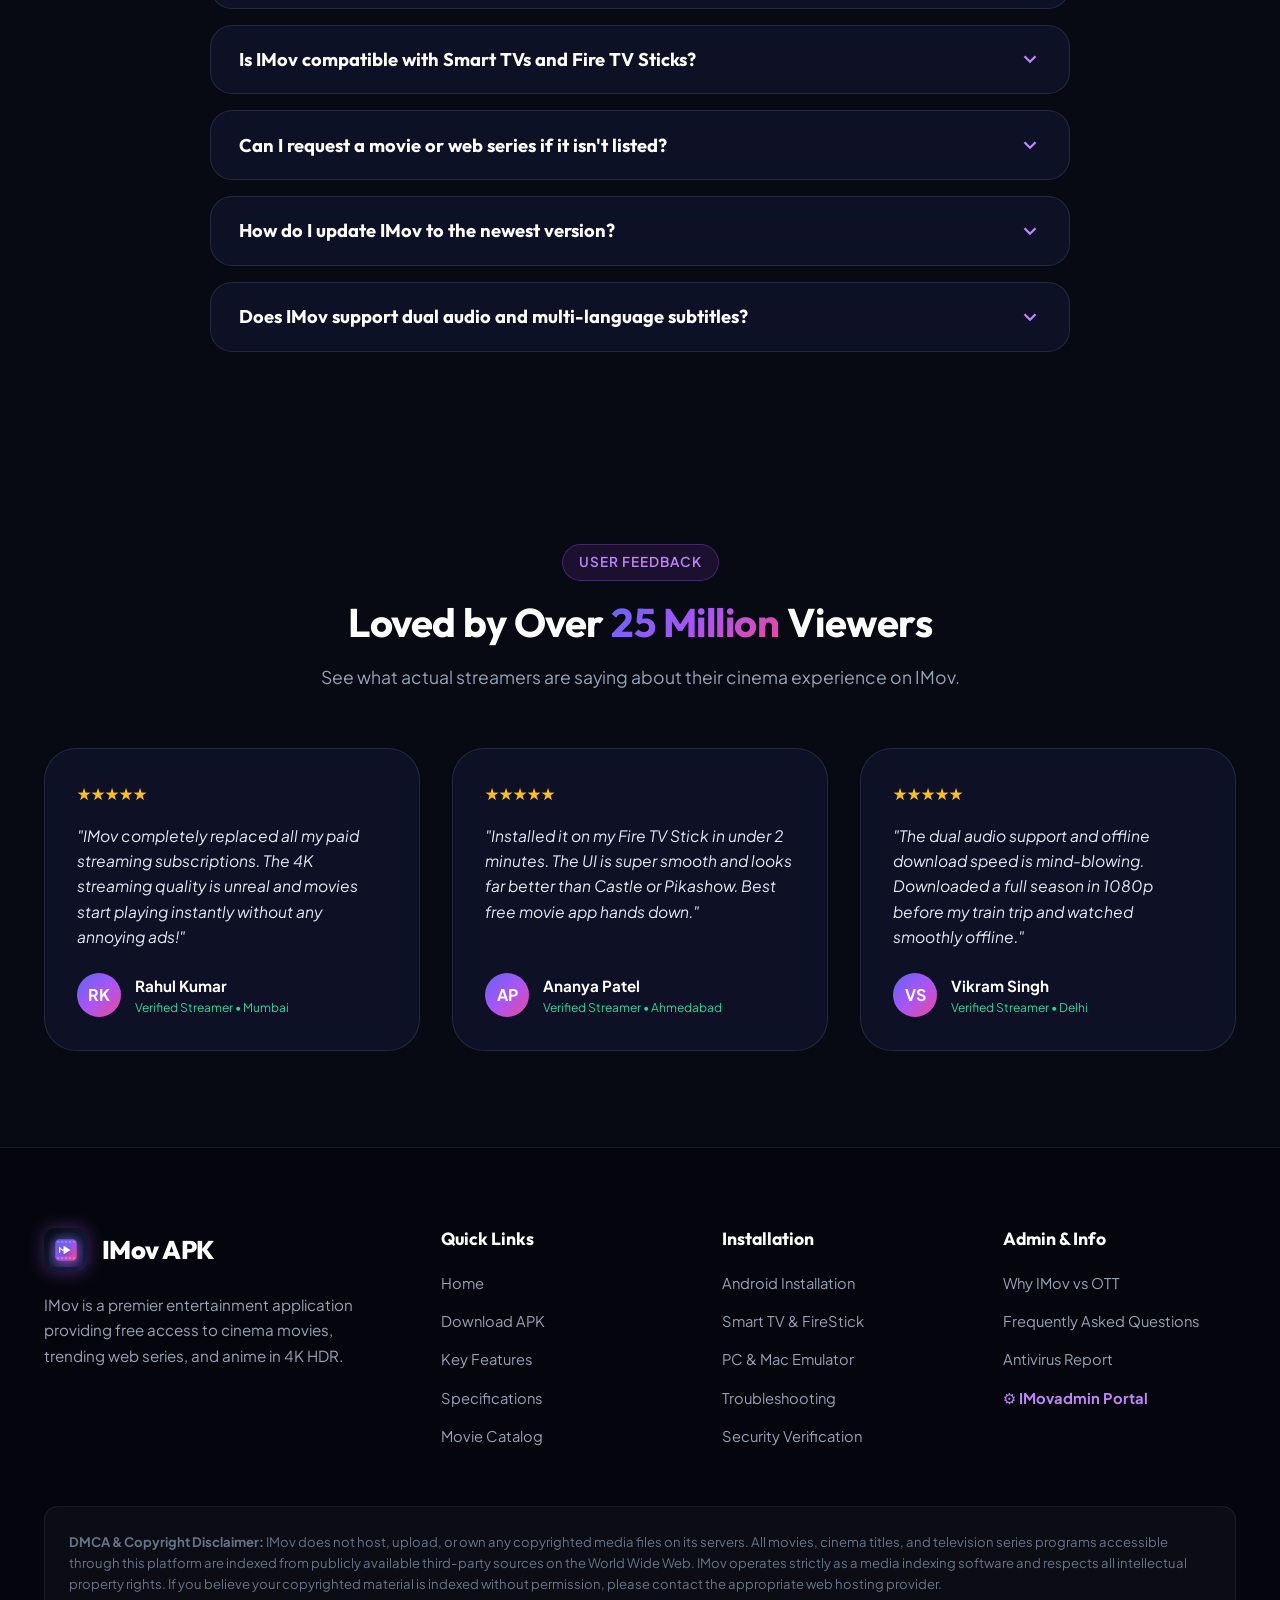
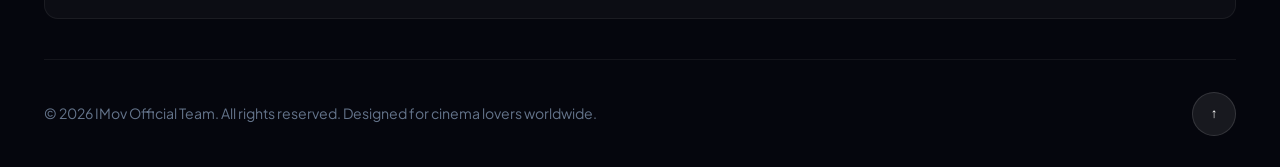
==== commit 7d34ef72: "Admin page in progress" ====
--- a/index.html
+++ b/index.html
@@ -5,22 +5,22 @@
   <meta http-equiv="X-UA-Compatible" content="IE=edge">
   <meta name="viewport" content="width=device-width, initial-scale=1.0">
   
-  <title>IMov APK Download (Official Latest v12.4) For Android 2026 - Free Movies & Live Cricket</title>
-  <meta name="description" content="Download IMov APK latest version 12.4 for Android. Watch unlimited free movies, web series, live cricket, and TV shows in 4K Ultra HD. 100% safe, no subscription required.">
-  <meta name="keywords" content="IMov APK, IMov App Download, IMov latest version, free movie app, watch live cricket free, web series APK, Castle APK alternative, Pikashow alternative, free movies 2026">
+  <title>IMov APK Download (Official Latest v12.4) For Android 2026 - Free Movies & Web Series</title>
+  <meta name="description" content="Download IMov APK latest version 12.4 for Android. Watch unlimited free cinema movies, web series, and anime in 4K Ultra HD. 100% safe, no subscription required.">
+  <meta name="keywords" content="IMov APK, IMov App Download, IMov latest version, free movie app, watch movies online, web series APK, Castle APK alternative, Pikashow alternative, free movies 2026">
   <meta name="robots" content="index, follow, max-image-preview:large">
   
   <!-- Open Graph / Facebook -->
   <meta property="og:type" content="website">
   <meta property="og:url" content="https://imov.app/">
-  <meta property="og:title" content="IMov APK Download (Latest Version) For Android - Free Movies & Live TV">
-  <meta property="og:description" content="Stream 50,000+ movies, web series & live sports in 4K HDR without any subscription. Download IMov APK v12.4 now!">
+  <meta property="og:title" content="IMov APK Download (Latest Version) For Android - Free Movies & Web Series">
+  <meta property="og:description" content="Stream 50,000+ movies, web series & cinema blockbusters in 4K HDR without any subscription. Download IMov APK v12.4 now!">
   <meta property="og:image" content="assets/images/imov-icon.png">
 
   <!-- Twitter Card -->
   <meta name="twitter:card" content="summary_large_image">
   <meta name="twitter:title" content="IMov APK Download Official (v12.4) - Free Streaming">
-  <meta name="twitter:description" content="Watch movies, live cricket and OTT series for free in 4K Ultra HD. No ads, 100% free download.">
+  <meta name="twitter:description" content="Watch movies and OTT series for free in 4K Ultra HD. No ads, 100% free download.">
   <meta name="twitter:image" content="assets/images/imov-icon.png">
 
   <!-- Favicon -->
@@ -58,7 +58,7 @@
       "ratingValue": "4.9",
       "reviewCount": "1250000"
     },
-    "description": "IMov is the premier free entertainment streaming application offering cinema movies, trending web series, live sports, and cricket in 4K Ultra HD with multi-language audio."
+    "description": "IMov is the premier free entertainment streaming application offering cinema movies, trending web series, and anime in 4K Ultra HD with multi-language audio."
   }
   </script>
 </head>
@@ -74,7 +74,7 @@
 
   <!-- Announcement Bar -->
   <aside class="announcement-bar" role="region" aria-label="Announcement">
-    <span>⚡ <strong>NEW RELEASE:</strong> IMov v12.4 is now live with 4K 60FPS Cricket Streaming &amp; Ad-Free Player!</span>
+    <span data-sync="announcement">⚡ <strong>NEW RELEASE:</strong> IMov v12.4 is now live with 4K Cinema Streaming &amp; Ad-Free Player!</span>
     <a href="#download" class="trigger-download" data-version="v12.4 Official">Download Latest APK &rarr;</a>
   </aside>
 
@@ -84,7 +84,7 @@
       <nav class="navbar" aria-label="Main Navigation">
         <a href="#" class="nav-brand" aria-label="IMov Home">
           <img src="assets/images/imov-icon.png" alt="IMov App Logo" class="nav-logo-img">
-          <span class="nav-brand-text">IMov <span class="nav-brand-badge">APK</span></span>
+          <span class="nav-brand-text"><span data-sync="appName">IMov</span> <span class="nav-brand-badge">APK</span></span>
         </a>
 
         <!-- Desktop Navigation Links -->
@@ -97,6 +97,7 @@
           <li><a href="#compare">Why IMov</a></li>
           <li><a href="#safety">Security</a></li>
           <li><a href="#faq">FAQ</a></li>
+          <li><a href="imovadmin.html" style="color: #c084fc;">Admin</a></li>
         </ul>
 
         <!-- Quick CTA -->
@@ -130,15 +131,15 @@
           <div class="hero-content reveal-fade-left">
             <div class="hero-badge-pill">
               <span class="pill-star">★</span>
-              <span>2026's Top Rated Free Streaming Application</span>
-            </div>
-
-            <h1 class="hero-title">
-              Stream Any Movie, Web Series &amp; Live Cricket <span class="text-gradient">100% Free</span>
+              <span>2026's Top Rated Free Movie &amp; Series App</span>
+            </div>
+
+            <h1 class="hero-title" data-sync="heroTitle">
+              Stream Any Movie &amp; Web Series <span class="text-gradient">100% Free</span>
             </h1>
 
-            <p class="hero-desc">
-              Experience cinema-grade entertainment in stunning <strong>4K Ultra HD &amp; Dolby Atmos</strong>. Watch latest Hollywood blockbusters, Bollywood releases, Netflix &amp; Prime originals, and Live Sports with zero subscription, zero registration, and zero buffer.
+            <p class="hero-desc" data-sync="heroSubtitle">
+              Experience cinema-grade entertainment in stunning <strong>4K Ultra HD &amp; Dolby Atmos</strong>. Watch latest Hollywood blockbusters, Bollywood releases, Netflix &amp; Prime originals, and trending Asian dramas with zero subscription, zero registration, and zero buffer.
             </p>
 
             <div class="hero-actions">
@@ -148,9 +149,9 @@
                   <svg class="btn-icon" viewBox="0 0 24 24" fill="currentColor">
                     <path d="M17.523 15.3414c-.5511 0-.9993-.4486-.9993-.9997s.4482-.9993.9993-.9993c.551 0 .9993.4482.9993.9993.0001.5511-.4483.9997-.9993.9997m-11.046 0c-.5511 0-.9993-.4486-.9993-.9997s.4482-.9993.9993-.9993c.5511 0 .9993.4482.9993.9993 0 .5511-.4482.9997-.9993.9997m11.4045-6.02l1.996-3.4572c.156-.2701.0633-.6159-.2069-.7719-.2698-.1561-.6155-.0633-.7715.2069l-2.0243 3.5061c-1.468-.6709-3.1118-1.0504-4.8748-1.0504s-3.4068.3795-4.8748 1.0504l-2.0243-3.5061c-.156-.2702-.5018-.363-.7715-.2069-.2702.156-.3629.5018-.2069.7719l1.996 3.4572c-3.1499 1.7042-5.3082 4.9082-5.5564 8.7188h22.2505c-.2482-3.8106-2.4065-7.0146-5.5564-8.7188"/>
                   </svg>
-                  <span>Download IMov APK</span>
+                  <span>Download <span data-sync="appName">IMov</span> APK</span>
                 </span>
-                <span class="btn-meta">v12.4 Official • 24.8 MB • Android 5.0+</span>
+                <span class="btn-meta" data-sync="heroMeta">v12.4 Official • 24.8 MB • Android 5.0+</span>
               </a>
 
               <!-- Secondary Installation Guide Button -->
@@ -225,10 +226,10 @@
 
             <!-- Floating Stat 2 -->
             <div class="floating-stat-card float-card-2">
-              <div class="float-icon-box">🏏</div>
+              <div class="float-icon-box">🍿</div>
               <div>
-                <div class="float-stat-num">Live Cricket</div>
-                <div class="float-stat-label">IPL &amp; World Cup HD</div>
+                <div class="float-stat-num">50,000+</div>
+                <div class="float-stat-label">Movies &amp; Series</div>
               </div>
             </div>
 
@@ -245,7 +246,7 @@
                 <div class="app-screen-nav">
                   <div class="app-nav-left">
                     <img src="assets/images/imov-icon.png" alt="IMov Mini" class="app-screen-logo">
-                    <span class="app-screen-title">IMov</span>
+                    <span class="app-screen-title" data-sync="appName">IMov</span>
                   </div>
                   <div class="app-screen-search">🔍 Search 50,000+ Titles</div>
                 </div>
@@ -262,10 +263,10 @@
                 <!-- Chips Row -->
                 <div class="app-chip-row">
                   <span class="app-chip active">All</span>
-                  <span class="app-chip">🏏 Live TV</span>
                   <span class="app-chip">Hollywood</span>
                   <span class="app-chip">Bollywood</span>
-                  <span class="app-chip">Series</span>
+                  <span class="app-chip">Web Series</span>
+                  <span class="app-chip">Anime</span>
                 </div>
 
                 <!-- Mini Grid -->
@@ -302,11 +303,11 @@
           </div>
           <div class="stat-item">
             <div class="stat-number">50,000+</div>
-            <div class="stat-desc">Movies &amp; Full TV Seasons</div>
+            <div class="stat-desc">Cinema Movies &amp; Full Seasons</div>
           </div>
           <div class="stat-item">
-            <div class="stat-number">850+</div>
-            <div class="stat-desc">Live Sports &amp; TV Channels</div>
+            <div class="stat-number">Daily</div>
+            <div class="stat-desc">New Releases &amp; Episodes Added</div>
           </div>
           <div class="stat-item">
             <div class="stat-number">4.9 / 5</div>
@@ -323,9 +324,9 @@
       <div class="container">
         <div class="section-header reveal-fade-up">
           <span class="section-tag">Technical Overview</span>
-          <h2 class="section-title">IMov APK <span class="text-gradient">Specifications</span></h2>
+          <h2 class="section-title"><span data-sync="appName">IMov</span> APK <span class="text-gradient">Specifications</span></h2>
           <p class="section-subtitle">
-            Everything you need to know about the latest official IMov Android application build.
+            Complete technical parameters and release details of the official Android application package.
           </p>
         </div>
 
@@ -336,7 +337,7 @@
               <div class="specs-app-identity">
                 <img src="assets/images/imov-icon.png" alt="IMov APK" class="specs-app-icon">
                 <div>
-                  <h3 class="specs-app-name">IMov APK</h3>
+                  <h3 class="specs-app-name" data-sync="appName">IMov APK</h3>
                   <span class="specs-badge-verified">
                     <svg width="14" height="14" viewBox="0 0 24 24" fill="none" stroke="currentColor" stroke-width="3">
                       <polyline points="20 6 9 17 4 12"></polyline>
@@ -367,43 +368,43 @@
               <tbody>
                 <tr>
                   <td>App Name</td>
-                  <td><strong>IMov APK</strong></td>
+                  <td><strong id="spec-app-name">IMov APK</strong></td>
                 </tr>
                 <tr>
                   <td>Latest Version</td>
-                  <td><strong>v12.4 (Latest 2026 Edition)</strong></td>
+                  <td><strong id="spec-version">v12.4 (Latest 2026 Edition)</strong></td>
                 </tr>
                 <tr>
                   <td>File Size</td>
-                  <td><strong>24.8 MB (Ultra-Lightweight)</strong></td>
+                  <td><strong id="spec-size">24.8 MB (Ultra-Lightweight)</strong></td>
                 </tr>
                 <tr>
                   <td>Operating System</td>
-                  <td><strong>Android 5.0 to Android 16+</strong></td>
+                  <td><strong id="spec-os">Android 5.0 to Android 16+</strong></td>
                 </tr>
                 <tr>
                   <td>License / Pricing</td>
-                  <td><span class="status-free">100% Free (No In-App Purchases)</span></td>
+                  <td><span class="status-free" id="spec-license">100% Free (No In-App Purchases)</span></td>
                 </tr>
                 <tr>
                   <td>Root Requirement</td>
-                  <td><span class="status-free">No Root Required</span></td>
+                  <td><span class="status-free" id="spec-root">No Root Required</span></td>
                 </tr>
                 <tr>
                   <td>Category</td>
-                  <td><strong>Entertainment / Media Streaming</strong></td>
+                  <td><strong id="spec-category">Movies &amp; Web Series Streaming</strong></td>
                 </tr>
                 <tr>
                   <td>Package Name</td>
-                  <td><code>com.imov.entertainment.official</code></td>
+                  <td><code id="spec-package">com.imov.entertainment.official</code></td>
                 </tr>
                 <tr>
                   <td>Audio &amp; Subtitles</td>
-                  <td><strong>Hindi, English, Spanish + 40 Languages</strong></td>
+                  <td><strong id="spec-languages">Hindi, English, Spanish + 40 Languages</strong></td>
                 </tr>
                 <tr>
                   <td>Safety Check</td>
-                  <td><strong style="color: #34d399;">Passed (0 Security Threats)</strong></td>
+                  <td><strong style="color: #34d399;" id="spec-safety">Passed (0 Security Threats)</strong></td>
                 </tr>
               </tbody>
             </table>
@@ -424,7 +425,7 @@
           </span>
 
           <h2 class="dl-main-title">
-            Download <span class="text-gradient">IMov APK</span> Latest Version
+            Download <span class="text-gradient"><span data-sync="appName">IMov</span> APK</span> Latest Version
           </h2>
 
           <p class="dl-main-subtitle">
@@ -436,7 +437,7 @@
               <svg width="28" height="28" viewBox="0 0 24 24" fill="currentColor">
                 <path d="M19 9h-4V3H9v6H5l7 7 7-7zM5 18v2h14v-2H5z"/>
               </svg>
-              <span>Download IMov APK (24.8 MB)</span>
+              <span>Download <span data-sync="appName">IMov</span> APK (<span data-sync="fileSize">24.8 MB</span>)</span>
             </a>
 
             <div class="dl-sub-info">
@@ -507,7 +508,7 @@
       <div class="container">
         <div class="section-header reveal-fade-up">
           <span class="section-tag">Why Millions Choose IMov</span>
-          <h2 class="section-title">Packed with <span class="text-gradient">Next-Gen Streaming</span> Features</h2>
+          <h2 class="section-title">Packed with <span class="text-gradient">Cinema Streaming</span> Features</h2>
           <p class="section-subtitle">
             Everything premium OTT platforms charge monthly for—unlocked 100% free with unlimited access.
           </p>
@@ -521,17 +522,17 @@
             <p class="feature-desc">
               Watch newest theatrical releases, Bollywood, Hollywood blockbusters, South Indian Hindi-dubbed films, trending K-Dramas, and complete anime seasons.
             </p>
-            <span class="feature-highlight-pill">Updated Every 2 Hours</span>
-          </div>
-
-          <!-- Feature 2 -->
+            <span class="feature-highlight-pill">Updated Daily</span>
+          </div>
+
+          <!-- Feature 2: Smart Watchlist & Progress Resume -->
           <div class="feature-card reveal-fade-up delay-200">
-            <div class="feature-icon-wrapper">🏏</div>
-            <h3 class="feature-title">Live Cricket &amp; Sports</h3>
+            <div class="feature-icon-wrapper">🔖</div>
+            <h3 class="feature-title">Smart Watchlist &amp; Resume</h3>
             <p class="feature-desc">
-              Never miss a single ball! Stream IPL, ICC T20 World Cup, UEFA Champions League, Premier League football, and NBA live in crystal clear HD.
+              Save your favorite movies and web series to your personal watchlist. Pick up right where you left off across any device without losing your progress.
             </p>
-            <span class="feature-highlight-pill">Zero Broadcast Delays</span>
+            <span class="feature-highlight-pill">One-Tap Bookmarks</span>
           </div>
 
           <!-- Feature 3 -->
@@ -614,9 +615,9 @@
       <div class="container">
         <div class="section-header reveal-fade-up">
           <span class="section-tag">Explore What's Playing</span>
-          <h2 class="section-title">Trending Now on <span class="text-gradient">IMov</span></h2>
+          <h2 class="section-title">Trending Now on <span class="text-gradient"><span data-sync="appName">IMov</span></span></h2>
           <p class="section-subtitle">
-            Preview a sample of the tens of thousands of movies, live sports, and series waiting for you inside the app.
+            Preview a sample of the tens of thousands of movies, series, and dramas waiting for you inside the app.
           </p>
         </div>
 
@@ -625,7 +626,7 @@
           <button class="tab-btn catalog-tab-btn active" data-filter="all">All Content</button>
           <button class="tab-btn catalog-tab-btn" data-filter="movies">Trending Movies</button>
           <button class="tab-btn catalog-tab-btn" data-filter="series">Web Series</button>
-          <button class="tab-btn catalog-tab-btn" data-filter="sports">Live Sports &amp; Cricket</button>
+          <button class="tab-btn catalog-tab-btn" data-filter="hollywood">Hollywood Blockbusters</button>
           <button class="tab-btn catalog-tab-btn" data-filter="anime">Anime &amp; K-Drama</button>
         </div>
 
@@ -645,17 +646,17 @@
             </div>
           </div>
 
-          <!-- Card 2 -->
-          <div class="movie-poster-card trigger-download" data-category="sports">
-            <img src="https://images.unsplash.com/photo-1531415074968-036ba1b575da?w=600&auto=format&fit=crop&q=80" alt="Cricket Match" class="poster-img" loading="lazy">
+          <!-- Card 2: Trending Cinema Blockbuster -->
+          <div class="movie-poster-card trigger-download" data-category="hollywood">
+            <img src="https://images.unsplash.com/photo-1489599849927-2ee91cede3ba?w=600&auto=format&fit=crop&q=80" alt="Cinema Movie" class="poster-img" loading="lazy">
             <div class="poster-badge-wrap">
-              <span class="badge-res" style="color: #ef4444;">🔴 LIVE 60FPS</span>
-              <span class="badge-rating">⭐ 4.9</span>
+              <span class="badge-res">4K HDR</span>
+              <span class="badge-rating">⭐ 9.3</span>
             </div>
             <div class="poster-play-btn">▶</div>
             <div class="poster-overlay">
-              <h4 class="poster-title-text">IPL T20 Live Match</h4>
-              <p class="poster-meta-text">Sports • Cricket • Hindi &amp; English Commentary</p>
+              <h4 class="poster-title-text">Interstellar Eclipse</h4>
+              <p class="poster-meta-text">Adventure • Sci-Fi • Dual Audio 4K</p>
             </div>
           </div>
 
@@ -689,7 +690,7 @@
 
           <!-- Card 5 -->
           <div class="movie-poster-card trigger-download" data-category="movies">
-            <img src="https://images.unsplash.com/photo-1489599849927-2ee91cede3ba?w=600&auto=format&fit=crop&q=80" alt="Action Movie" class="poster-img" loading="lazy">
+            <img src="https://images.unsplash.com/photo-1517604931442-7e0c8ed2963c?w=600&auto=format&fit=crop&q=80" alt="Action Movie" class="poster-img" loading="lazy">
             <div class="poster-badge-wrap">
               <span class="badge-res">4K</span>
               <span class="badge-rating">⭐ 8.7</span>
@@ -715,17 +716,17 @@
             </div>
           </div>
 
-          <!-- Card 7 -->
-          <div class="movie-poster-card trigger-download" data-category="sports">
-            <img src="https://images.unsplash.com/photo-1508098682722-e99c43a406b2?w=600&auto=format&fit=crop&q=80" alt="Football Soccer" class="poster-img" loading="lazy">
+          <!-- Card 7: Hollywood Hit -->
+          <div class="movie-poster-card trigger-download" data-category="hollywood">
+            <img src="https://images.unsplash.com/photo-1508700115892-45ecd05ae2ad?w=600&auto=format&fit=crop&q=80" alt="Hollywood Blockbuster" class="poster-img" loading="lazy">
             <div class="poster-badge-wrap">
-              <span class="badge-res" style="color: #ef4444;">🔴 LIVE</span>
-              <span class="badge-rating">⭐ 4.8</span>
+              <span class="badge-res">DOLBY VISION</span>
+              <span class="badge-rating">⭐ 8.9</span>
             </div>
             <div class="poster-play-btn">▶</div>
             <div class="poster-overlay">
-              <h4 class="poster-title-text">Champions League Finals</h4>
-              <p class="poster-meta-text">Football • Live HD Streaming</p>
+              <h4 class="poster-title-text">The Quantum Heist</h4>
+              <p class="poster-meta-text">Action • Thriller • 4K UHD</p>
             </div>
           </div>
 
@@ -753,7 +754,7 @@
       <div class="container">
         <div class="section-header reveal-fade-up">
           <span class="section-tag">Value Comparison</span>
-          <h2 class="section-title">Why Stream with <span class="text-gradient">IMov</span>?</h2>
+          <h2 class="section-title">Why Stream with <span class="text-gradient"><span data-sync="appName">IMov</span></span>?</h2>
           <p class="section-subtitle">
             See how IMov compares to traditional high-priced subscription streaming services.
           </p>
@@ -764,7 +765,7 @@
             <thead>
               <tr>
                 <th>Features &amp; Perks</th>
-                <th class="col-imov">✨ IMov App</th>
+                <th class="col-imov">✨ <span data-sync="appName">IMov</span> App</th>
                 <th>Netflix</th>
                 <th>Amazon Prime</th>
                 <th>Disney+ Hotstar</th>
@@ -786,11 +787,11 @@
                 <td><span class="check-no">✓ Required</span></td>
               </tr>
               <tr>
-                <td><strong>Live Sports &amp; Cricket</strong></td>
-                <td class="col-imov"><span class="check-yes">✓ Included (All Matches)</span></td>
-                <td><span class="check-no">✕ No Live Sports</span></td>
-                <td><span class="check-no">✕ Limited</span></td>
-                <td><span class="check-no">Extra Paywall / Sports Plan</span></td>
+                <td><strong>Latest Cinema Releases &amp; OTT Shows</strong></td>
+                <td class="col-imov"><span class="check-yes">✓ Included (All Networks)</span></td>
+                <td><span class="check-no">✕ Only Netflix Catalog</span></td>
+                <td><span class="check-no">✕ Prime Catalog Only</span></td>
+                <td><span class="check-no">✕ Disney Catalog Only</span></td>
               </tr>
               <tr>
                 <td><strong>4K Ultra HD &amp; HDR</strong></td>
@@ -833,7 +834,7 @@
       <div class="container">
         <div class="section-header reveal-fade-up">
           <span class="section-tag">Easy Step-by-Step Tutorial</span>
-          <h2 class="section-title">How to Install <span class="text-gradient">IMov APK</span></h2>
+          <h2 class="section-title">How to Install <span class="text-gradient"><span data-sync="appName">IMov</span> APK</span></h2>
           <p class="section-subtitle">
             Follow our simple instructions to install and start streaming on your Android smartphone, Smart TV, or PC in under 2 minutes.
           </p>
@@ -862,7 +863,7 @@
               <div class="step-card">
                 <div class="step-number-badge">1</div>
                 <h4 class="step-title">Download APK</h4>
-                <p class="step-text">Tap the "Download IMov APK" button on our official site to fetch the latest v12.4 installation package.</p>
+                <p class="step-text">Tap the "Download IMov APK" button on our official site to fetch the latest installation package.</p>
               </div>
 
               <div class="step-card">
@@ -874,13 +875,13 @@
               <div class="step-card">
                 <div class="step-number-badge">3</div>
                 <h4 class="step-title">Tap to Install</h4>
-                <p class="step-text">Open your Android <strong>Downloads</strong> folder, tap on <code>IMov-v12.4.apk</code>, and click <strong>Install</strong>.</p>
+                <p class="step-text">Open your Android <strong>Downloads</strong> folder, tap on the downloaded APK, and click <strong>Install</strong>.</p>
               </div>
 
               <div class="step-card">
                 <div class="step-number-badge">4</div>
                 <h4 class="step-title">Enjoy Free Streaming</h4>
-                <p class="step-text">Launch IMov from your home screen. Pick your preferred language and start watching in 4K HDR right away!</p>
+                <p class="step-text">Launch IMov from your home screen. Pick your preferred movie or web series and start watching in 4K HDR right away!</p>
               </div>
             </div>
           </div>
@@ -932,7 +933,7 @@
               <div class="step-card">
                 <div class="step-number-badge">3</div>
                 <h4 class="step-title">Drag &amp; Drop APK</h4>
-                <p class="step-text">Simply drag the downloaded <code>IMov.apk</code> file into the emulator window or click "Install APK".</p>
+                <p class="step-text">Simply drag the downloaded APK file into the emulator window or click "Install APK".</p>
               </div>
 
               <div class="step-card">
@@ -987,7 +988,7 @@
               <span class="section-tag" style="background: rgba(16, 185, 129, 0.15); color: #34d399; border-color: rgba(16, 185, 129, 0.3);">
                 🛡️ Verified Safe &amp; Clean
               </span>
-              <h2 class="safety-title">Is <span class="text-gradient">IMov APK</span> Safe to Install?</h2>
+              <h2 class="safety-title">Is <span class="text-gradient"><span data-sync="appName">IMov</span> APK</span> Safe to Install?</h2>
               <p class="safety-desc">
                 Yes! Every release of IMov is compiled in a hardened sandbox and vetted across major antivirus diagnostic platforms before being uploaded to our servers.
               </p>
@@ -1066,20 +1067,20 @@
               </svg>
             </button>
             <div class="faq-answer">
-              <p>Yes, 100%! IMov does not require any paid subscription, hidden monthly fee, or credit card registration. Every feature, movie, web series, and live sports channel is fully accessible free of cost forever.</p>
-            </div>
-          </div>
-
-          <!-- FAQ Item 2 -->
+              <p>Yes, 100%! IMov does not require any paid subscription, hidden monthly fee, or credit card registration. Every feature, movie, and web series is fully accessible free of cost forever.</p>
+            </div>
+          </div>
+
+          <!-- FAQ Item 2 (Cinema updates) -->
           <div class="faq-item">
             <button class="faq-question">
-              <span>Can I watch live IPL cricket and sports tournaments?</span>
+              <span>How frequently are new movies and web series added?</span>
               <svg class="faq-chevron" viewBox="0 0 24 24" fill="none" stroke="currentColor" stroke-width="2.5">
                 <polyline points="6 9 12 15 18 9"></polyline>
               </svg>
             </button>
             <div class="faq-answer">
-              <p>Yes! IMov features a dedicated Live Sports and Cricket section. You can watch live IPL matches, ICC World Cup tournaments, Asia Cup, Premier League football, and international sports events in high definition with multiple commentary language options.</p>
+              <p>The IMov catalog is updated continuously around the clock. Newly released theatrical movies, latest OTT episodes, and trending series are typically added within hours of premiere in high definition with synchronized subtitles.</p>
             </div>
           </div>
 
@@ -1122,16 +1123,16 @@
             </div>
           </div>
 
-          <!-- FAQ Item 6 -->
+          <!-- FAQ Item 6 (Request titles) -->
           <div class="faq-item">
             <button class="faq-question">
-              <span>Is IMov available for Apple iOS (iPhone/iPad)?</span>
+              <span>Can I request a movie or web series if it isn't listed?</span>
               <svg class="faq-chevron" viewBox="0 0 24 24" fill="none" stroke="currentColor" stroke-width="2.5">
                 <polyline points="6 9 12 15 18 9"></polyline>
               </svg>
             </button>
             <div class="faq-answer">
-              <p>Currently, IMov is exclusively developed for Android devices (smartphones, tablets, and Android TVs). For iOS users, an optimized progressive web app (PWA) version is currently under active development.</p>
+              <p>Yes! Inside the IMov app menu, you will find a "Request Content" option. Users can submit titles of movies, classic shows, or regional cinema, and our automated scrapers prioritize indexing them within 24 to 48 hours.</p>
             </div>
           </div>
 
@@ -1182,7 +1183,7 @@
             <div>
               <div class="review-stars">★★★★★</div>
               <p class="review-quote">
-                "IMov completely replaced all my paid streaming subscriptions. The 4K streaming quality is unreal and live cricket streams without any buffering during IPL!"
+                "IMov completely replaced all my paid streaming subscriptions. The 4K streaming quality is unreal and movies start playing instantly without any annoying ads!"
               </p>
             </div>
             <div class="review-author">
@@ -1238,8 +1239,8 @@
       <div class="sticky-info">
         <img src="assets/images/imov-icon.png" alt="IMov APK" class="sticky-icon">
         <div>
-          <div class="sticky-title">IMov APK v12.4 Official</div>
-          <div class="sticky-meta">Free • 24.8 MB • Android 5.0+</div>
+          <div class="sticky-title"><span data-sync="appName">IMov</span> APK <span data-sync="version">v12.4</span> Official</div>
+          <div class="sticky-meta" data-sync="stickyMeta">Free • 24.8 MB • Android 5.0+</div>
         </div>
       </div>
 
@@ -1259,7 +1260,9 @@
       <img src="assets/images/imov-icon.png" alt="IMov App" style="width: 64px; height: 64px; border-radius: 16px; margin: 0 auto; box-shadow: 0 8px 25px rgba(168, 85, 247, 0.4);">
       
       <h3 id="modal-title" style="font-size: 1.5rem; margin-top: 1rem; color: #fff;">Preparing Your Download</h3>
-      <p style="font-size: 0.9rem; color: var(--text-secondary); margin-top: 0.25rem;">IMov APK v12.4 Official (24.8 MB)</p>
+      <p style="font-size: 0.9rem; color: var(--text-secondary); margin-top: 0.25rem;">
+        <span data-sync="appName">IMov</span> APK <span data-sync="version">v12.4</span> Official (<span data-sync="fileSize">24.8 MB</span>)
+      </p>
 
       <div class="countdown-circle">
         <span id="countdown-number">5</span>
@@ -1330,10 +1333,10 @@
         <div>
           <div class="nav-brand">
             <img src="assets/images/imov-icon.png" alt="IMov App Logo" class="nav-logo-img">
-            <span class="nav-brand-text">IMov</span>
+            <span class="nav-brand-text"><span data-sync="appName">IMov</span></span>
           </div>
           <p class="footer-brand-desc">
-            IMov is a premier entertainment application providing free access to movies, web series, live sports, and live TV channels in 4K HDR.
+            IMov is a premier entertainment application providing free access to cinema movies, trending web series, and anime in 4K HDR.
           </p>
         </div>
 
@@ -1361,19 +1364,19 @@
         </div>
 
         <div class="footer-links-col">
-          <h4>Information</h4>
+          <h4>Admin &amp; Info</h4>
           <ul>
             <li><a href="#compare">Why IMov vs OTT</a></li>
             <li><a href="#faq">Frequently Asked Questions</a></li>
             <li><a href="#safety">Antivirus Report</a></li>
-            <li><a href="#download">Alternative Mirrors</a></li>
+            <li><a href="imovadmin.html" style="color: #c084fc; font-weight: 700;">⚙️ IMovadmin Portal</a></li>
           </ul>
         </div>
       </div>
 
       <!-- Legal Disclaimer -->
       <div class="footer-disclaimer-box">
-        <strong>DMCA &amp; Copyright Disclaimer:</strong> IMov does not host, upload, or own any copyrighted media files on its servers. All movies, television programs, and live sporting video streams accessible through this platform are indexed from publicly available third-party sources on the World Wide Web. IMov operates strictly as a media indexing software and respects all intellectual property rights. If you believe your copyrighted material is indexed without permission, please contact the appropriate web hosting provider.
+        <strong>DMCA &amp; Copyright Disclaimer:</strong> IMov does not host, upload, or own any copyrighted media files on its servers. All movies, cinema titles, and television series programs accessible through this platform are indexed from publicly available third-party sources on the World Wide Web. IMov operates strictly as a media indexing software and respects all intellectual property rights. If you believe your copyrighted material is indexed without permission, please contact the appropriate web hosting provider.
       </div>
 
       <!-- Footer Bottom -->
@@ -1388,7 +1391,8 @@
     </div>
   </footer>
 
-  <!-- Scripts -->
+  <!-- Scripts: Shared Config First, then Interactive Main Logic -->
+  <script src="assets/js/config.js"></script>
   <script src="assets/js/main.js"></script>
 </body>
 </html>
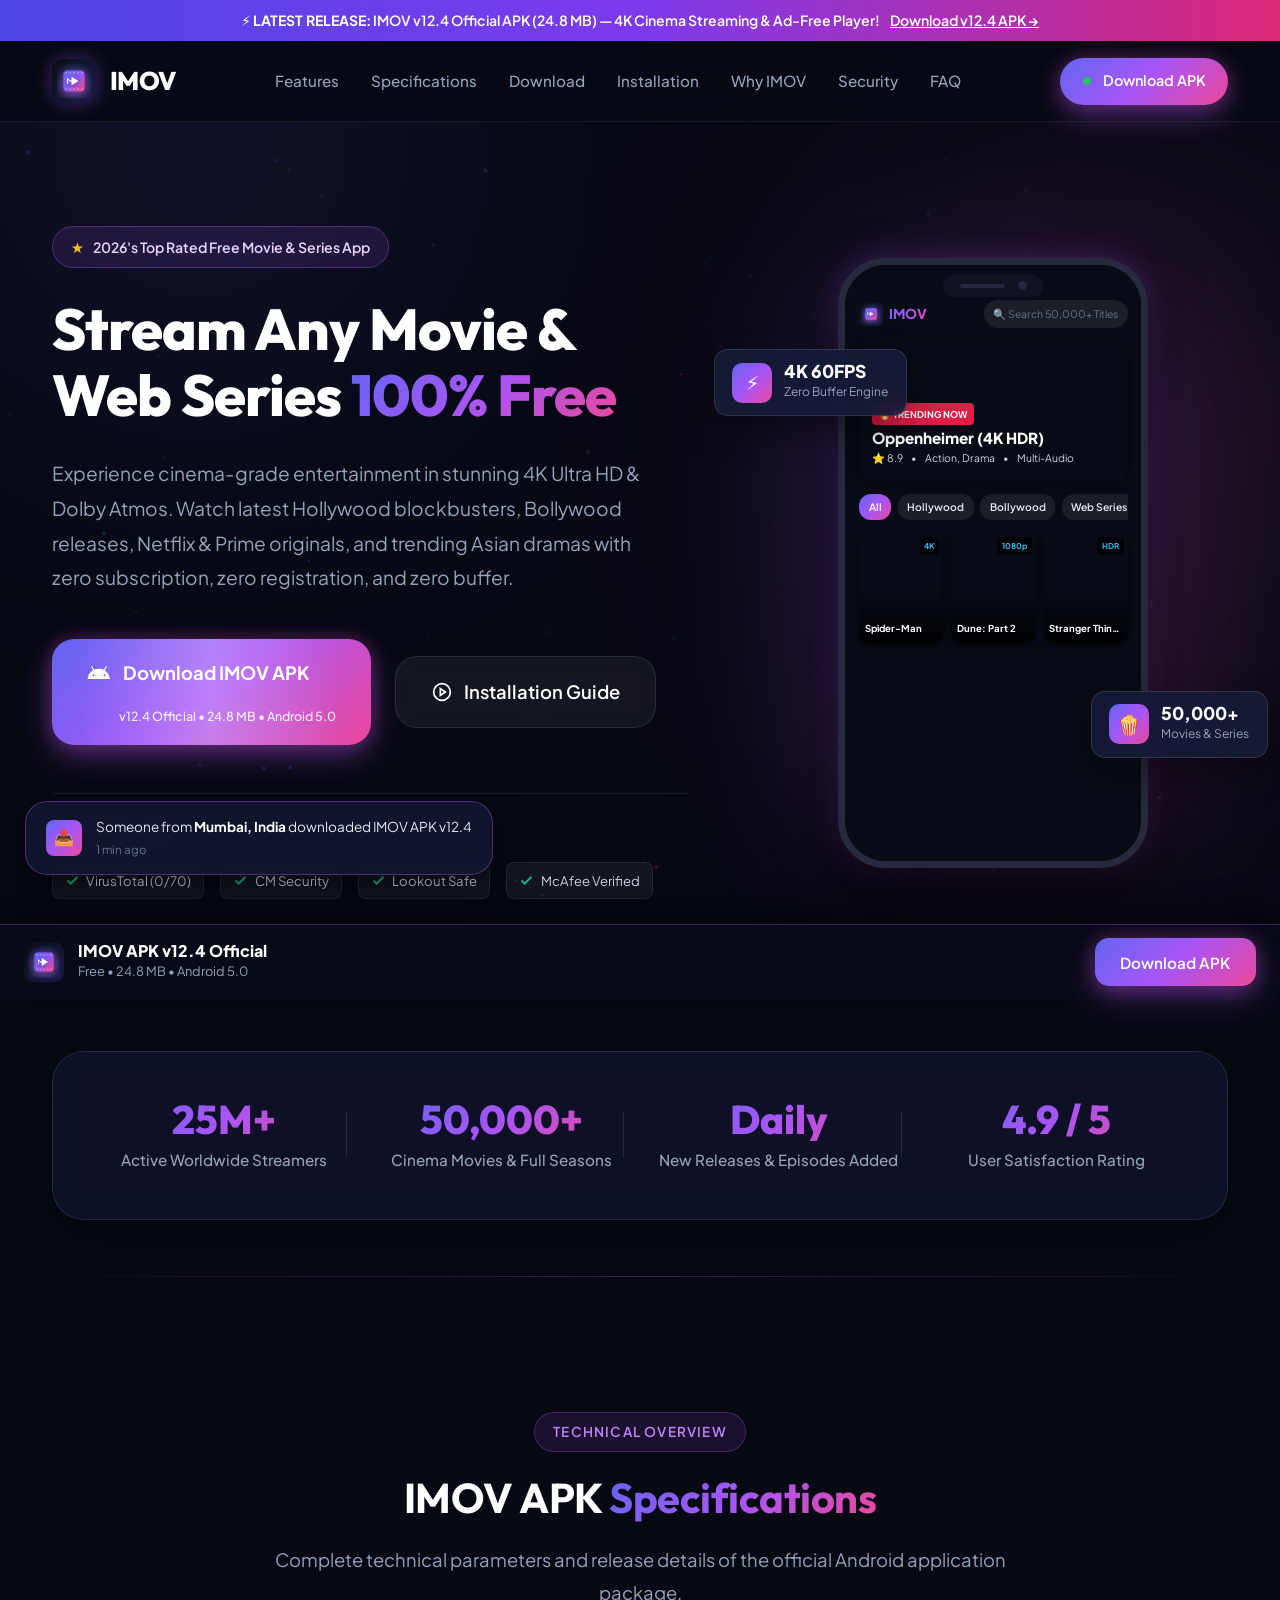
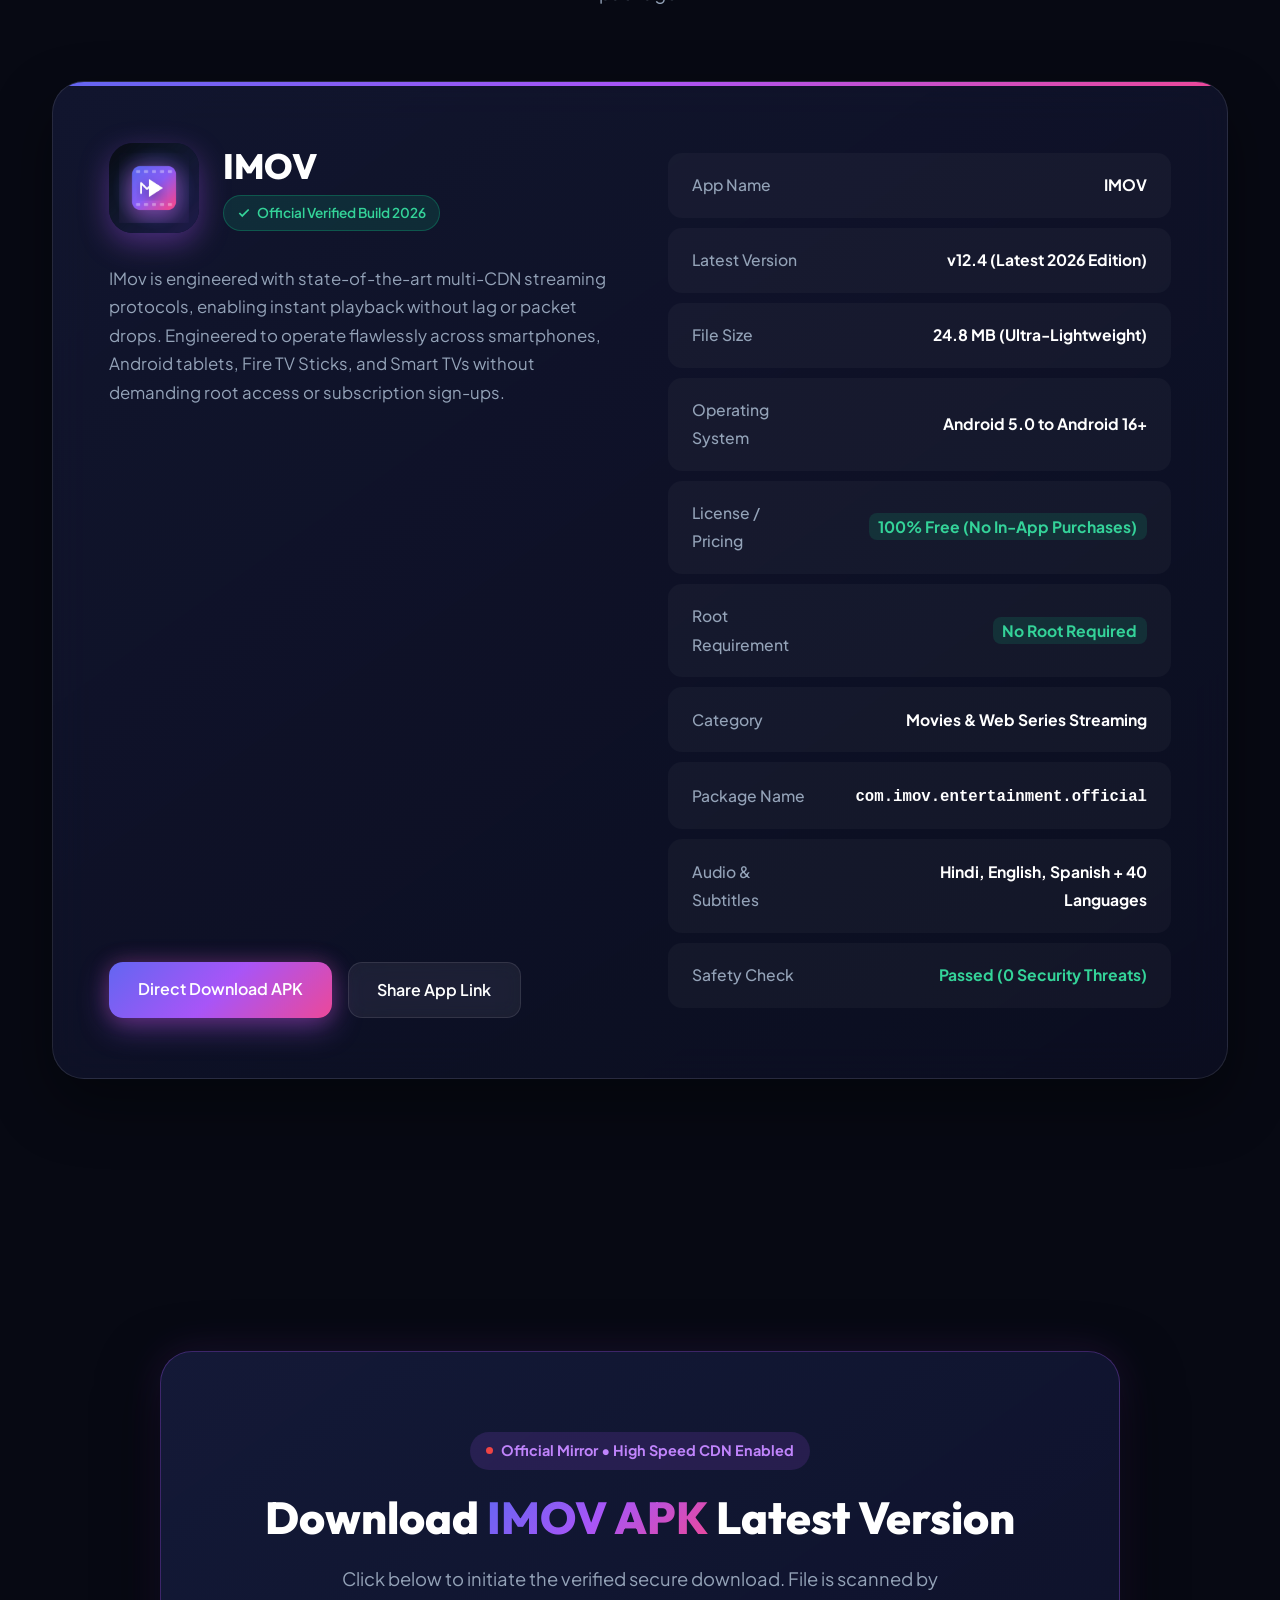
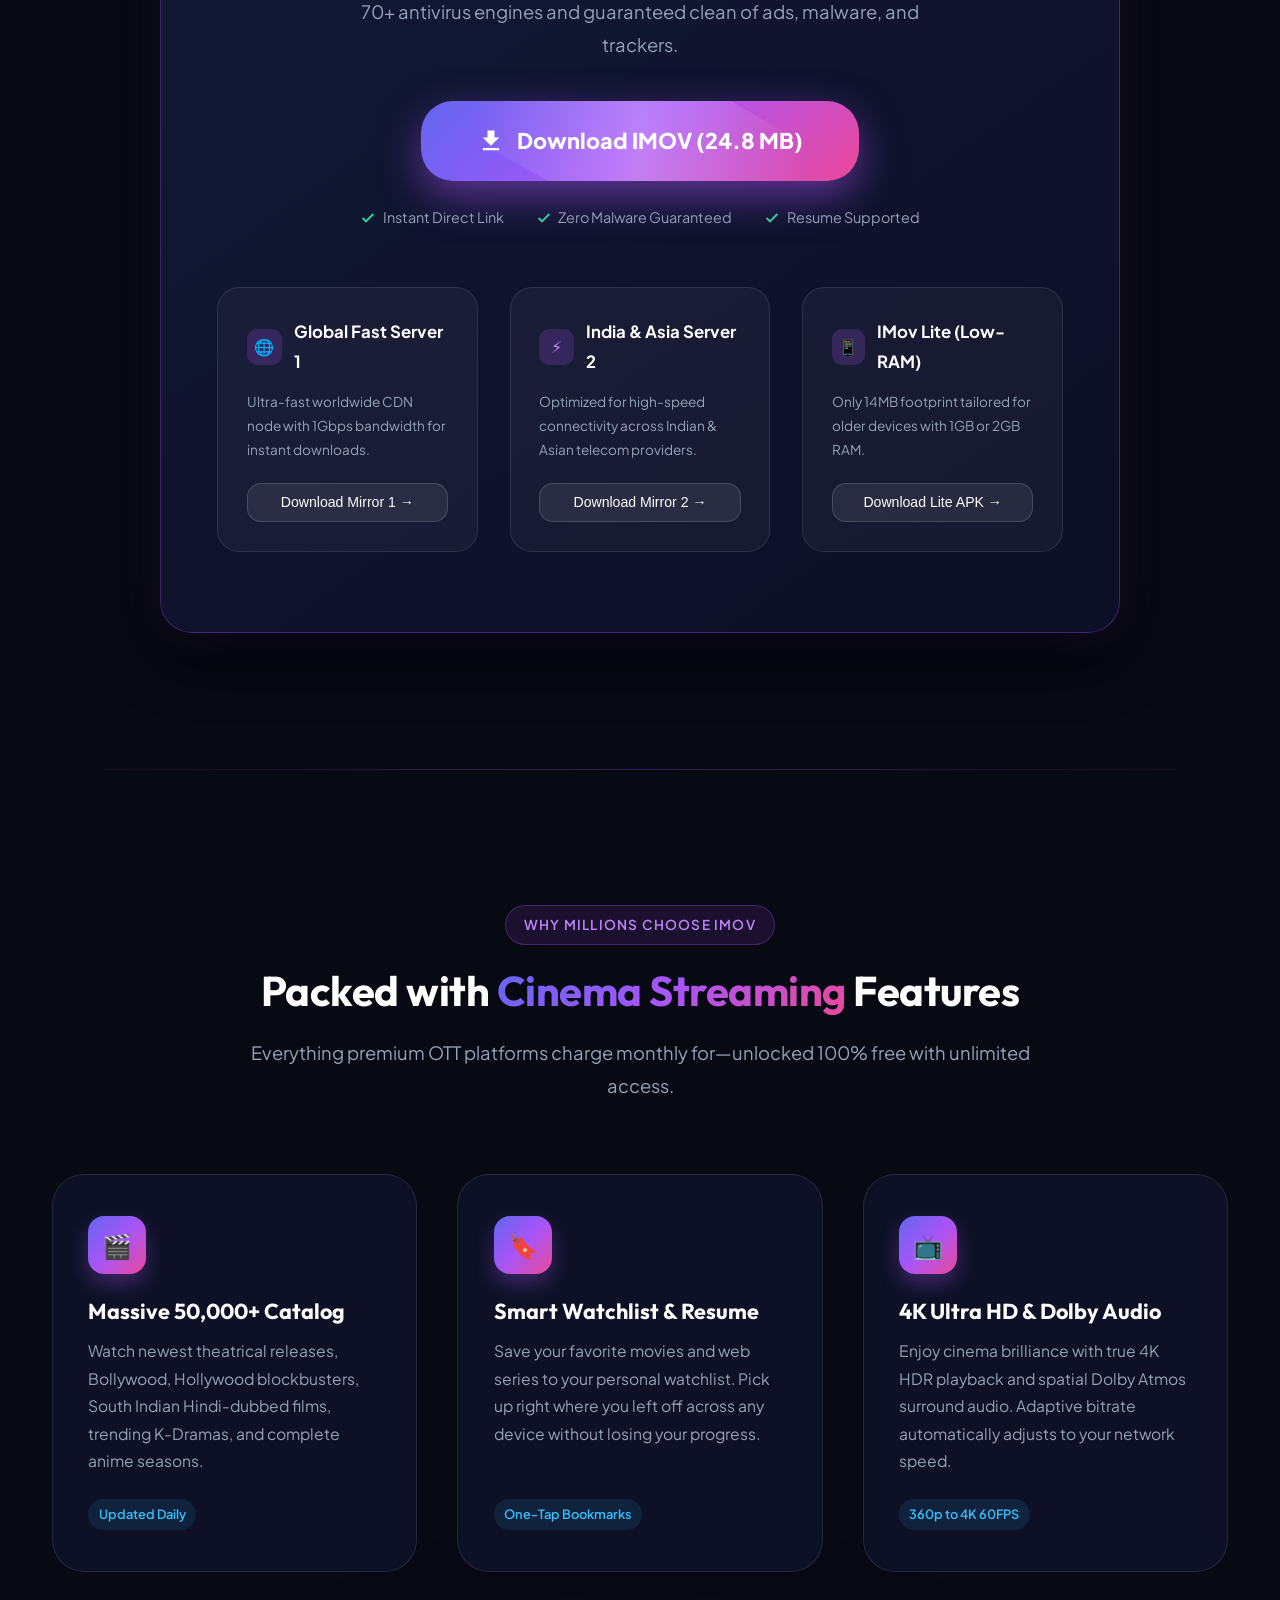
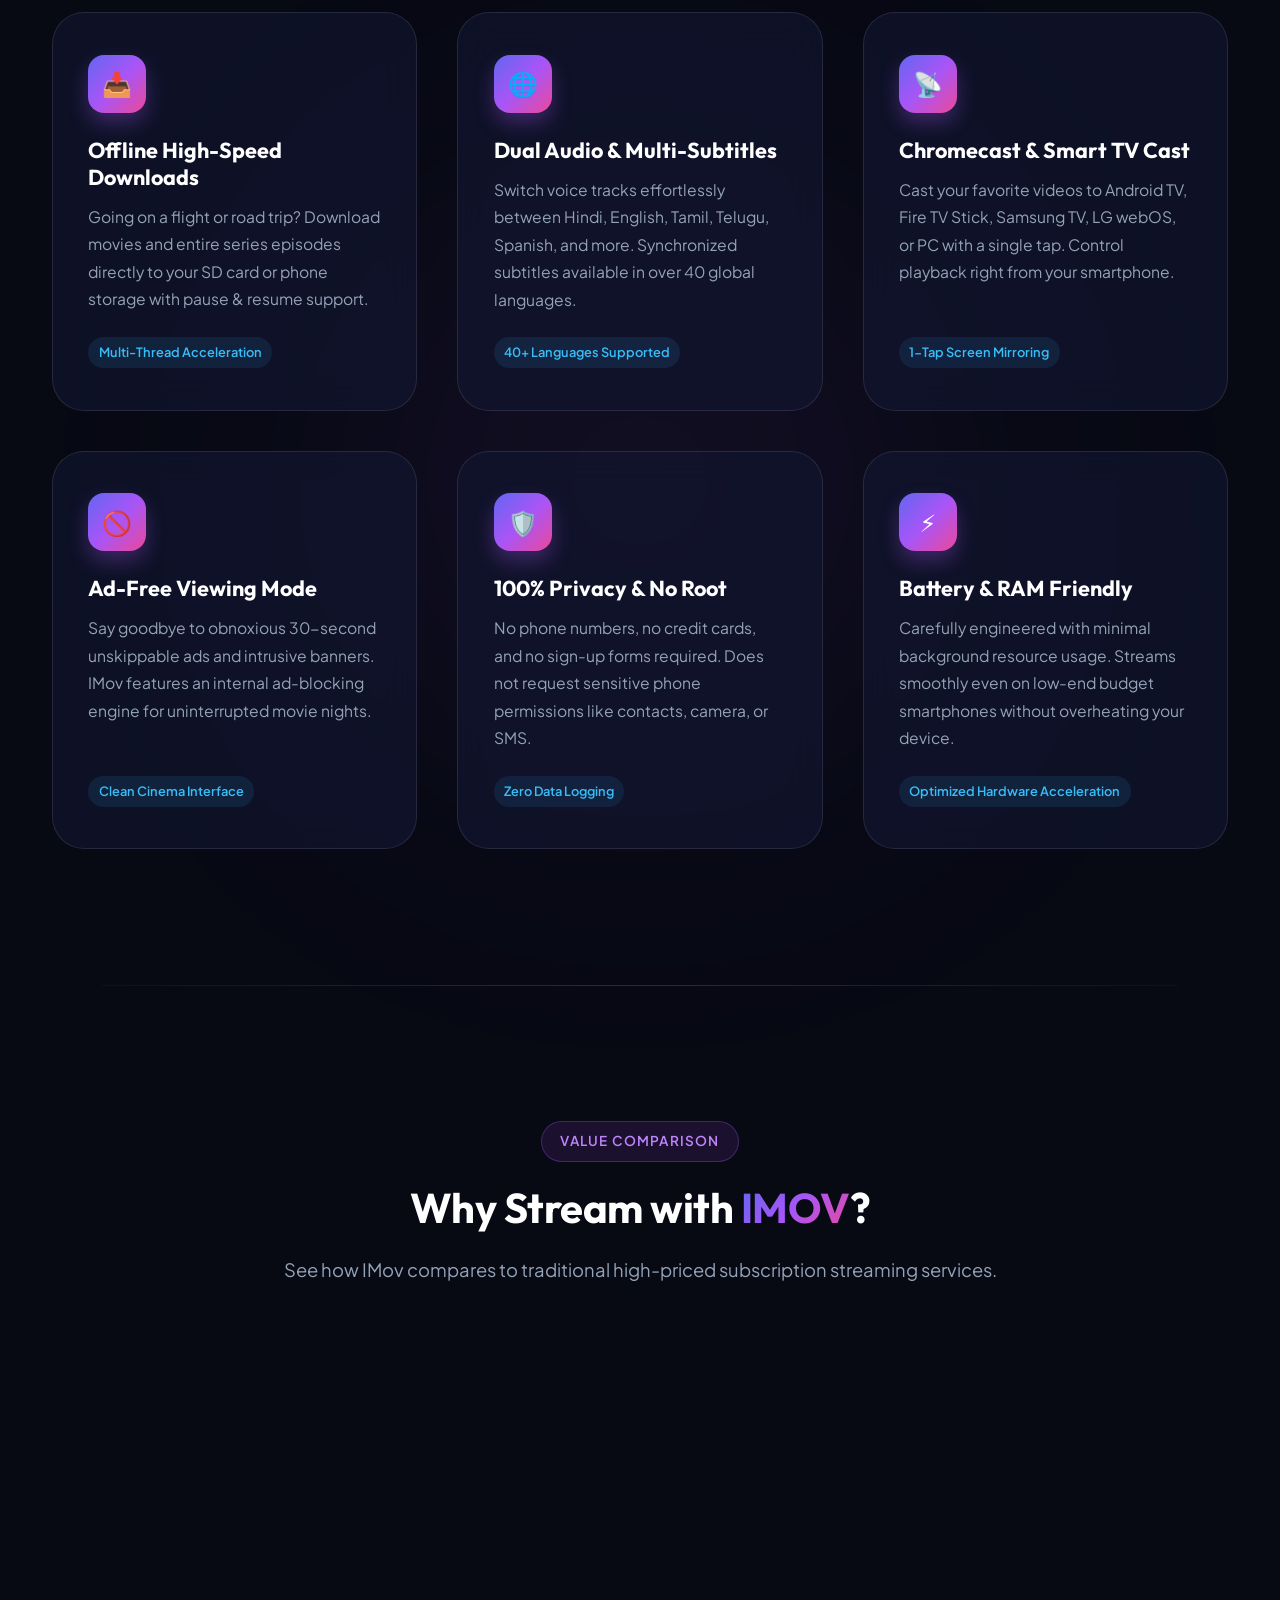
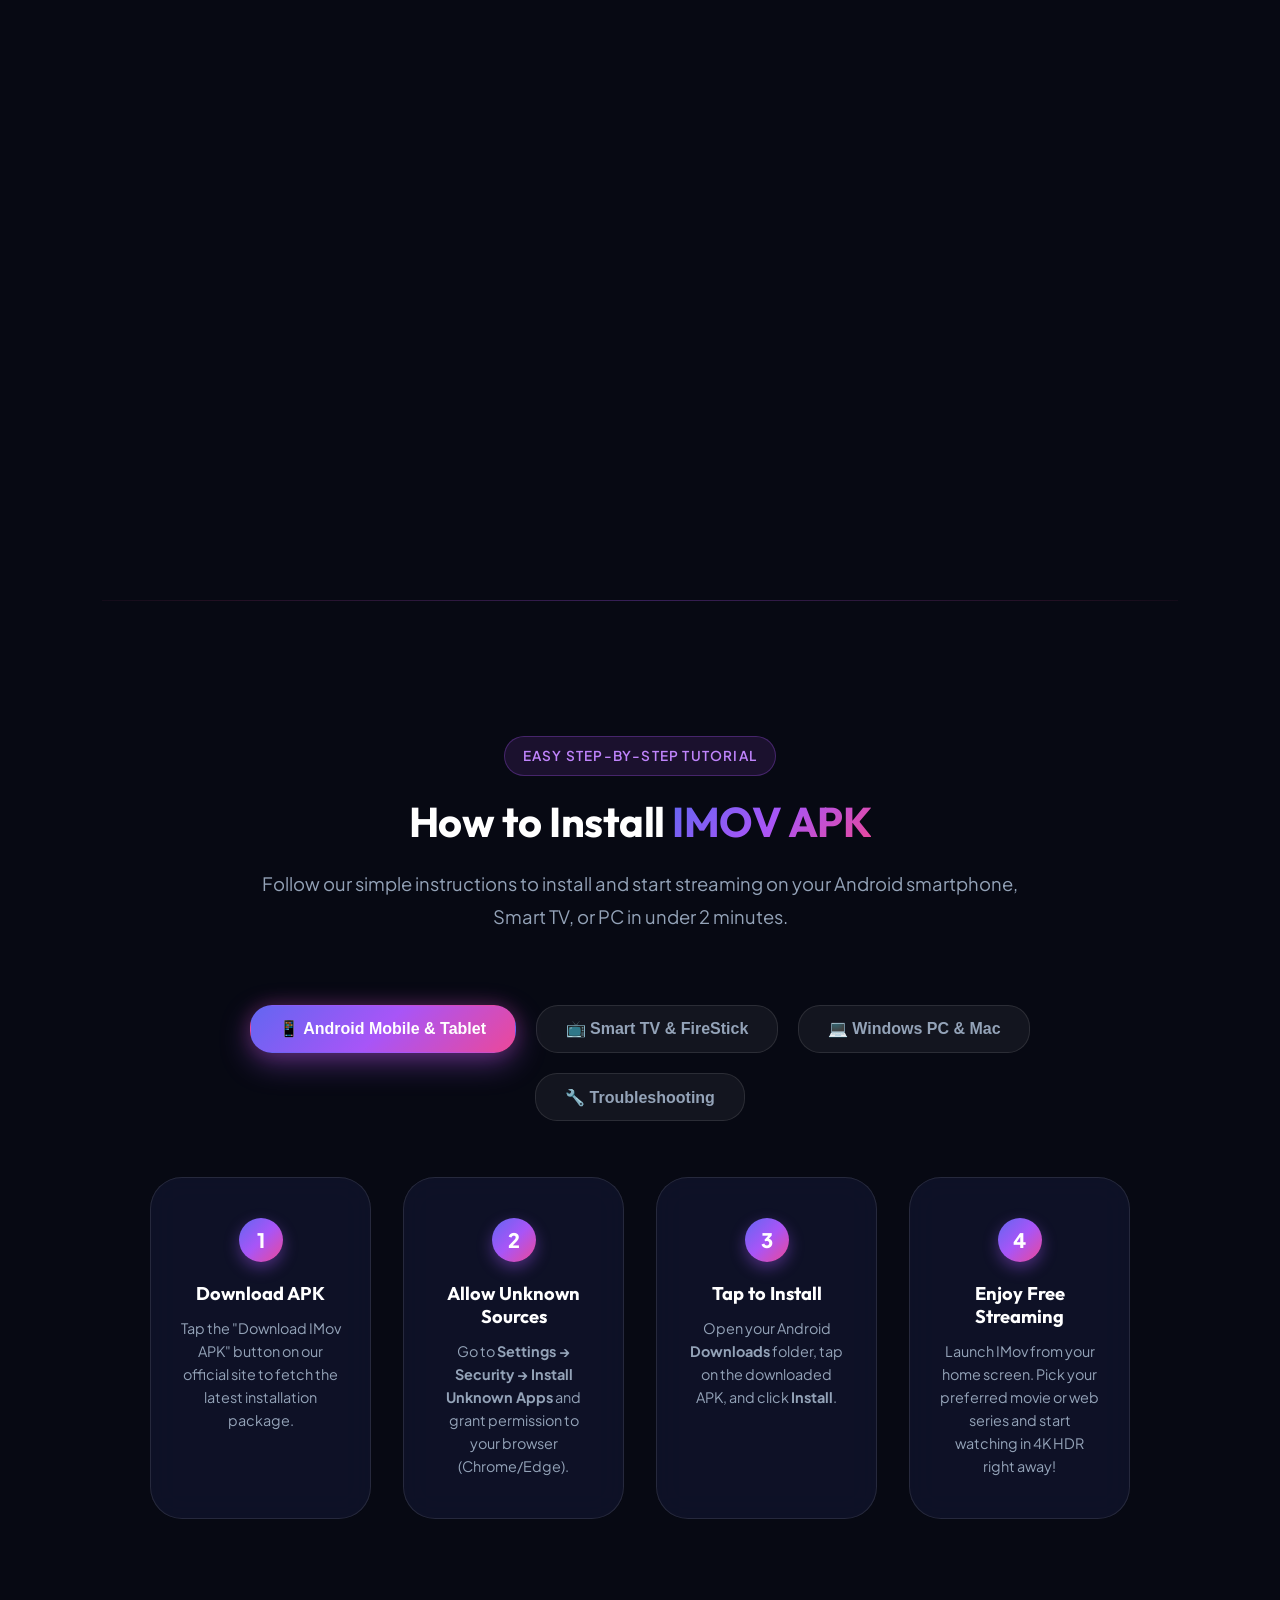
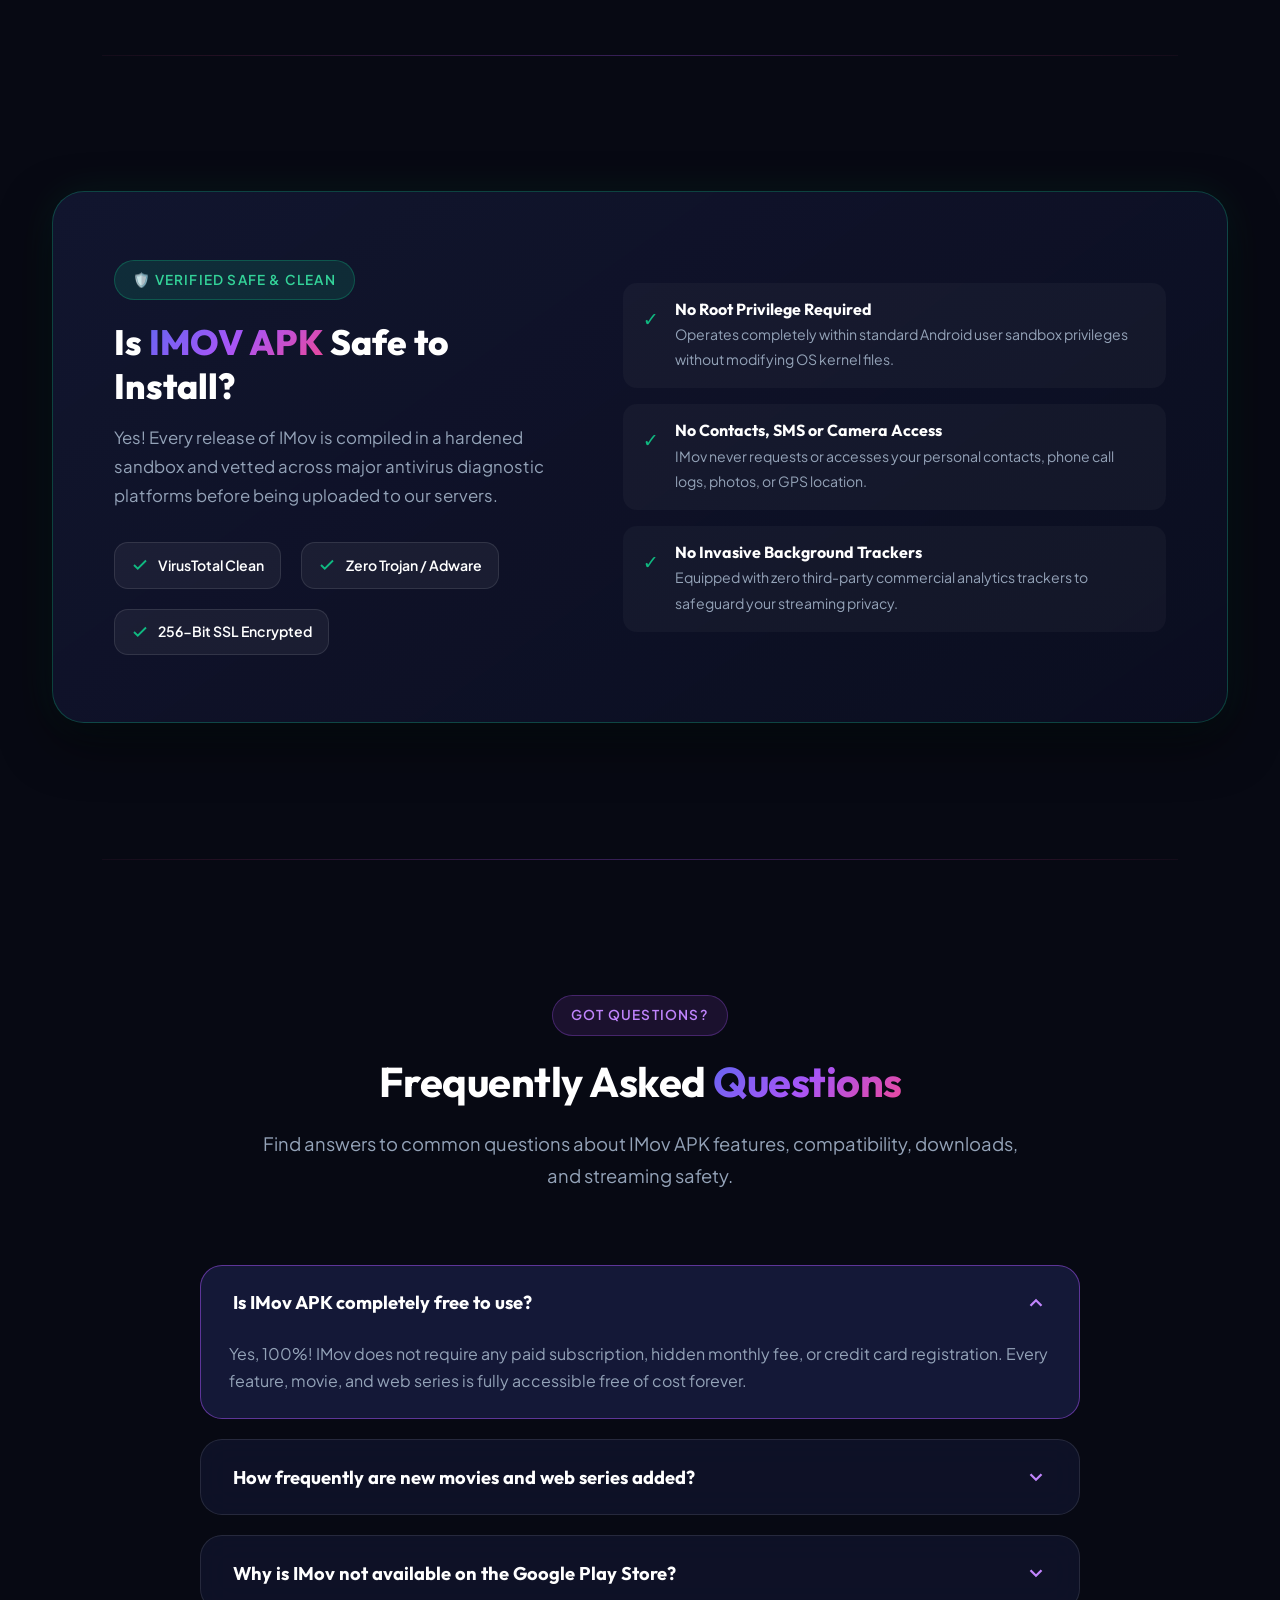
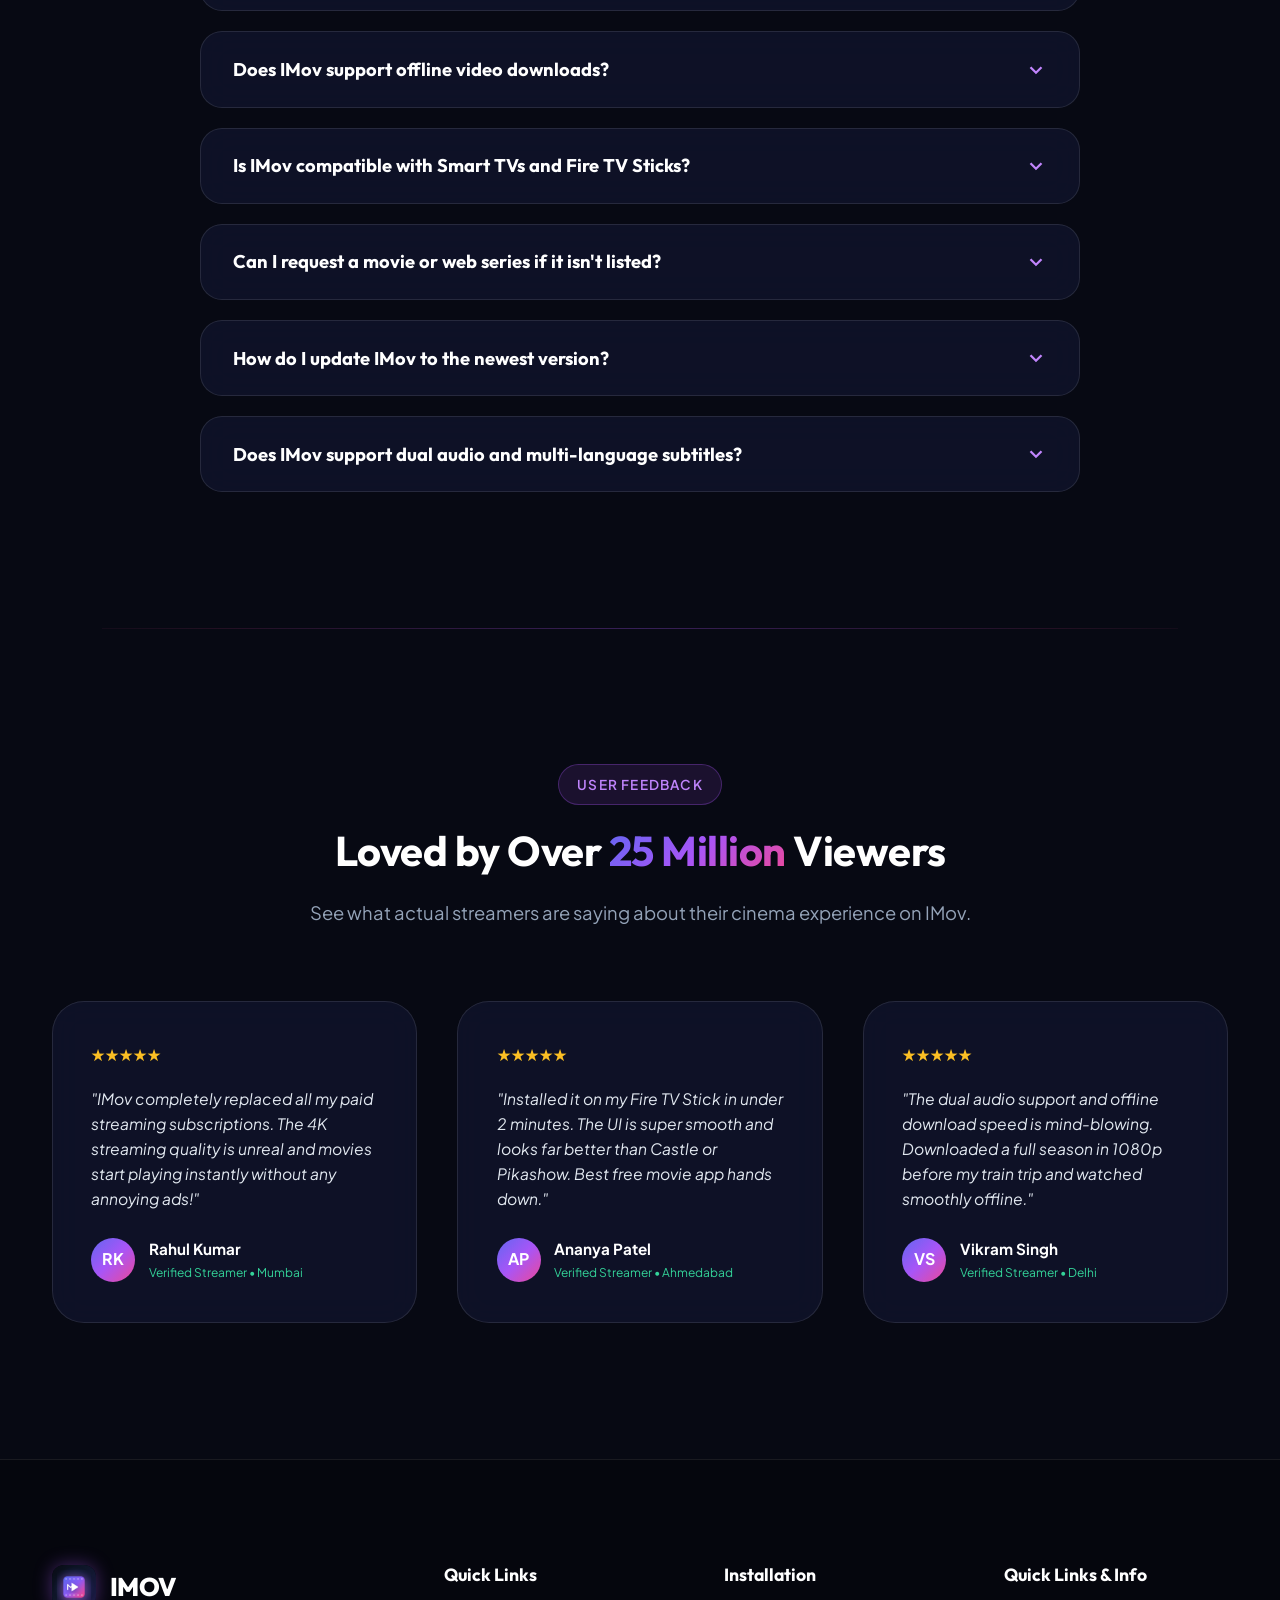
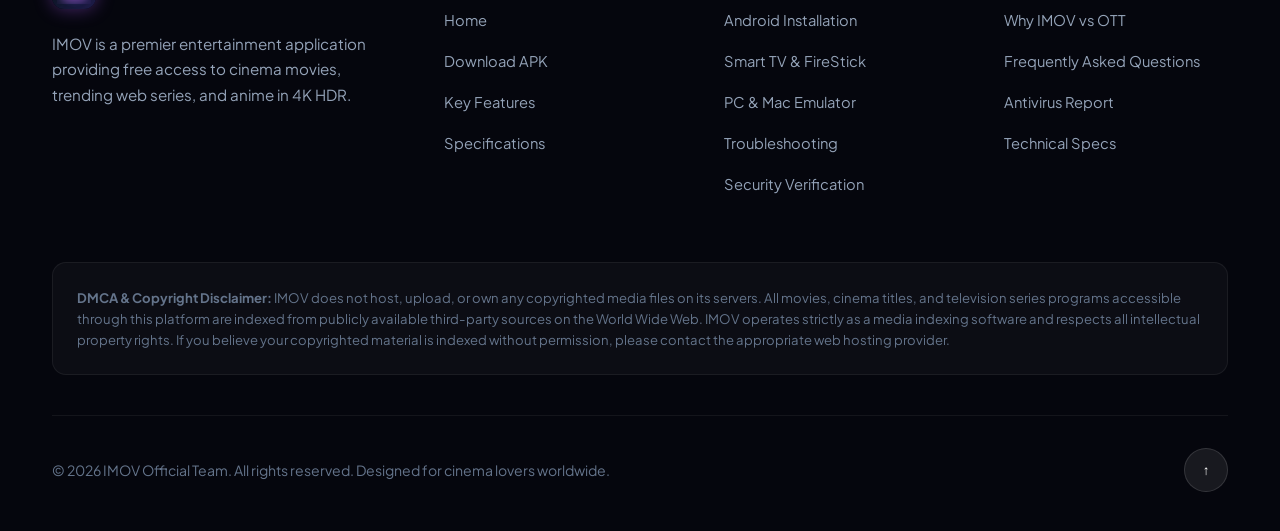
==== commit 2fc82774: "Padding and download icon change done" ====
--- a/index.html
+++ b/index.html
@@ -5,9 +5,9 @@
   <meta http-equiv="X-UA-Compatible" content="IE=edge">
   <meta name="viewport" content="width=device-width, initial-scale=1.0">
   
-  <title>IMov APK Download (Official Latest v12.4) For Android 2026 - Free Movies & Web Series</title>
-  <meta name="description" content="Download IMov APK latest version 12.4 for Android. Watch unlimited free cinema movies, web series, and anime in 4K Ultra HD. 100% safe, no subscription required.">
-  <meta name="keywords" content="IMov APK, IMov App Download, IMov latest version, free movie app, watch movies online, web series APK, Castle APK alternative, Pikashow alternative, free movies 2026">
+  <title>IMOV Download (Official Latest v12.4) For Android 2026 - Free Movies &amp; Web Series</title>
+  <meta name="description" content="Download IMOV APK latest version 12.4 for Android. Watch unlimited free cinema movies, web series, and anime in 4K Ultra HD. 100% safe, no subscription required.">
+  <meta name="keywords" content="IMOV, IMOV APK, IMOV App Download, IMOV latest version, free movie app, watch movies online, web series APK, Castle APK alternative, Pikashow alternative, free movies 2026">
   <meta name="robots" content="index, follow, max-image-preview:large">
   
   <!-- Open Graph / Facebook -->
@@ -74,30 +74,28 @@
 
   <!-- Announcement Bar -->
   <aside class="announcement-bar" role="region" aria-label="Announcement">
-    <span data-sync="announcement">⚡ <strong>NEW RELEASE:</strong> IMov v12.4 is now live with 4K Cinema Streaming &amp; Ad-Free Player!</span>
-    <a href="#download" class="trigger-download" data-version="v12.4 Official">Download Latest APK &rarr;</a>
+    <span data-sync="announcement">⚡ <strong>LATEST RELEASE:</strong> <span data-sync="appName">IMOV</span> <span data-sync="version">v12.4</span> Official APK (<span data-sync="fileSize">24.8 MB</span>) &mdash; 4K Cinema Streaming &amp; Ad-Free Player!</span>
+    <a href="#download" class="trigger-download" data-version="v12.4 Official"><span data-sync="downloadLatestText">Download Latest APK</span> &rarr;</a>
   </aside>
 
   <!-- Header & Navigation -->
   <header class="site-header">
     <div class="container">
       <nav class="navbar" aria-label="Main Navigation">
-        <a href="#" class="nav-brand" aria-label="IMov Home">
-          <img src="assets/images/imov-icon.png" alt="IMov App Logo" class="nav-logo-img">
-          <span class="nav-brand-text"><span data-sync="appName">IMov</span> <span class="nav-brand-badge">APK</span></span>
+        <a href="#" class="nav-brand" aria-label="IMOV Home">
+          <img src="assets/images/imov-icon.png" alt="IMOV App Logo" class="nav-logo-img">
+          <span class="nav-brand-text" data-sync="appName">IMOV</span>
         </a>
 
         <!-- Desktop Navigation Links -->
         <ul class="nav-links" id="navbar-links">
           <li><a href="#features">Features</a></li>
           <li><a href="#specs">Specifications</a></li>
-          <li><a href="#download">Download Hub</a></li>
-          <li><a href="#catalog">Catalog</a></li>
+          <li><a href="#download">Download</a></li>
           <li><a href="#how-to-install">Installation</a></li>
-          <li><a href="#compare">Why IMov</a></li>
+          <li><a href="#compare">Why IMOV</a></li>
           <li><a href="#safety">Security</a></li>
           <li><a href="#faq">FAQ</a></li>
-          <li><a href="imovadmin.html" style="color: #c084fc;">Admin</a></li>
         </ul>
 
         <!-- Quick CTA -->
@@ -162,21 +160,6 @@
                 </svg>
                 <span>Installation Guide</span>
               </a>
-
-              <!-- Scan QR Code Button -->
-              <button class="btn btn-secondary trigger-qr-modal" title="Scan QR Code to Download on Phone" aria-label="Scan QR Code to Download on Phone">
-                <svg width="20" height="20" viewBox="0 0 24 24" fill="none" stroke="currentColor" stroke-width="2">
-                  <rect x="3" y="3" width="7" height="7"></rect>
-                  <rect x="14" y="3" width="7" height="7"></rect>
-                  <rect x="14" y="14" width="7" height="7"></rect>
-                  <rect x="3" y="14" width="7" height="7"></rect>
-                  <path d="M7 17h.01"></path>
-                  <path d="M17 17h.01"></path>
-                  <path d="M7 7h.01"></path>
-                  <path d="M17 7h.01"></path>
-                </svg>
-                <span>Scan QR</span>
-              </button>
             </div>
 
             <!-- Security Badges -->
@@ -414,7 +397,7 @@
     </section>
 
     <!-- =======================================================================
-         Interactive Download Hub
+         Interactive Download Section
          ======================================================================= -->
     <section class="download-section" id="download">
       <div class="container">
@@ -425,7 +408,7 @@
           </span>
 
           <h2 class="dl-main-title">
-            Download <span class="text-gradient"><span data-sync="appName">IMov</span> APK</span> Latest Version
+            Download <span class="text-gradient"><span data-sync="appName">IMOV</span> APK</span> Latest Version
           </h2>
 
           <p class="dl-main-subtitle">
@@ -437,7 +420,7 @@
               <svg width="28" height="28" viewBox="0 0 24 24" fill="currentColor">
                 <path d="M19 9h-4V3H9v6H5l7 7 7-7zM5 18v2h14v-2H5z"/>
               </svg>
-              <span>Download <span data-sync="appName">IMov</span> APK (<span data-sync="fileSize">24.8 MB</span>)</span>
+              <span>Download <span data-sync="appName">IMOV</span> (<span data-sync="fileSize">24.8 MB</span>)</span>
             </a>
 
             <div class="dl-sub-info">
@@ -608,144 +591,7 @@
       </div>
     </section>
 
-    <!-- =======================================================================
-         Live Content Catalog Preview
-         ======================================================================= -->
-    <section class="catalog-section" id="catalog">
-      <div class="container">
-        <div class="section-header reveal-fade-up">
-          <span class="section-tag">Explore What's Playing</span>
-          <h2 class="section-title">Trending Now on <span class="text-gradient"><span data-sync="appName">IMov</span></span></h2>
-          <p class="section-subtitle">
-            Preview a sample of the tens of thousands of movies, series, and dramas waiting for you inside the app.
-          </p>
-        </div>
-
-        <!-- Filter Tabs -->
-        <div class="catalog-tabs-nav reveal-fade-up">
-          <button class="tab-btn catalog-tab-btn active" data-filter="all">All Content</button>
-          <button class="tab-btn catalog-tab-btn" data-filter="movies">Trending Movies</button>
-          <button class="tab-btn catalog-tab-btn" data-filter="series">Web Series</button>
-          <button class="tab-btn catalog-tab-btn" data-filter="hollywood">Hollywood Blockbusters</button>
-          <button class="tab-btn catalog-tab-btn" data-filter="anime">Anime &amp; K-Drama</button>
-        </div>
-
-        <!-- Catalog Cards Grid -->
-        <div class="catalog-cards-grid reveal-fade-up">
-          <!-- Card 1 -->
-          <div class="movie-poster-card trigger-download" data-category="movies">
-            <img src="https://images.unsplash.com/photo-1536440136628-849c177e76a1?w=600&auto=format&fit=crop&q=80" alt="Cinematic Movie" class="poster-img" loading="lazy">
-            <div class="poster-badge-wrap">
-              <span class="badge-res">4K ULTRA</span>
-              <span class="badge-rating">⭐ 9.1</span>
-            </div>
-            <div class="poster-play-btn">▶</div>
-            <div class="poster-overlay">
-              <h4 class="poster-title-text">Cyber Odyssey 2026</h4>
-              <p class="poster-meta-text">Sci-Fi • Thriller • 2h 28m</p>
-            </div>
-          </div>
-
-          <!-- Card 2: Trending Cinema Blockbuster -->
-          <div class="movie-poster-card trigger-download" data-category="hollywood">
-            <img src="https://images.unsplash.com/photo-1489599849927-2ee91cede3ba?w=600&auto=format&fit=crop&q=80" alt="Cinema Movie" class="poster-img" loading="lazy">
-            <div class="poster-badge-wrap">
-              <span class="badge-res">4K HDR</span>
-              <span class="badge-rating">⭐ 9.3</span>
-            </div>
-            <div class="poster-play-btn">▶</div>
-            <div class="poster-overlay">
-              <h4 class="poster-title-text">Interstellar Eclipse</h4>
-              <p class="poster-meta-text">Adventure • Sci-Fi • Dual Audio 4K</p>
-            </div>
-          </div>
-
-          <!-- Card 3 -->
-          <div class="movie-poster-card trigger-download" data-category="series">
-            <img src="https://images.unsplash.com/photo-1518709268805-4e9042af9f23?w=600&auto=format&fit=crop&q=80" alt="Web Series" class="poster-img" loading="lazy">
-            <div class="poster-badge-wrap">
-              <span class="badge-res">HDR10</span>
-              <span class="badge-rating">⭐ 8.8</span>
-            </div>
-            <div class="poster-play-btn">▶</div>
-            <div class="poster-overlay">
-              <h4 class="poster-title-text">Shadows of the City</h4>
-              <p class="poster-meta-text">Crime Drama • Complete Season 1-3</p>
-            </div>
-          </div>
-
-          <!-- Card 4 -->
-          <div class="movie-poster-card trigger-download" data-category="anime">
-            <img src="https://images.unsplash.com/photo-1578632767115-351597cf2477?w=600&auto=format&fit=crop&q=80" alt="Anime Series" class="poster-img" loading="lazy">
-            <div class="poster-badge-wrap">
-              <span class="badge-res">1080p</span>
-              <span class="badge-rating">⭐ 9.4</span>
-            </div>
-            <div class="poster-play-btn">▶</div>
-            <div class="poster-overlay">
-              <h4 class="poster-title-text">Demon Vanguard</h4>
-              <p class="poster-meta-text">Anime • Action • Sub &amp; Dub</p>
-            </div>
-          </div>
-
-          <!-- Card 5 -->
-          <div class="movie-poster-card trigger-download" data-category="movies">
-            <img src="https://images.unsplash.com/photo-1517604931442-7e0c8ed2963c?w=600&auto=format&fit=crop&q=80" alt="Action Movie" class="poster-img" loading="lazy">
-            <div class="poster-badge-wrap">
-              <span class="badge-res">4K</span>
-              <span class="badge-rating">⭐ 8.7</span>
-            </div>
-            <div class="poster-play-btn">▶</div>
-            <div class="poster-overlay">
-              <h4 class="poster-title-text">Echoes of Glory</h4>
-              <p class="poster-meta-text">Action • Adventure • Dual Audio</p>
-            </div>
-          </div>
-
-          <!-- Card 6 -->
-          <div class="movie-poster-card trigger-download" data-category="series">
-            <img src="https://images.unsplash.com/photo-1574375927938-d5a98e8ffe85?w=600&auto=format&fit=crop&q=80" alt="Drama Series" class="poster-img" loading="lazy">
-            <div class="poster-badge-wrap">
-              <span class="badge-res">4K HDR</span>
-              <span class="badge-rating">⭐ 9.0</span>
-            </div>
-            <div class="poster-play-btn">▶</div>
-            <div class="poster-overlay">
-              <h4 class="poster-title-text">Kingdom Legacy</h4>
-              <p class="poster-meta-text">Period Drama • All Episodes Available</p>
-            </div>
-          </div>
-
-          <!-- Card 7: Hollywood Hit -->
-          <div class="movie-poster-card trigger-download" data-category="hollywood">
-            <img src="https://images.unsplash.com/photo-1508700115892-45ecd05ae2ad?w=600&auto=format&fit=crop&q=80" alt="Hollywood Blockbuster" class="poster-img" loading="lazy">
-            <div class="poster-badge-wrap">
-              <span class="badge-res">DOLBY VISION</span>
-              <span class="badge-rating">⭐ 8.9</span>
-            </div>
-            <div class="poster-play-btn">▶</div>
-            <div class="poster-overlay">
-              <h4 class="poster-title-text">The Quantum Heist</h4>
-              <p class="poster-meta-text">Action • Thriller • 4K UHD</p>
-            </div>
-          </div>
-
-          <!-- Card 8 -->
-          <div class="movie-poster-card trigger-download" data-category="anime">
-            <img src="https://images.unsplash.com/photo-1563089145-599997674d42?w=600&auto=format&fit=crop&q=80" alt="Neon Aesthetic" class="poster-img" loading="lazy">
-            <div class="poster-badge-wrap">
-              <span class="badge-res">4K</span>
-              <span class="badge-rating">⭐ 8.9</span>
-            </div>
-            <div class="poster-play-btn">▶</div>
-            <div class="poster-overlay">
-              <h4 class="poster-title-text">Tokyo Midnight Runner</h4>
-              <p class="poster-meta-text">K-Drama • Mystery • Multi-Subtitles</p>
-            </div>
-          </div>
-        </div>
-      </div>
-    </section>
+
 
     <!-- =======================================================================
          Comparison Matrix (IMov vs Paid OTT Platforms)
@@ -1080,7 +926,7 @@
               </svg>
             </button>
             <div class="faq-answer">
-              <p>The IMov catalog is updated continuously around the clock. Newly released theatrical movies, latest OTT episodes, and trending series are typically added within hours of premiere in high definition with synchronized subtitles.</p>
+              <p>The IMOV entertainment library is updated continuously around the clock. Newly released theatrical movies, latest OTT episodes, and trending series are typically added within hours of premiere in high definition with synchronized subtitles.</p>
             </div>
           </div>
 
@@ -1287,30 +1133,7 @@
     </div>
   </div>
 
-  <!-- =======================================================================
-       QR Code Mobile Download Modal
-       ======================================================================= -->
-  <div class="modal-overlay" id="qr-modal" role="dialog" aria-modal="true" aria-labelledby="qr-modal-title">
-    <div class="modal-content">
-      <button class="modal-close-btn" id="qr-modal-close-btn" aria-label="Close modal">&times;</button>
-      
-      <h3 id="qr-modal-title" style="font-size: 1.4rem; color: #fff;">Scan to Download on Phone</h3>
-      <p style="font-size: 0.9rem; color: var(--text-secondary); margin-top: 0.35rem; margin-bottom: 1.5rem;">
-        Point your Android camera or QR scanner at the code below to open and download IMov directly.
-      </p>
-
-      <div style="background: #ffffff; padding: 1.25rem; border-radius: 16px; display: inline-block; box-shadow: 0 10px 30px rgba(0,0,0,0.5);">
-        <!-- SVG Generated Crisp QR Code -->
-        <svg width="180" height="180" viewBox="0 0 25 25" fill="#090b16">
-          <path d="M1 1h7v7H1zm1 1v5h5V2zm1 1h3v3H3zm8-2h1v1h-1zm2 0h1v1h-1zm1 0h1v1h-1zm2 0h1v1h-1zm2 0h7v7h-7zm1 1v5h5V2zm1 1h3v3h-3zm-6 0h1v1h-1zm2 0h1v1h-1zm-4 2h1v1h-1zm-1 1h1v1h-1zm2 0h1v1h-1zm-5 4h1v1H8zm2 0h1v1h-1zm2 0h2v1h-2zm3 0h1v1h-1zm3 0h1v1h-1zm2 0h1v1h-1zm-15 2h1v1H2zm3 0h2v1H5zm3 0h1v1H8zm2 0h2v1h-2zm3 0h1v1h-1zm2 0h2v1h-2zm-15 2h1v1H1zm3 0h1v1H4zm2 0h1v1H6zm4 0h1v1h-1zm2 0h1v1h-1zm3 0h1v1h-1zm2 0h1v1h-1zm-16 2h1v1H0zm2 0h1v1H2zm3 0h1v1H5zm3 0h1v1H8zm2 0h1v1h-1zm3 0h2v1h-2zm2 0h1v1h-1zm-15 3h7v7H1zm1 1v5h5v-5zm1 1h3v3H3zm8-2h1v1h-1zm3 0h2v1h-2zm3 0h1v1h-1zm-5 2h1v1h-1zm3 0h1v1h-1zm2 0h1v1h-1zm-5 2h1v1h-1zm2 0h1v1h-1zm3 0h1v1h-1zm-4 1h1v1h-1zm2 0h2v1h-2z"/>
-        </svg>
-      </div>
-
-      <p style="font-size: 0.85rem; color: #34d399; font-weight: 600; margin-top: 1.25rem;">
-        ✓ Direct APK link • Safe &amp; Instant
-      </p>
-    </div>
-  </div>
+
 
   <!-- =======================================================================
        Live Real-time Download Toast Notification
@@ -1332,11 +1155,11 @@
         <!-- Brand Info -->
         <div>
           <div class="nav-brand">
-            <img src="assets/images/imov-icon.png" alt="IMov App Logo" class="nav-logo-img">
-            <span class="nav-brand-text"><span data-sync="appName">IMov</span></span>
+            <img src="assets/images/imov-icon.png" alt="IMOV App Logo" class="nav-logo-img">
+            <span class="nav-brand-text" data-sync="appName">IMOV</span>
           </div>
           <p class="footer-brand-desc">
-            IMov is a premier entertainment application providing free access to cinema movies, trending web series, and anime in 4K HDR.
+            IMOV is a premier entertainment application providing free access to cinema movies, trending web series, and anime in 4K HDR.
           </p>
         </div>
 
@@ -1348,7 +1171,6 @@
             <li><a href="#download">Download APK</a></li>
             <li><a href="#features">Key Features</a></li>
             <li><a href="#specs">Specifications</a></li>
-            <li><a href="#catalog">Movie Catalog</a></li>
           </ul>
         </div>
 
@@ -1364,25 +1186,25 @@
         </div>
 
         <div class="footer-links-col">
-          <h4>Admin &amp; Info</h4>
+          <h4>Quick Links &amp; Info</h4>
           <ul>
-            <li><a href="#compare">Why IMov vs OTT</a></li>
+            <li><a href="#compare">Why IMOV vs OTT</a></li>
             <li><a href="#faq">Frequently Asked Questions</a></li>
             <li><a href="#safety">Antivirus Report</a></li>
-            <li><a href="imovadmin.html" style="color: #c084fc; font-weight: 700;">⚙️ IMovadmin Portal</a></li>
+            <li><a href="#specs">Technical Specs</a></li>
           </ul>
         </div>
       </div>
 
       <!-- Legal Disclaimer -->
       <div class="footer-disclaimer-box">
-        <strong>DMCA &amp; Copyright Disclaimer:</strong> IMov does not host, upload, or own any copyrighted media files on its servers. All movies, cinema titles, and television series programs accessible through this platform are indexed from publicly available third-party sources on the World Wide Web. IMov operates strictly as a media indexing software and respects all intellectual property rights. If you believe your copyrighted material is indexed without permission, please contact the appropriate web hosting provider.
+        <strong>DMCA &amp; Copyright Disclaimer:</strong> IMOV does not host, upload, or own any copyrighted media files on its servers. All movies, cinema titles, and television series programs accessible through this platform are indexed from publicly available third-party sources on the World Wide Web. IMOV operates strictly as a media indexing software and respects all intellectual property rights. If you believe your copyrighted material is indexed without permission, please contact the appropriate web hosting provider.
       </div>
 
       <!-- Footer Bottom -->
       <div class="footer-bottom">
         <div>
-          &copy; 2026 IMov Official Team. All rights reserved. Designed for cinema lovers worldwide.
+          &copy; 2026 IMOV Official Team. All rights reserved. Designed for cinema lovers worldwide.
         </div>
         <button class="back-to-top-btn" id="back-to-top" aria-label="Scroll back to top">
           ↑
@@ -1391,7 +1213,8 @@
     </div>
   </footer>
 
-  <!-- Scripts: Shared Config First, then Interactive Main Logic -->
+  <!-- Scripts: IndexedDB Storage First, Shared Config, then Interactive Main Logic -->
+  <script src="assets/js/apk-storage.js"></script>
   <script src="assets/js/config.js"></script>
   <script src="assets/js/main.js"></script>
 </body>
--- a/assets/css/style.css
+++ b/assets/css/style.css
@@ -68,7 +68,7 @@
   font-family: var(--font-main);
   background-color: var(--bg-primary);
   color: var(--text-primary);
-  line-height: 1.65;
+  line-height: 1.8;
   overflow-x: hidden;
   position: relative;
   min-height: 100vh;
@@ -126,7 +126,7 @@
   width: 100%;
   max-width: var(--max-width);
   margin: 0 auto;
-  padding: 0 1.5rem;
+  padding: 0 2rem;
   position: relative;
   z-index: 1;
 }
@@ -154,15 +154,15 @@
 
 .section-header {
   text-align: center;
-  max-width: 760px;
-  margin: 0 auto 3.5rem auto;
+  max-width: 780px;
+  margin: 0 auto 4.5rem auto;
 }
 
 .section-tag {
   display: inline-flex;
   align-items: center;
   gap: 0.5rem;
-  padding: 0.4rem 1rem;
+  padding: 0.45rem 1.15rem;
   background: rgba(168, 85, 247, 0.12);
   border: 1px solid rgba(168, 85, 247, 0.3);
   border-radius: var(--radius-full);
@@ -170,19 +170,21 @@
   font-size: 0.85rem;
   font-weight: 600;
   text-transform: uppercase;
-  letter-spacing: 1px;
-  margin-bottom: 1rem;
+  letter-spacing: 1.2px;
+  margin-bottom: 1.25rem;
 }
 
 .section-title {
-  font-size: 2.5rem;
-  margin-bottom: 1rem;
+  font-size: 2.6rem;
+  margin-bottom: 1.25rem;
   letter-spacing: -0.5px;
+  line-height: 1.25;
 }
 
 .section-subtitle {
-  font-size: 1.1rem;
+  font-size: 1.15rem;
   color: var(--text-secondary);
+  line-height: 1.75;
 }
 
 /* Links & Buttons */
@@ -426,7 +428,7 @@
    Hero Section
    ========================================================================== */
 .hero-section {
-  padding: 4.5rem 0 5rem 0;
+  padding: 6.5rem 0 6rem 0;
   position: relative;
   overflow: hidden;
 }
@@ -435,7 +437,7 @@
   display: grid;
   grid-template-columns: 1.15fr 0.85fr;
   align-items: center;
-  gap: 3.5rem;
+  gap: 4.5rem;
 }
 
 .hero-content {
@@ -454,7 +456,7 @@
   font-size: 0.88rem;
   font-weight: 600;
   color: #e9d5ff;
-  margin-bottom: 1.5rem;
+  margin-bottom: 1.75rem;
 }
 
 .hero-badge-pill .pill-star {
@@ -464,16 +466,16 @@
 .hero-title {
   font-size: 3.6rem;
   font-weight: 800;
-  line-height: 1.12;
+  line-height: 1.15;
   letter-spacing: -1px;
-  margin-bottom: 1.5rem;
+  margin-bottom: 1.75rem;
 }
 
 .hero-desc {
   font-size: 1.2rem;
   color: var(--text-secondary);
-  line-height: 1.7;
-  margin-bottom: 2rem;
+  line-height: 1.8;
+  margin-bottom: 2.75rem;
   max-width: 620px;
 }
 
@@ -481,8 +483,8 @@
   display: flex;
   flex-wrap: wrap;
   align-items: center;
-  gap: 1.25rem;
-  margin-bottom: 2.5rem;
+  gap: 1.5rem;
+  margin-bottom: 3rem;
 }
 
 .btn-apk-main {
@@ -831,7 +833,7 @@
    Stats Bar
    ========================================================================== */
 .stats-section {
-  padding: 2rem 0;
+  padding: 3.5rem 0;
   position: relative;
   z-index: 5;
 }
@@ -839,13 +841,13 @@
 .stats-card-grid {
   display: grid;
   grid-template-columns: repeat(4, 1fr);
-  gap: 1.5rem;
+  gap: 2rem;
   background: var(--bg-card);
   backdrop-filter: blur(16px);
   -webkit-backdrop-filter: blur(16px);
   border: 1px solid var(--border-glass);
   border-radius: var(--radius-xl);
-  padding: 2.2rem 2.5rem;
+  padding: 2.8rem 3rem;
   box-shadow: 0 20px 40px rgba(0, 0, 0, 0.3);
 }
 
@@ -882,22 +884,52 @@
 }
 
 /* ==========================================================================
+   Ambient Section Dividers (Eliminates Cramped/Cluttered Feel)
+   ========================================================================== */
+.specs-section,
+.features-section,
+.comparison-section,
+.install-section,
+.safety-section,
+.testimonials-section,
+.faq-section {
+  position: relative;
+}
+
+.specs-section::before,
+.features-section::before,
+.comparison-section::before,
+.install-section::before,
+.safety-section::before,
+.testimonials-section::before,
+.faq-section::before {
+  content: '';
+  position: absolute;
+  top: 0;
+  left: 8%;
+  right: 8%;
+  height: 1px;
+  background: radial-gradient(ellipse at center, rgba(168, 85, 247, 0.3) 0%, rgba(236, 72, 153, 0.12) 55%, transparent 85%);
+  pointer-events: none;
+}
+
+/* ==========================================================================
    App Specifications Table
    ========================================================================== */
 .specs-section {
-  padding: 6rem 0;
+  padding: 8.5rem 0;
 }
 
 .specs-card-wrap {
   display: grid;
   grid-template-columns: 1fr 1fr;
-  gap: 2.5rem;
+  gap: 3.5rem;
   background: var(--grad-card);
   backdrop-filter: blur(20px);
   -webkit-backdrop-filter: blur(20px);
   border: 1px solid var(--border-glass);
   border-radius: var(--radius-xl);
-  padding: 3rem;
+  padding: 3.8rem 3.5rem;
   position: relative;
   overflow: hidden;
   box-shadow: 0 25px 60px rgba(0, 0, 0, 0.4);
@@ -980,8 +1012,8 @@
 }
 
 .specs-table td {
-  padding: 0.9rem 1.25rem;
-  font-size: 0.95rem;
+  padding: 1.15rem 1.5rem;
+  font-size: 0.98rem;
 }
 
 .specs-table td:first-child {
@@ -1011,7 +1043,7 @@
    Download Hub Section
    ========================================================================== */
 .download-section {
-  padding: 6rem 0;
+  padding: 8.5rem 0;
   position: relative;
 }
 
@@ -1019,7 +1051,7 @@
   background: linear-gradient(145deg, rgba(22, 28, 62, 0.85) 0%, rgba(13, 16, 38, 0.95) 100%);
   border: 1px solid rgba(168, 85, 247, 0.3);
   border-radius: var(--radius-xl);
-  padding: 4rem 3rem;
+  padding: 5rem 3.5rem;
   box-shadow: 0 20px 60px rgba(0, 0, 0, 0.6), 0 0 40px rgba(168, 85, 247, 0.15);
   text-align: center;
   max-width: 960px;
@@ -1112,8 +1144,8 @@
 .mirrors-grid {
   display: grid;
   grid-template-columns: repeat(3, 1fr);
-  gap: 1.5rem;
-  margin-top: 2.5rem;
+  gap: 2rem;
+  margin-top: 3.5rem;
   text-align: left;
 }
 
@@ -1121,7 +1153,7 @@
   background: rgba(255, 255, 255, 0.04);
   border: 1px solid var(--border-glass);
   border-radius: var(--radius-lg);
-  padding: 1.5rem;
+  padding: 1.8rem;
   transition: all var(--transition-normal);
   display: flex;
   flex-direction: column;
@@ -1185,13 +1217,13 @@
    Features Section
    ========================================================================== */
 .features-section {
-  padding: 6rem 0;
+  padding: 8.5rem 0;
 }
 
 .features-grid {
   display: grid;
   grid-template-columns: repeat(3, 1fr);
-  gap: 2rem;
+  gap: 2.5rem;
 }
 
 .feature-card {
@@ -1200,7 +1232,7 @@
   -webkit-backdrop-filter: blur(16px);
   border: 1px solid var(--border-glass);
   border-radius: var(--radius-xl);
-  padding: 2.2rem;
+  padding: 2.6rem 2.2rem;
   position: relative;
   transition: all var(--transition-normal);
   display: flex;
@@ -1236,9 +1268,9 @@
 }
 
 .feature-desc {
-  font-size: 0.95rem;
+  font-size: 0.98rem;
   color: var(--text-secondary);
-  line-height: 1.65;
+  line-height: 1.75;
   margin-bottom: 1.5rem;
   flex-grow: 1;
 }
@@ -1260,20 +1292,20 @@
    Content Preview Showcase (Live Catalog)
    ========================================================================== */
 .catalog-section {
-  padding: 6rem 0;
+  padding: 8.5rem 0;
 }
 
 .catalog-tabs-nav {
   display: flex;
   justify-content: center;
   align-items: center;
-  gap: 0.75rem;
+  gap: 1rem;
   flex-wrap: wrap;
-  margin-bottom: 3rem;
+  margin-bottom: 3.5rem;
 }
 
 .tab-btn {
-  padding: 0.75rem 1.6rem;
+  padding: 0.8rem 1.75rem;
   background: rgba(255, 255, 255, 0.05);
   border: 1px solid rgba(255, 255, 255, 0.1);
   color: var(--text-secondary);
@@ -1299,7 +1331,7 @@
 .catalog-cards-grid {
   display: grid;
   grid-template-columns: repeat(4, 1fr);
-  gap: 1.75rem;
+  gap: 2rem;
 }
 
 .movie-poster-card {
@@ -1412,7 +1444,7 @@
    Comparison Section (IMov vs Paid OTT)
    ========================================================================== */
 .comparison-section {
-  padding: 6rem 0;
+  padding: 8.5rem 0;
 }
 
 .comparison-table-wrapper {
@@ -1433,7 +1465,7 @@
 
 .comp-table th,
 .comp-table td {
-  padding: 1.25rem 1.5rem;
+  padding: 1.4rem 1.75rem;
   border-bottom: 1px solid rgba(255, 255, 255, 0.08);
 }
 
@@ -1491,7 +1523,7 @@
    Installation Guides Section
    ========================================================================== */
 .install-section {
-  padding: 6rem 0;
+  padding: 8.5rem 0;
 }
 
 .install-tab-container {
@@ -1502,8 +1534,8 @@
 .install-device-nav {
   display: flex;
   justify-content: center;
-  gap: 1rem;
-  margin-bottom: 3rem;
+  gap: 1.25rem;
+  margin-bottom: 3.5rem;
   flex-wrap: wrap;
 }
 
@@ -1546,7 +1578,7 @@
 .steps-flow-grid {
   display: grid;
   grid-template-columns: repeat(4, 1fr);
-  gap: 1.5rem;
+  gap: 2rem;
 }
 
 .step-card {
@@ -1555,7 +1587,7 @@
   -webkit-backdrop-filter: blur(16px);
   border: 1px solid var(--border-glass);
   border-radius: var(--radius-xl);
-  padding: 2rem 1.5rem;
+  padding: 2.5rem 1.8rem;
   position: relative;
   text-align: center;
   transition: all var(--transition-normal);
@@ -1599,21 +1631,21 @@
    Safety & Antivirus Certifications
    ========================================================================== */
 .safety-section {
-  padding: 6rem 0;
+  padding: 8.5rem 0;
 }
 
 .safety-card {
   background: var(--grad-card);
   border: 1px solid rgba(16, 185, 129, 0.3);
   border-radius: var(--radius-xl);
-  padding: 3.5rem;
+  padding: 4.2rem 3.8rem;
   box-shadow: 0 20px 50px rgba(0, 0, 0, 0.5), 0 0 40px rgba(16, 185, 129, 0.1);
 }
 
 .safety-grid {
   display: grid;
   grid-template-columns: 1fr 1.2fr;
-  gap: 3rem;
+  gap: 3.5rem;
   align-items: center;
 }
 
@@ -1690,15 +1722,15 @@
    FAQ Section
    ========================================================================== */
 .faq-section {
-  padding: 6rem 0;
+  padding: 8.5rem 0;
 }
 
 .faq-accordion-wrap {
-  max-width: 860px;
+  max-width: 880px;
   margin: 0 auto;
   display: flex;
   flex-direction: column;
-  gap: 1rem;
+  gap: 1.25rem;
 }
 
 .faq-item {
@@ -1722,7 +1754,7 @@
 
 .faq-question {
   width: 100%;
-  padding: 1.4rem 1.75rem;
+  padding: 1.6rem 2rem;
   background: transparent;
   border: none;
   color: #fff;
@@ -1768,13 +1800,13 @@
    User Testimonials
    ========================================================================== */
 .testimonials-section {
-  padding: 6rem 0;
+  padding: 8.5rem 0;
 }
 
 .reviews-grid {
   display: grid;
   grid-template-columns: repeat(3, 1fr);
-  gap: 2rem;
+  gap: 2.5rem;
 }
 
 .review-card {
@@ -1783,7 +1815,7 @@
   -webkit-backdrop-filter: blur(16px);
   border: 1px solid var(--border-glass);
   border-radius: var(--radius-xl);
-  padding: 2rem;
+  padding: 2.4rem;
   display: flex;
   flex-direction: column;
   justify-content: space-between;
@@ -2061,7 +2093,7 @@
 .site-footer {
   background: #05060d;
   border-top: 1px solid rgba(255, 255, 255, 0.08);
-  padding: 5rem 0 2rem 0;
+  padding: 6.5rem 0 2.5rem 0;
   position: relative;
   z-index: 1;
 }
@@ -2069,8 +2101,8 @@
 .footer-top {
   display: grid;
   grid-template-columns: 1.5fr 1fr 1fr 1fr;
-  gap: 3rem;
-  margin-bottom: 3.5rem;
+  gap: 3.5rem;
+  margin-bottom: 4rem;
 }
 
 .footer-brand-desc {
@@ -2208,6 +2240,28 @@
 }
 
 @media (max-width: 768px) {
+  .hero-section {
+    padding: 4.5rem 0 4rem 0;
+  }
+
+  .specs-section,
+  .download-section,
+  .features-section,
+  .catalog-section,
+  .comparison-section,
+  .install-section,
+  .safety-section,
+  .testimonials-section,
+  .faq-section {
+    padding: 5rem 0;
+  }
+
+  .specs-card-wrap,
+  .download-hub-card,
+  .safety-card {
+    padding: 2.5rem 1.5rem;
+  }
+
   .hero-title {
     font-size: 2.5rem;
   }
